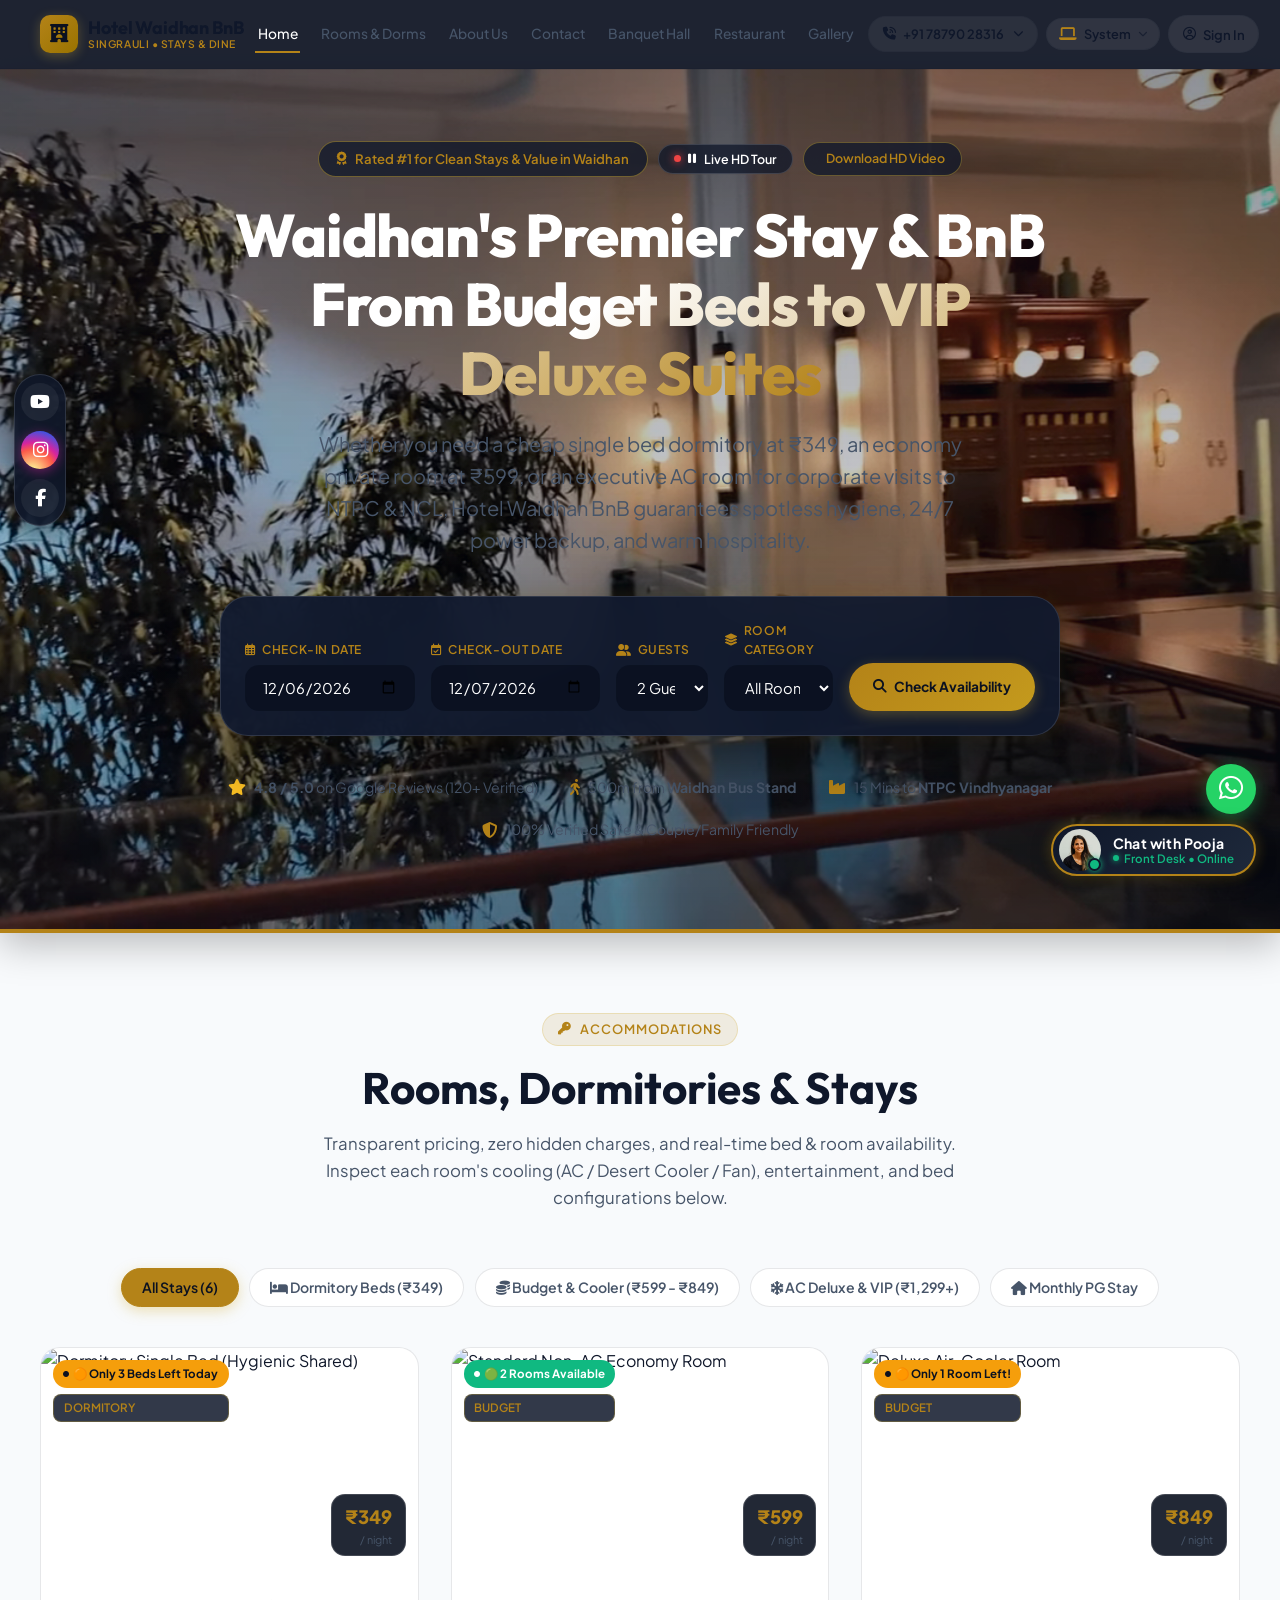
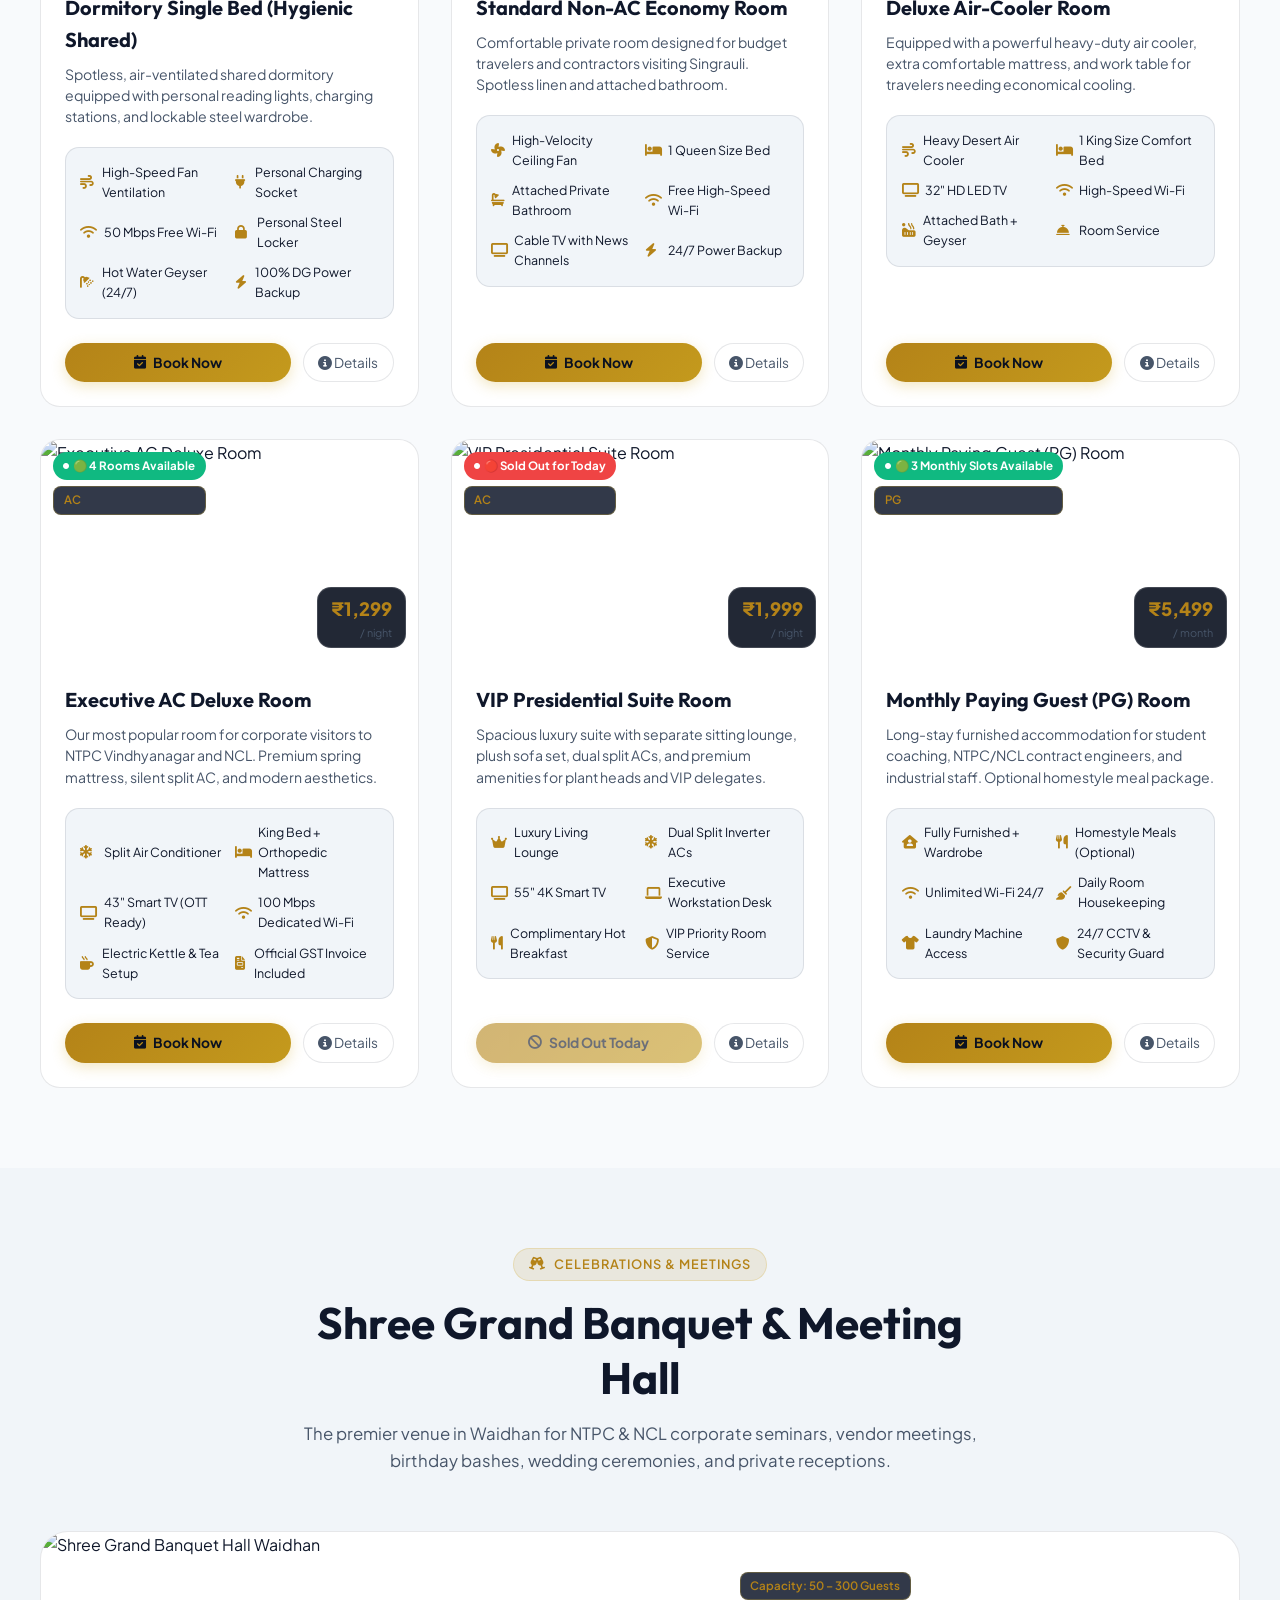
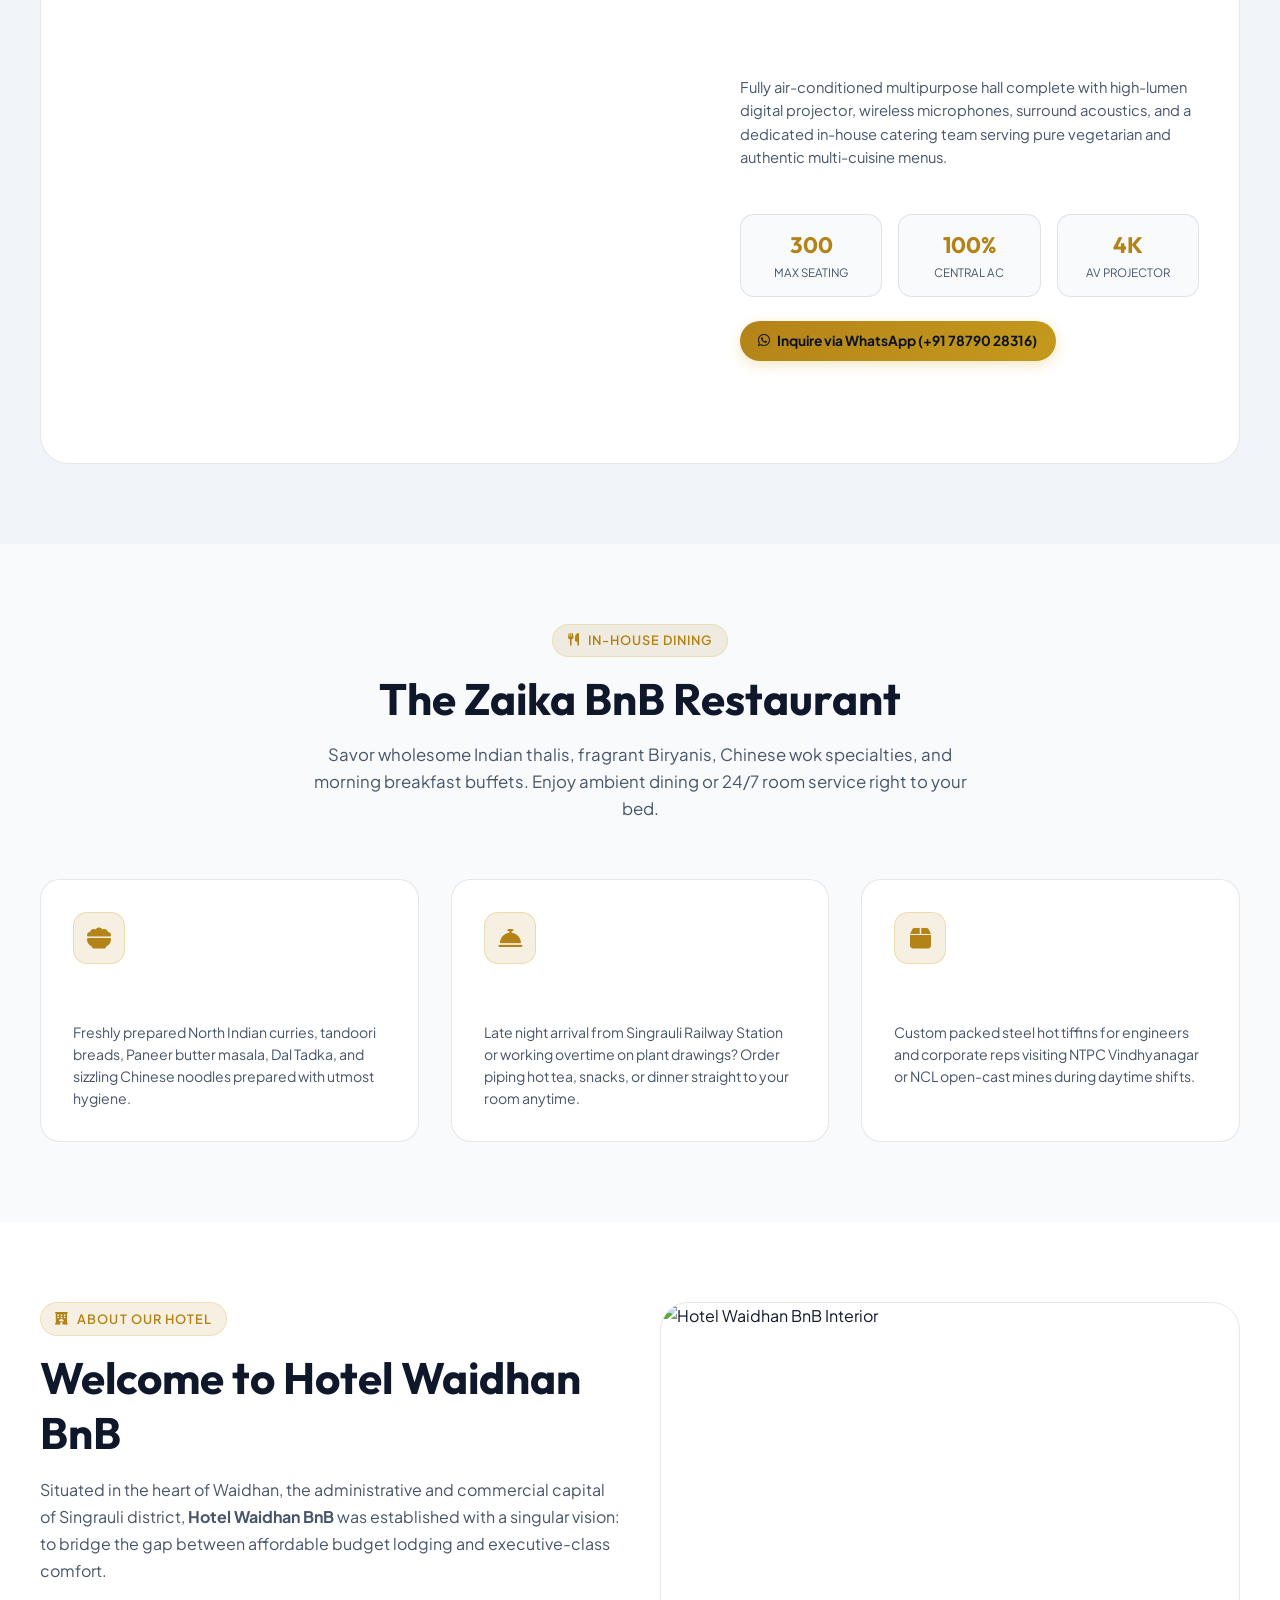
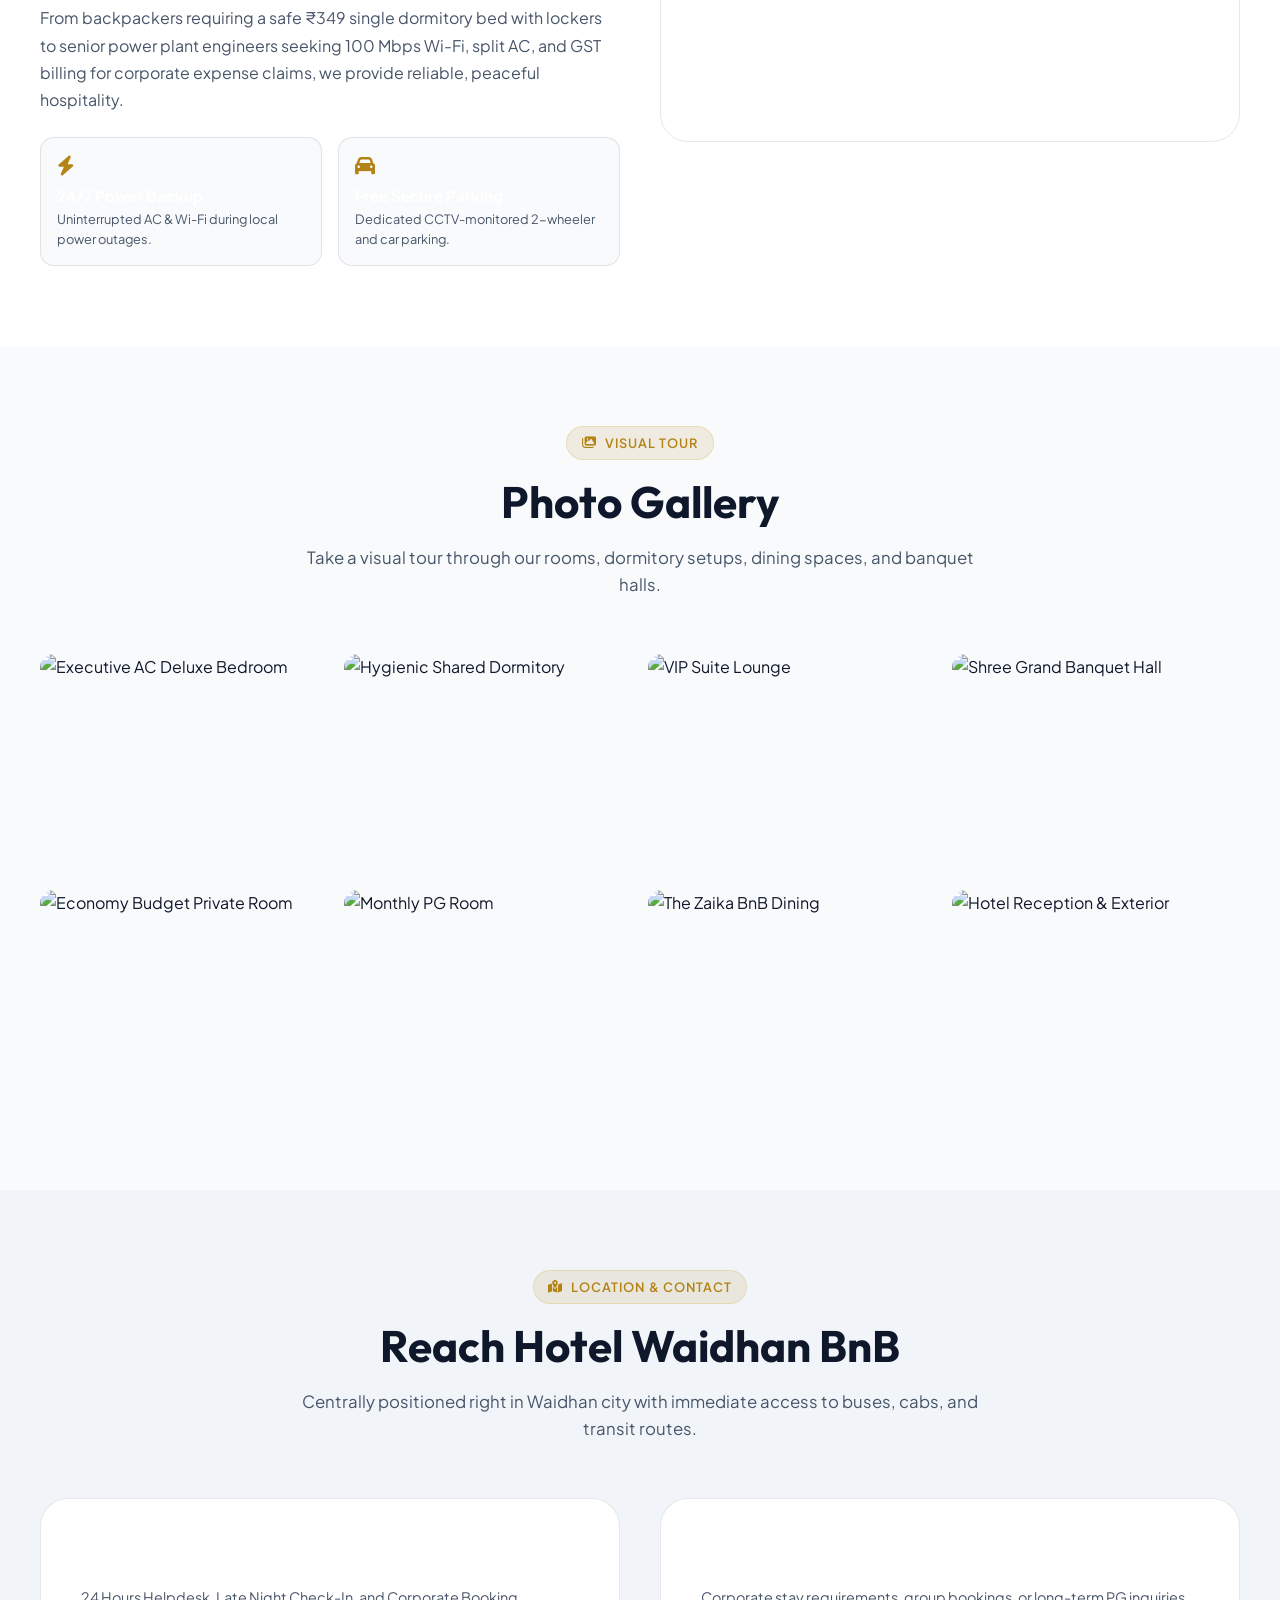
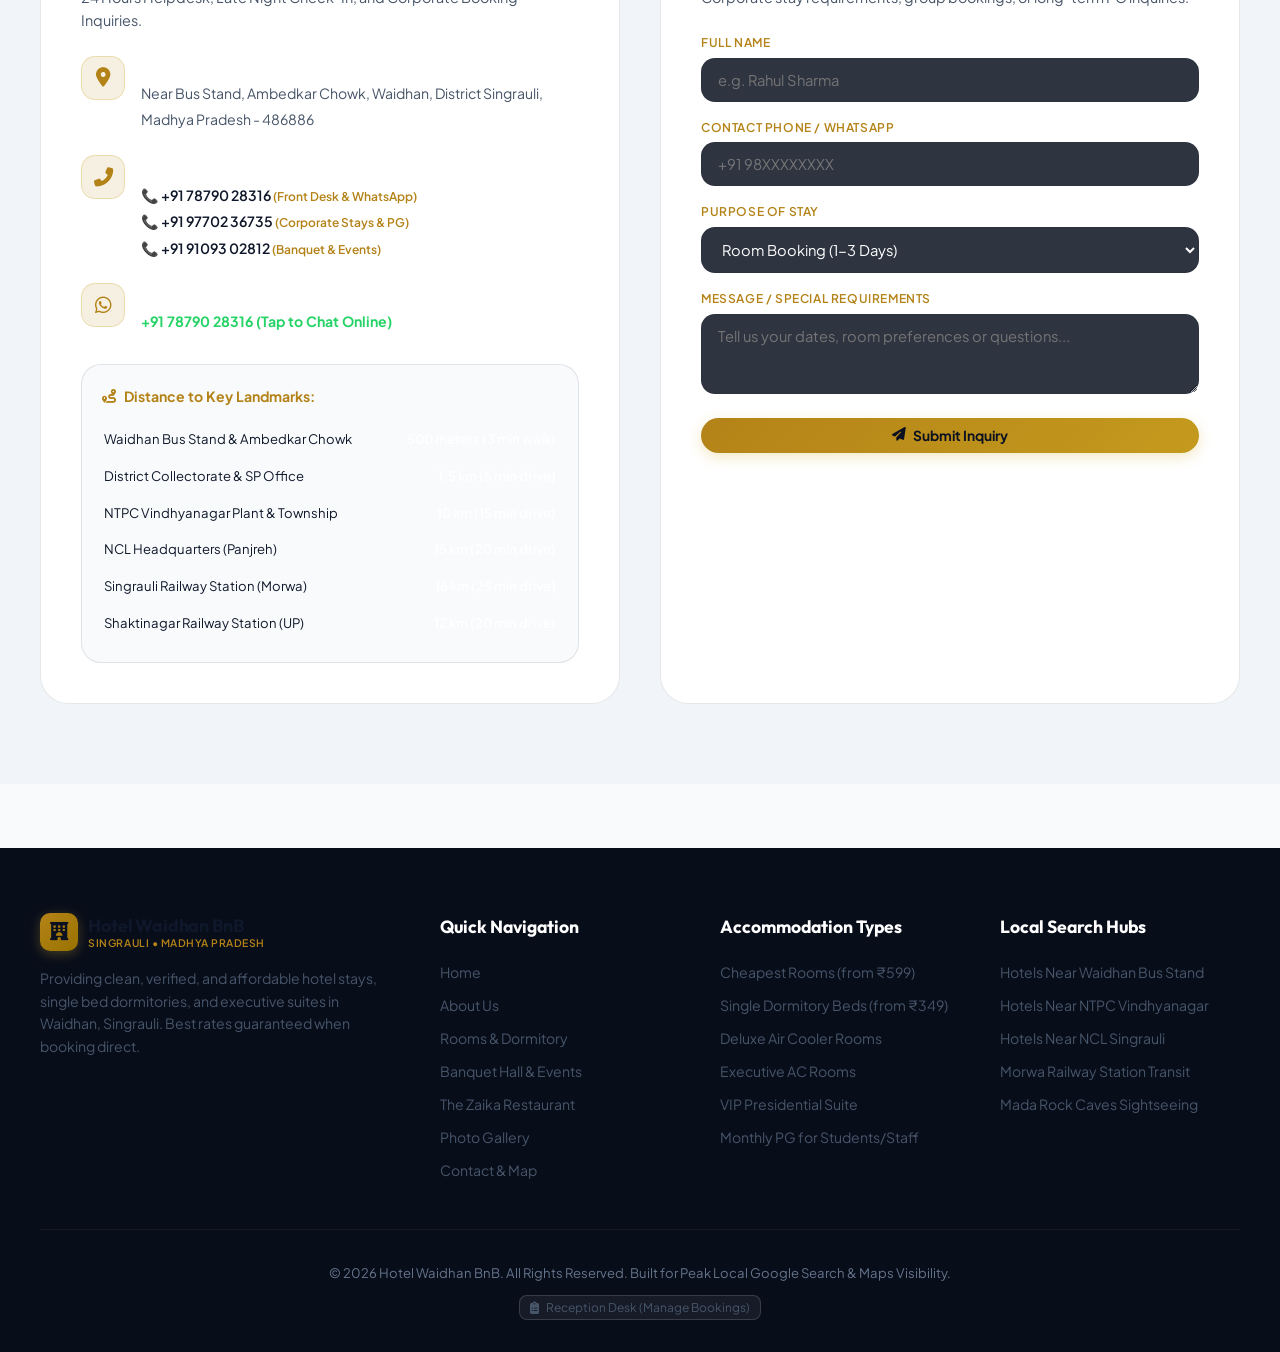
==== index.html @ b5456abd "feat: add initial pages, assets, authentication, and SEO structure for Hotel Waidhan BnB website" ====
<!DOCTYPE html>
<html lang="en">
<head>
  <meta charset="UTF-8">
  <meta name="viewport" content="width=device-width, initial-scale=1.0, maximum-scale=5.0">
  <meta name="color-scheme" content="light dark">
  <script>
    (function() {
      try {
        const theme = localStorage.getItem('theme_preference') || 'system';
        document.documentElement.setAttribute('data-theme', theme);
        const resolved = theme === 'system'
          ? (window.matchMedia('(prefers-color-scheme: light)').matches ? 'light' : 'dark')
          : theme;
        const meta = document.querySelector('meta[name="color-scheme"]');
        if (meta) meta.content = theme === 'system' ? 'light dark' : theme;
      } catch (e) {}
    })();
  </script>
  <title>Hotel Waidhan BnB | Best Hotel, Cheapest Rooms, PG & Dormitory in Waidhan Singrauli</title>
  
  <!-- SEO & Social Meta Tags -->
  <meta name="description" content="Book direct at Hotel Waidhan BnB in Waidhan, Singrauli. Cheapest rooms from ₹499, clean single dormitory beds from ₹349, VIP deluxe AC rooms, and monthly PG stays. Minutes from Waidhan Bus Stand & NTPC Vindhyanagar.">
  <meta name="keywords" content="hotel in waidhan, cheapest hotel in waidhan, budget room singrauli, pg in waidhan, dormitory waidhan, lodge in waidhan, hotel near waidhan bus stand, hotel near ntpc vindhyanagar, best hotel in singrauli">
  <meta name="author" content="Hotel Waidhan BnB">
  <meta name="robots" content="index, follow">
  
  <!-- Open Graph / Facebook / WhatsApp Preview -->
  <meta property="og:type" content="hotel">
  <meta property="og:title" content="Hotel Waidhan BnB - Best Hotel, Budget Rooms & Dormitory in Waidhan">
  <meta property="og:description" content="Looking for the best hotel, cheapest room, or dormitory in Waidhan, Singrauli? High-speed Wi-Fi, 24/7 power backup, AC rooms, and homestyle food. Book direct!">
  <meta property="og:url" content="https://hotelwaidhanbnb.com/">
  <meta property="og:image" content="https://images.unsplash.com/photo-1542314831-068cd1dbfeeb?auto=format&fit=crop&w=1200&q=80">
  
  <!-- Favicon & Fonts -->
  <link rel="icon" type="image/svg+xml" href="data:image/svg+xml,<svg xmlns='http://www.w3.org/2000/svg' viewBox='0 0 100 100'><text y='.9em' font-size='90'>🏨</text></svg>">
  <link rel="preconnect" href="https://fonts.googleapis.com">
  <link rel="preconnect" href="https://fonts.gstatic.com" crossorigin>
  <link href="https://fonts.googleapis.com/css2?family=Outfit:wght@400;500;600;700;800&family=Plus+Jakarta+Sans:wght@400;500;600;700&display=swap" rel="stylesheet">
  
  <!-- Font Awesome Icons CDN -->
  <link rel="stylesheet" href="https://cdnjs.cloudflare.com/ajax/libs/font-awesome/6.5.1/css/all.min.css">
  
  <!-- Custom Stylesheets -->
  <link rel="stylesheet" href="css/styles.css">
  <link rel="stylesheet" href="css/auth.css">

  <!-- Production Schema.org JSON-LD Structured Data for Local SEO & Rich Snippets -->
  <script type="application/ld+json">
  {
    "@context": "https://schema.org",
    "@graph": [
      {
        "@type": ["Hotel", "BedAndBreakfast", "Hostel"],
        "@id": "https://hotelwaidhanbnb.com/#hotel",
        "name": "Hotel Waidhan BnB",
        "alternateName": ["Waidhan BnB", "Hotel Waidhan", "Hotel Waidhan Bed and Breakfast"],
        "description": "Premier hotel and accommodation in Waidhan Singrauli offering cheapest budget rooms, clean dormitory beds, AC deluxe executive rooms, banquet hall, and monthly PG stays.",
        "url": "https://hotelwaidhanbnb.com",
        "telephone": ["+91-7879028316", "+91-9770236735", "+91-9109302812"],
        "priceRange": "₹349 - ₹1999",
        "currenciesAccepted": "INR",
        "paymentAccepted": "Cash, UPI, Credit Card, Net Banking",
        "checkinTime": "12:00",
        "checkoutTime": "11:00",
        "address": {
          "@type": "PostalAddress",
          "streetAddress": "Near Bus Stand, Ambedkar Chowk",
          "addressLocality": "Waidhan",
          "addressRegion": "Madhya Pradesh",
          "postalCode": "486886",
          "addressCountry": "IN"
        },
        "geo": {
          "@type": "GeoCoordinates",
          "latitude": 24.0625,
          "longitude": 82.6288
        },
        "amenityFeature": [
          { "@type": "LocationFeatureSpecification", "name": "Free High-Speed Wi-Fi", "value": true },
          { "@type": "LocationFeatureSpecification", "name": "Air Conditioning & Air Cooler", "value": true },
          { "@type": "LocationFeatureSpecification", "name": "24/7 Power Backup", "value": true },
          { "@type": "LocationFeatureSpecification", "name": "Shared & Private Dormitory Beds", "value": true },
          { "@type": "LocationFeatureSpecification", "name": "Banquet Hall & Event Facility", "value": true },
          { "@type": "LocationFeatureSpecification", "name": "In-House Multi-Cuisine Restaurant", "value": true },
          { "@type": "LocationFeatureSpecification", "name": "Free On-Site Parking", "value": true }
        ]
      },
      {
        "@type": "FAQPage",
        "@id": "https://hotelwaidhanbnb.com/#faq",
        "mainEntity": [
          {
            "@type": "Question",
            "name": "What is the cheapest room rate at Hotel Waidhan BnB?",
            "acceptedAnswer": {
              "@type": "Answer",
              "text": "Clean single dormitory beds start from ₹349 per day with personal locker, charging point, and hot water. Private economy budget rooms start from ₹599 per night."
            }
          },
          {
            "@type": "Question",
            "name": "How far is Hotel Waidhan BnB from Waidhan Bus Stand and NTPC Vindhyanagar?",
            "acceptedAnswer": {
              "@type": "Answer",
              "text": "Hotel Waidhan BnB is centrally located within 500 meters (3-minute walk) of Waidhan Bus Stand and Ambedkar Chowk, and approximately 10 km (15-minute drive) from NTPC Vindhyanagar."
            }
          },
          {
            "@type": "Question",
            "name": "Do you offer banquet hall booking for corporate meetings and weddings?",
            "acceptedAnswer": {
              "@type": "Answer",
              "text": "Yes, our Shree Grand Banquet Hall accommodates 50 to 300 guests with central air conditioning, AV projector, sound system, and dedicated catering buffet for corporate meetings, birthday parties, and wedding receptions."
            }
          }
        ]
      }
    ]
  }
  </script>
</head>
<body>

  <!-- ========================================================================
       TOP HEADER & DESKTOP NAVIGATION BAR
       ======================================================================== -->
  <header class="header">
    <div class="container header-container">
      <!-- Brand Logo -->
      <a href="#home" class="brand-logo" aria-label="Hotel Waidhan BnB Homepage">
        <div class="logo-icon">
          <i class="fas fa-hotel"></i>
        </div>
        <div class="brand-text">
          <span class="brand-name">Hotel Waidhan BnB</span>
          <span class="brand-tagline">Singrauli • Stays & Dine</span>
        </div>
      </a>

      <!-- Desktop Top Navigation Menu Links -->
      <nav class="nav-desktop" aria-label="Primary Navigation">
        <a href="index.html" class="nav-link active">Home</a>
        <a href="rooms.html" class="nav-link">Rooms & Dorms</a>
        <a href="about.html" class="nav-link">About Us</a>
        <a href="contact.html" class="nav-link">Contact</a>
        <a href="#banquet" class="nav-link">Banquet Hall</a>
        <a href="#restaurant" class="nav-link">Restaurant</a>
        <a href="#gallery" class="nav-link">Gallery</a>
      </nav>

      <!-- Header Action Elements -->
      <div class="header-actions">
        <!-- Call Button with Dropdown for All 3 Numbers -->
        <div class="call-dropdown-wrap">
          <a href="tel:+917879028316" class="btn-header-call" title="Call Front Desk Directly">
            <i class="fas fa-phone-volume"></i>
            <span>+91 78790 28316</span>
            <i class="fas fa-chevron-down" style="font-size: 0.65rem; margin-left: 2px;"></i>
          </a>
          <div class="call-dropdown-menu">
            <a href="tel:+917879028316" class="call-dropdown-item">
              <i class="fas fa-phone-alt" style="color: var(--accent);"></i>
              <div>
                <strong>+91 78790 28316</strong>
                <span class="role-tag">Line 1: Front Desk & WhatsApp</span>
              </div>
            </a>
            <a href="tel:+919770236735" class="call-dropdown-item">
              <i class="fas fa-phone-alt" style="color: var(--accent);"></i>
              <div>
                <strong>+91 97702 36735</strong>
                <span class="role-tag">Line 2: Corporate Stays & PG</span>
              </div>
            </a>
            <a href="tel:+919109302812" class="call-dropdown-item">
              <i class="fas fa-phone-alt" style="color: var(--accent);"></i>
              <div>
                <strong>+91 91093 02812</strong>
                <span class="role-tag">Line 3: Banquet & Events</span>
              </div>
            </a>
          </div>
        </div>

        <!-- Theme Switcher Dropdown (Light / Dark / System) -->
        <div class="theme-dropdown-wrap" id="theme-dropdown-wrap">
          <button type="button" class="btn-theme-dropdown" id="btn-theme-dropdown" aria-label="Toggle Display Theme" aria-expanded="false" title="Display Theme (Light, Dark, System)">
            <i class="fas fa-moon" id="header-theme-icon"></i>
            <span class="theme-text" id="header-theme-text">Theme</span>
            <i class="fas fa-chevron-down" style="font-size: 0.58rem; opacity: 0.7;"></i>
          </button>
          <div class="theme-menu" id="theme-menu" role="menu">
            <button type="button" class="theme-menu-item" data-theme="light" role="menuitem">
              <i class="fas fa-sun" style="color: #f59e0b;"></i>
              <span>Light</span>
              <i class="fas fa-check check-icon"></i>
            </button>
            <button type="button" class="theme-menu-item active" data-theme="dark" role="menuitem">
              <i class="fas fa-moon" style="color: #38bdf8;"></i>
              <span>Dark</span>
              <i class="fas fa-check check-icon"></i>
            </button>
            <button type="button" class="theme-menu-item" data-theme="system" role="menuitem">
              <i class="fas fa-laptop" style="color: var(--accent);"></i>
              <span>System</span>
              <i class="fas fa-check check-icon"></i>
            </button>
          </div>
        </div>

        <!-- Dynamic User Auth Nav Slot -->
        <div class="auth-nav-slot">
          <a href="login.html" class="btn-auth-nav">
            <i class="far fa-user-circle"></i>
            <span>Sign In</span>
          </a>
        </div>

        <a href="rooms.html" class="btn-primary" style="display: none; @media(min-width: 768px){display: inline-flex;}">
          <i class="fas fa-calendar-check"></i> Book Now
        </a>
        
        <!-- Mobile Top Right Menu Hamburger Button -->
        <button class="btn-hamburger" id="btn-hamburger" aria-label="Toggle Mobile Navigation Menu">
          <span></span>
          <span></span>
          <span></span>
        </button>
      </div>
    </div>
  </header>

  <!-- ========================================================================
       MOBILE NAVIGATION DRAWER (Slide-Out Side Menu)
       ======================================================================== -->
  <div class="mobile-drawer-backdrop" id="mobile-drawer-backdrop">
    <aside class="mobile-drawer" aria-label="Mobile Navigation Drawer">
      <div class="drawer-header">
        <div class="brand-logo">
          <div class="logo-icon" style="width: 34px; height: 34px; font-size: 1rem;">
            <i class="fas fa-hotel"></i>
          </div>
          <div class="brand-text">
            <span class="brand-name" style="font-size: 1rem;">Waidhan BnB</span>
            <span class="brand-tagline" style="font-size: 0.58rem;">Waidhan, Singrauli (MP)</span>
          </div>
        </div>
        <button class="drawer-close" id="drawer-close-btn" aria-label="Close Navigation Menu">
          <i class="fas fa-times"></i>
        </button>
      </div>

      <!-- User Auth Slot for Drawer -->
      <div id="drawer-auth-slot"></div>

      <nav class="drawer-nav-list">
        <a href="index.html" class="drawer-nav-link active"><i class="fas fa-home"></i> Home</a>
        <a href="rooms.html" class="drawer-nav-link"><i class="fas fa-bed"></i> Rooms & Dormitory</a>
        <a href="about.html" class="drawer-nav-link"><i class="fas fa-info-circle"></i> About Us</a>
        <a href="contact.html" class="drawer-nav-link"><i class="fas fa-map-marker-alt"></i> Contact & Location</a>
        <a href="login.html" class="drawer-nav-link"><i class="fas fa-user-shield"></i> Guest Portal / Sign In</a>
        <a href="#banquet" class="drawer-nav-link"><i class="fas fa-glass-cheers"></i> Banquet Hall & Events</a>
        <a href="#restaurant" class="drawer-nav-link"><i class="fas fa-utensils"></i> Restaurant & Dining</a>
        <a href="#gallery" class="drawer-nav-link"><i class="fas fa-images"></i> Photo Gallery</a>
      </nav>

      <!-- Theme Switcher for Mobile Navigation Drawer -->
      <div class="drawer-theme-section">
        <span class="drawer-theme-title"><i class="fas fa-circle-half-stroke"></i> Theme Appearance:</span>
        <div class="drawer-theme-switcher">
          <button type="button" class="drawer-theme-pill" data-theme="light">
            <i class="fas fa-sun"></i> Light
          </button>
          <button type="button" class="drawer-theme-pill active" data-theme="dark">
            <i class="fas fa-moon"></i> Dark
          </button>
          <button type="button" class="drawer-theme-pill" data-theme="system">
            <i class="fas fa-laptop"></i> System
          </button>
        </div>
      </div>

      <div class="drawer-footer">
        <div class="drawer-quick-contact">
          <div class="drawer-contact-item">
            <i class="fas fa-phone-alt" style="color: var(--accent);"></i>
            <a href="tel:+917879028316" style="color: var(--text-main); font-weight: 600;">+91 78790 28316 (Primary)</a>
          </div>
          <div class="drawer-contact-item">
            <i class="fas fa-phone-alt" style="color: var(--accent);"></i>
            <a href="tel:+919770236735" style="color: var(--text-main); font-weight: 600;">+91 97702 36735 (Desk 2)</a>
          </div>
          <div class="drawer-contact-item">
            <i class="fas fa-phone-alt" style="color: var(--accent);"></i>
            <a href="tel:+919109302812" style="color: var(--text-main); font-weight: 600;">+91 91093 02812 (Desk 3)</a>
          </div>
          <div class="drawer-contact-item">
            <i class="fas fa-map-pin" style="color: var(--accent);"></i>
            <span>Near Bus Stand, Ambedkar Chowk, Waidhan</span>
          </div>
        </div>
        <a href="#rooms" class="btn-primary" style="width: 100%; text-align: center;">
          <i class="fas fa-bolt"></i> Check Today's Rooms
        </a>
      </div>
    </aside>
  </div>

  <!-- ========================================================================
       HERO SECTION WITH LIVE SEARCH & AVAILABILITY ENGINE
       ======================================================================== -->
  <section class="hero-section" id="home">
    <!-- Fullscreen Autoplaying HD Hotel Video Background -->
    <div class="hero-video-container" aria-hidden="true">
      <video id="hero-bg-video" class="hero-bg-video" autoplay muted loop playsinline preload="auto" poster="assets/videos/hero-video-poster.jpg">
        <source src="assets/videos/hotel-waidhan-hero-web.mp4" type="video/mp4">
        <source src="assets/videos/hotel-waidhan-hero.webm" type="video/webm">
        <source src="assets/videos/hotel-waidhan-hero.mp4" type="video/mp4">
        Your browser does not support the video tag.
      </video>
    </div>

    <!-- Gradient Ambient Overlay for Perfect Typography Contrast -->
    <div class="hero-overlay"></div>

    <div class="container hero-content">
      <!-- Live Video Tour Indicator & Direct Download Link -->
      <div class="hero-video-badge-wrap">
        <div class="hero-badge">
          <i class="fas fa-award"></i> Rated #1 for Clean Stays & Value in Waidhan
        </div>
        <button type="button" id="btn-toggle-hero-video" class="btn-video-pill" aria-label="Pause or play hotel video background" title="Pause / Play Hotel Video">
          <span class="live-recording-dot"></span>
          <i class="fas fa-pause" id="hero-video-icon"></i>
          <span id="hero-video-text">Live HD Tour</span>
        </button>
        <a href="assets/videos/hotel-waidhan-hero.mp4" download="Hotel-Waidhan-BnB-HD-Tour.mp4" class="btn-video-pill btn-video-download" title="Download High Definition Hotel Video (1080p MP4)">
          <i class="fas fa-arrow-down-to-bracket"></i>
          <span>Download HD Video</span>
        </a>
      </div>
      
      <h1 class="hero-title">
        Waidhan's Premier Stay & BnB<br>
        <span>From Budget Beds to VIP Deluxe Suites</span>
      </h1>
      
      <p class="hero-subtitle">
        Whether you need a cheap single bed dormitory at ₹349, an economy private room at ₹599, or an executive AC room for corporate visits to NTPC & NCL, Hotel Waidhan BnB guarantees spotless hygiene, 24/7 power backup, and warm hospitality.
      </p>

      <!-- Live Search / Availability Card -->
      <div class="booking-engine-bar" id="booking">
        <form id="hero-search-form" class="booking-form-grid" onsubmit="event.preventDefault();">
          <div class="form-group">
            <label class="form-label" for="search-checkin">
              <i class="far fa-calendar-alt"></i> Check-In Date
            </label>
            <input type="date" id="search-checkin" class="form-input" required>
          </div>

          <div class="form-group">
            <label class="form-label" for="search-checkout">
              <i class="far fa-calendar-check"></i> Check-Out Date
            </label>
            <input type="date" id="search-checkout" class="form-input" required>
          </div>

          <div class="form-group">
            <label class="form-label" for="search-guests">
              <i class="fas fa-user-friends"></i> Guests
            </label>
            <select id="search-guests" class="form-select">
              <option value="1">1 Person (Solo / Bed)</option>
              <option value="2" selected>2 Guests (Double)</option>
              <option value="3">3 Guests (Triple)</option>
              <option value="4">4+ Guests / Group</option>
            </select>
          </div>

          <div class="form-group">
            <label class="form-label" for="search-category">
              <i class="fas fa-layer-group"></i> Room Category
            </label>
            <select id="search-category" class="form-select">
              <option value="all">All Room Types</option>
              <option value="dormitory">Dormitory Bed (from ₹349)</option>
              <option value="budget">Budget & Cooler (from ₹599)</option>
              <option value="ac">Executive AC & VIP (from ₹1,299)</option>
              <option value="pg">Monthly PG Accommodation</option>
            </select>
          </div>

          <button type="button" id="btn-search-availability" class="btn-primary btn-check-availability">
            <i class="fas fa-search"></i> Check Availability
          </button>
        </form>
      </div>

      <!-- Trust Badges Ticker -->
      <div class="hero-trust-badges">
        <div class="trust-item">
          <i class="fas fa-star" style="color: #fbbf24;"></i>
          <span><strong>4.8 / 5.0</strong> on Google Reviews (120+ Verified)</span>
        </div>
        <div class="trust-item">
          <i class="fas fa-walking"></i>
          <span>500m from <strong>Waidhan Bus Stand</strong></span>
        </div>
        <div class="trust-item">
          <i class="fas fa-industry"></i>
          <span>15 Mins to <strong>NTPC Vindhyanagar</strong></span>
        </div>
        <div class="trust-item">
          <i class="fas fa-shield-alt"></i>
          <span>100% Verified Safe & Couple/Family Friendly</span>
        </div>
      </div>
    </div>
  </section>

  <!-- ========================================================================
       ROOMS & DORMITORY INVENTORY SECTION (LIVE AVAILABILITY & FEATURE MATRIX)
       ======================================================================== -->
  <section class="section" id="rooms">
    <div class="container">
      <div class="section-title-wrap">
        <span class="section-tag"><i class="fas fa-key"></i> Accommodations</span>
        <h2 class="section-title">Rooms, Dormitories & Stays</h2>
        <p class="section-subtitle">
          Transparent pricing, zero hidden charges, and real-time bed & room availability. Inspect each room's cooling (AC / Desert Cooler / Fan), entertainment, and bed configurations below.
        </p>
      </div>

      <!-- Category Filter Tabs -->
      <div class="rooms-filter-bar">
        <button class="filter-btn active" data-filter="all">All Stays (6)</button>
        <button class="filter-btn" data-filter="dormitory"><i class="fas fa-bed"></i> Dormitory Beds (₹349)</button>
        <button class="filter-btn" data-filter="budget"><i class="fas fa-coins"></i> Budget & Cooler (₹599 - ₹849)</button>
        <button class="filter-btn" data-filter="ac"><i class="fas fa-snowflake"></i> AC Deluxe & VIP (₹1,299+)</button>
        <button class="filter-btn" data-filter="pg"><i class="fas fa-home"></i> Monthly PG Stay</button>
      </div>

      <!-- Dynamic Room Cards Container (Injected by app.js) -->
      <div class="rooms-grid" id="rooms-grid-container">
        <!-- Rendered via JavaScript -->
      </div>
    </div>
  </section>

  <!-- ========================================================================
       BANQUET HALL & EVENT CONFERENCES SECTION
       ======================================================================== -->
  <section class="section" id="banquet" style="background: var(--bg-surface-elevated);">
    <div class="container">
      <div class="section-title-wrap">
        <span class="section-tag"><i class="fas fa-glass-cheers"></i> Celebrations & Meetings</span>
        <h2 class="section-title">Shree Grand Banquet & Meeting Hall</h2>
        <p class="section-subtitle">
          The premier venue in Waidhan for NTPC & NCL corporate seminars, vendor meetings, birthday bashes, wedding ceremonies, and private receptions.
        </p>
      </div>

      <div class="banquet-card">
        <div class="banquet-visual">
          <img src="https://images.unsplash.com/photo-1519167758481-83f550bb49b3?auto=format&fit=crop&w=1200&q=80" alt="Shree Grand Banquet Hall Waidhan" class="banquet-img" loading="lazy">
        </div>
        <div class="banquet-details">
          <span class="category-badge" style="width: max-content; margin-bottom: 0.75rem;">Capacity: 50 – 300 Guests</span>
          <h3 style="font-family: var(--font-heading); font-size: 1.85rem; color: #fff; margin-bottom: 1rem;">
            State-of-the-Art Event Facilities
          </h3>
          <p style="color: var(--text-muted); font-size: 0.92rem; line-height: 1.6; margin-bottom: 1.25rem;">
            Fully air-conditioned multipurpose hall complete with high-lumen digital projector, wireless microphones, surround acoustics, and a dedicated in-house catering team serving pure vegetarian and authentic multi-cuisine menus.
          </p>

          <div class="banquet-stats">
            <div class="stat-box">
              <div class="stat-number">300</div>
              <div class="stat-label">Max Seating</div>
            </div>
            <div class="stat-box">
              <div class="stat-number">100%</div>
              <div class="stat-label">Central AC</div>
            </div>
            <div class="stat-box">
              <div class="stat-number">4K</div>
              <div class="stat-label">AV Projector</div>
            </div>
          </div>

          <div style="display: flex; gap: 1rem; flex-wrap: wrap;">
            <a href="https://wa.me/917879028316?text=Hello%2C%20I%20want%20to%20inquire%20about%20booking%20the%20Banquet%20Hall%20at%20Hotel%20Waidhan%20BnB." target="_blank" class="btn-primary">
              <i class="fab fa-whatsapp"></i> Inquire via WhatsApp (+91 78790 28316)
            </a>
            <a href="#contact" class="btn-secondary">
              <i class="fas fa-envelope"></i> Send Event Form
            </a>
          </div>
        </div>
      </div>
    </div>
  </section>

  <!-- ========================================================================
       RESTAURANT & IN-ROOM DINING SECTION
       ======================================================================== -->
  <section class="section" id="restaurant">
    <div class="container">
      <div class="section-title-wrap">
        <span class="section-tag"><i class="fas fa-utensils"></i> In-House Dining</span>
        <h2 class="section-title">The Zaika BnB Restaurant</h2>
        <p class="section-subtitle">
          Savor wholesome Indian thalis, fragrant Biryanis, Chinese wok specialties, and morning breakfast buffets. Enjoy ambient dining or 24/7 room service right to your bed.
        </p>
      </div>

      <div class="restaurant-showcase">
        <div class="dining-feature-box">
          <div class="dining-icon">
            <i class="fas fa-bowl-food"></i>
          </div>
          <h3 class="dining-title">Multi-Cuisine Delights</h3>
          <p class="dining-desc">
            Freshly prepared North Indian curries, tandoori breads, Paneer butter masala, Dal Tadka, and sizzling Chinese noodles prepared with utmost hygiene.
          </p>
        </div>

        <div class="dining-feature-box">
          <div class="dining-icon">
            <i class="fas fa-bell-concierge"></i>
          </div>
          <h3 class="dining-title">24/7 In-Room Service</h3>
          <p class="dining-desc">
            Late night arrival from Singrauli Railway Station or working overtime on plant drawings? Order piping hot tea, snacks, or dinner straight to your room anytime.
          </p>
        </div>

        <div class="dining-feature-box">
          <div class="dining-icon">
            <i class="fas fa-box"></i>
          </div>
          <h3 class="dining-title">Packed Executive Lunch</h3>
          <p class="dining-desc">
            Custom packed steel hot tiffins for engineers and corporate reps visiting NTPC Vindhyanagar or NCL open-cast mines during daytime shifts.
          </p>
        </div>
      </div>
    </div>
  </section>

  <!-- ========================================================================
       ABOUT US & WHY CHOOSE US
       ======================================================================== -->
  <section class="section" id="about" style="background: var(--bg-surface);">
    <div class="container">
      <div class="contact-grid">
        <div>
          <span class="section-tag"><i class="fas fa-hotel"></i> About Our Hotel</span>
          <h2 class="section-title" style="text-align: left;">Welcome to Hotel Waidhan BnB</h2>
          <p style="color: var(--text-muted); line-height: 1.7; margin-bottom: 1.25rem;">
            Situated in the heart of Waidhan, the administrative and commercial capital of Singrauli district, <strong>Hotel Waidhan BnB</strong> was established with a singular vision: to bridge the gap between affordable budget lodging and executive-class comfort.
          </p>
          <p style="color: var(--text-muted); line-height: 1.7; margin-bottom: 1.5rem;">
            From backpackers requiring a safe ₹349 single dormitory bed with lockers to senior power plant engineers seeking 100 Mbps Wi-Fi, split AC, and GST billing for corporate expense claims, we provide reliable, peaceful hospitality.
          </p>

          <div style="display: grid; grid-template-columns: 1fr 1fr; gap: 1rem;">
            <div style="background: var(--bg-main); padding: 1rem; border-radius: var(--radius-md); border: 1px solid var(--border-light);">
              <i class="fas fa-bolt" style="color: var(--accent); font-size: 1.25rem; margin-bottom: 0.5rem;"></i>
              <h4 style="color: #fff; font-size: 0.95rem;">24/7 Power Backup</h4>
              <p style="color: var(--text-muted); font-size: 0.8rem;">Uninterrupted AC & Wi-Fi during local power outages.</p>
            </div>
            <div style="background: var(--bg-main); padding: 1rem; border-radius: var(--radius-md); border: 1px solid var(--border-light);">
              <i class="fas fa-car" style="color: var(--accent); font-size: 1.25rem; margin-bottom: 0.5rem;"></i>
              <h4 style="color: #fff; font-size: 0.95rem;">Free Secure Parking</h4>
              <p style="color: var(--text-muted); font-size: 0.8rem;">Dedicated CCTV-monitored 2-wheeler and car parking.</p>
            </div>
          </div>
        </div>

        <div>
          <img src="https://images.unsplash.com/photo-1566073771259-6a8506099945?auto=format&fit=crop&w=1000&q=80" alt="Hotel Waidhan BnB Interior" style="width: 100%; height: 100%; object-fit: cover; border-radius: var(--radius-xl); border: 1px solid var(--border-light); max-height: 440px;" loading="lazy">
        </div>
      </div>
    </div>
  </section>

  <!-- ========================================================================
       PHOTO GALLERY WITH LIGHTBOX PREVIEW
       ======================================================================== -->
  <section class="section" id="gallery">
    <div class="container">
      <div class="section-title-wrap">
        <span class="section-tag"><i class="fas fa-images"></i> Visual Tour</span>
        <h2 class="section-title">Photo Gallery</h2>
        <p class="section-subtitle">Take a visual tour through our rooms, dormitory setups, dining spaces, and banquet halls.</p>
      </div>

      <div class="gallery-grid">
        <div class="gallery-item">
          <img src="https://images.unsplash.com/photo-1618773928121-c32242e63f39?auto=format&fit=crop&w=600&q=80" alt="Executive AC Deluxe Bedroom" loading="lazy">
          <div class="gallery-overlay"><span class="gallery-caption">Executive AC Deluxe Room</span></div>
        </div>
        <div class="gallery-item">
          <img src="https://images.unsplash.com/photo-1555854877-bab0e564b8d5?auto=format&fit=crop&w=600&q=80" alt="Hygienic Shared Dormitory" loading="lazy">
          <div class="gallery-overlay"><span class="gallery-caption">Hygienic Shared Dormitory (₹349)</span></div>
        </div>
        <div class="gallery-item">
          <img src="https://images.unsplash.com/photo-1582719478250-c89cae4dc85b?auto=format&fit=crop&w=600&q=80" alt="VIP Suite Lounge" loading="lazy">
          <div class="gallery-overlay"><span class="gallery-caption">VIP Suite & Sitting Lounge</span></div>
        </div>
        <div class="gallery-item">
          <img src="https://images.unsplash.com/photo-1519167758481-83f550bb49b3?auto=format&fit=crop&w=600&q=80" alt="Shree Grand Banquet Hall" loading="lazy">
          <div class="gallery-overlay"><span class="gallery-caption">Grand Banquet & Conference Hall</span></div>
        </div>
        <div class="gallery-item">
          <img src="https://images.unsplash.com/photo-1590490360182-c33d57733427?auto=format&fit=crop&w=600&q=80" alt="Economy Budget Private Room" loading="lazy">
          <div class="gallery-overlay"><span class="gallery-caption">Economy Budget Private Room</span></div>
        </div>
        <div class="gallery-item">
          <img src="https://images.unsplash.com/photo-1522771739844-6a9f6d5f14af?auto=format&fit=crop&w=600&q=80" alt="Monthly PG Room" loading="lazy">
          <div class="gallery-overlay"><span class="gallery-caption">Furnished Monthly PG Room</span></div>
        </div>
        <div class="gallery-item">
          <img src="https://images.unsplash.com/photo-1517248135467-4c7edcad34c4?auto=format&fit=crop&w=600&q=80" alt="The Zaika BnB Dining" loading="lazy">
          <div class="gallery-overlay"><span class="gallery-caption">The Zaika BnB Dining Hall</span></div>
        </div>
        <div class="gallery-item">
          <img src="https://images.unsplash.com/photo-1542314831-068cd1dbfeeb?auto=format&fit=crop&w=600&q=80" alt="Hotel Reception & Exterior" loading="lazy">
          <div class="gallery-overlay"><span class="gallery-caption">Hotel Reception & Entry Gate</span></div>
        </div>
      </div>
    </div>
  </section>

  <!-- ========================================================================
       CONTACT US & TRANSIT PROXIMITY GUIDE
       ======================================================================== -->
  <section class="section" id="contact" style="background: var(--bg-surface-elevated);">
    <div class="container">
      <div class="section-title-wrap">
        <span class="section-tag"><i class="fas fa-map-marked-alt"></i> Location & Contact</span>
        <h2 class="section-title">Reach Hotel Waidhan BnB</h2>
        <p class="section-subtitle">Centrally positioned right in Waidhan city with immediate access to buses, cabs, and transit routes.</p>
      </div>

      <div class="contact-grid">
        <!-- Contact Meta Info & Proximity Chart -->
        <div class="contact-info-card">
          <h3 style="font-family: var(--font-heading); font-size: 1.5rem; color: #fff; margin-bottom: 0.5rem;">
            Front Desk & Reservations
          </h3>
          <p style="color: var(--text-muted); font-size: 0.9rem;">24 Hours Helpdesk, Late Night Check-In, and Corporate Booking Inquiries.</p>

          <div class="contact-info-list">
            <div class="contact-meta-item">
              <div class="contact-meta-icon"><i class="fas fa-map-marker-alt"></i></div>
              <div>
                <strong style="color: #fff; display: block; font-size: 0.95rem;">Address:</strong>
                <span style="color: var(--text-muted); font-size: 0.88rem;">Near Bus Stand, Ambedkar Chowk, Waidhan, District Singrauli, Madhya Pradesh - 486886</span>
              </div>
            </div>

            <div class="contact-meta-item">
              <div class="contact-meta-icon"><i class="fas fa-phone-alt"></i></div>
              <div>
                <strong style="color: #fff; display: block; font-size: 0.95rem;">Direct Calling Lines:</strong>
                <div style="display: flex; flex-direction: column; gap: 4px; margin-top: 4px;">
                  <a href="tel:+917879028316" style="color: var(--text-main); font-size: 0.88rem; font-weight: 600;">
                    📞 +91 78790 28316 <span style="color: var(--accent); font-size: 0.75rem;">(Front Desk & WhatsApp)</span>
                  </a>
                  <a href="tel:+919770236735" style="color: var(--text-main); font-size: 0.88rem; font-weight: 600;">
                    📞 +91 97702 36735 <span style="color: var(--accent); font-size: 0.75rem;">(Corporate Stays & PG)</span>
                  </a>
                  <a href="tel:+919109302812" style="color: var(--text-main); font-size: 0.88rem; font-weight: 600;">
                    📞 +91 91093 02812 <span style="color: var(--accent); font-size: 0.75rem;">(Banquet & Events)</span>
                  </a>
                </div>
              </div>
            </div>

            <div class="contact-meta-item">
              <div class="contact-meta-icon"><i class="fab fa-whatsapp"></i></div>
              <div>
                <strong style="color: #fff; display: block; font-size: 0.95rem;">Instant WhatsApp Support:</strong>
                <a href="https://wa.me/917879028316" target="_blank" style="color: var(--whatsapp); font-size: 0.88rem; font-weight: 700; display: block; margin-top: 2px;">
                  +91 78790 28316 (Tap to Chat Online)
                </a>
              </div>
            </div>
          </div>

          <!-- Transit Proximity Table -->
          <div class="transit-proximity-box">
            <div class="transit-title">
              <i class="fas fa-route"></i> Distance to Key Landmarks:
            </div>
            <table class="transit-table">
              <tr>
                <td>Waidhan Bus Stand & Ambedkar Chowk</td>
                <td>500 meters (3 min walk)</td>
              </tr>
              <tr>
                <td>District Collectorate & SP Office</td>
                <td>1.5 km (5 min drive)</td>
              </tr>
              <tr>
                <td>NTPC Vindhyanagar Plant & Township</td>
                <td>10 km (15 min drive)</td>
              </tr>
              <tr>
                <td>NCL Headquarters (Panjreh)</td>
                <td>15 km (20 min drive)</td>
              </tr>
              <tr>
                <td>Singrauli Railway Station (Morwa)</td>
                <td>16 km (25 min drive)</td>
              </tr>
              <tr>
                <td>Shaktinagar Railway Station (UP)</td>
                <td>12 km (20 min drive)</td>
              </tr>
            </table>
          </div>
        </div>

        <!-- Direct Inquiry Form -->
        <div class="contact-info-card">
          <h3 style="font-family: var(--font-heading); font-size: 1.5rem; color: #fff; margin-bottom: 0.5rem;">
            Send Us a Message
          </h3>
          <p style="color: var(--text-muted); font-size: 0.9rem; margin-bottom: 1.5rem;">
            Corporate stay requirements, group bookings, or long-term PG inquiries.
          </p>

          <form onsubmit="event.preventDefault(); alert('Thank you for reaching out! A representative from Hotel Waidhan BnB will call you shortly.');">
            <div class="form-group" style="margin-bottom: 1rem;">
              <label class="form-label">Full Name</label>
              <input type="text" class="form-input" placeholder="e.g. Rahul Sharma" required>
            </div>
            <div class="form-group" style="margin-bottom: 1rem;">
              <label class="form-label">Contact Phone / WhatsApp</label>
              <input type="tel" class="form-input" placeholder="+91 98XXXXXXXX" required>
            </div>
            <div class="form-group" style="margin-bottom: 1rem;">
              <label class="form-label">Purpose of Stay</label>
              <select class="form-select">
                <option>Room Booking (1-3 Days)</option>
                <option>NTPC / NCL Corporate Long Stay</option>
                <option>Monthly PG Accommodation</option>
                <option>Banquet Hall / Event Inquiry</option>
                <option>Dormitory Bed Inquiry</option>
              </select>
            </div>
            <div class="form-group" style="margin-bottom: 1.5rem;">
              <label class="form-label">Message / Special Requirements</label>
              <textarea class="form-input" rows="3" placeholder="Tell us your dates, room preferences or questions..."></textarea>
            </div>
            <button type="submit" class="btn-primary" style="width: 100%;">
              <i class="fas fa-paper-plane"></i> Submit Inquiry
            </button>
          </form>
        </div>
      </div>
    </div>
  </section>

  <!-- ========================================================================
       FOOTER
       ======================================================================== -->
  <footer class="footer">
    <div class="container">
      <div class="footer-grid">
        <div>
          <div class="brand-logo" style="margin-bottom: 1rem;">
            <div class="logo-icon"><i class="fas fa-hotel"></i></div>
            <div class="brand-text">
              <span class="brand-name">Hotel Waidhan BnB</span>
              <span class="brand-tagline">Singrauli • Madhya Pradesh</span>
            </div>
          </div>
          <p style="color: var(--text-muted); font-size: 0.88rem; line-height: 1.6;">
            Providing clean, verified, and affordable hotel stays, single bed dormitories, and executive suites in Waidhan, Singrauli. Best rates guaranteed when booking direct.
          </p>
        </div>

        <div>
          <h4 class="footer-heading">Quick Navigation</h4>
          <div class="footer-links">
            <a href="#home">Home</a>
            <a href="#about">About Us</a>
            <a href="#rooms">Rooms & Dormitory</a>
            <a href="#banquet">Banquet Hall & Events</a>
            <a href="#restaurant">The Zaika Restaurant</a>
            <a href="#gallery">Photo Gallery</a>
            <a href="#contact">Contact & Map</a>
          </div>
        </div>

        <div>
          <h4 class="footer-heading">Accommodation Types</h4>
          <div class="footer-links">
            <a href="#rooms">Cheapest Rooms (from ₹599)</a>
            <a href="#rooms">Single Dormitory Beds (from ₹349)</a>
            <a href="#rooms">Deluxe Air Cooler Rooms</a>
            <a href="#rooms">Executive AC Rooms</a>
            <a href="#rooms">VIP Presidential Suite</a>
            <a href="#rooms">Monthly PG for Students/Staff</a>
          </div>
        </div>

        <div>
          <h4 class="footer-heading">Local Search Hubs</h4>
          <div class="footer-links">
            <a href="#contact">Hotels Near Waidhan Bus Stand</a>
            <a href="#contact">Hotels Near NTPC Vindhyanagar</a>
            <a href="#contact">Hotels Near NCL Singrauli</a>
            <a href="#contact">Morwa Railway Station Transit</a>
            <a href="#contact">Mada Rock Caves Sightseeing</a>
          </div>
        </div>
      </div>

      <div class="footer-bottom">
        <p>© 2026 Hotel Waidhan BnB. All Rights Reserved. Built for Peak Local Google Search & Maps Visibility.</p>
        <div style="margin-top: 0.75rem;">
          <button id="btn-open-reception-modal" class="admin-badge-btn">
            <i class="fas fa-clipboard-list"></i> Reception Desk (Manage Bookings)
          </button>
        </div>
      </div>
    </div>
  </footer>

  <!-- ========================================================================
       FLOATING SOCIAL MEDIA DOCK (YouTube, Instagram, Facebook)
       ======================================================================== -->
  <aside class="floating-social-dock" aria-label="Official Social Channels">
    <a href="https://www.youtube.com/@HotelWaidhanBnB" target="_blank" rel="noopener noreferrer" class="social-dock-btn youtube" title="Watch on YouTube" aria-label="YouTube">
      <i class="fab fa-youtube"></i>
      <span class="social-tooltip">YouTube</span>
    </a>
    <a href="https://www.instagram.com/hotelwaidhanbnb" target="_blank" rel="noopener noreferrer" class="social-dock-btn instagram" title="Follow on Instagram" aria-label="Instagram">
      <i class="fab fa-instagram"></i>
      <span class="social-tooltip">Instagram</span>
    </a>
    <a href="https://www.facebook.com/hotelwaidhanbnb" target="_blank" rel="noopener noreferrer" class="social-dock-btn facebook" title="Connect on Facebook" aria-label="Facebook">
      <i class="fab fa-facebook-f"></i>
      <span class="social-tooltip">Facebook</span>
    </a>
  </aside>

  <!-- ========================================================================
       MOBILE BOTTOM NAVIGATION BAR (Fixed App-Style Navigation)
       ======================================================================== -->
  <nav class="bottom-nav" aria-label="Mobile Bottom Navigation">
    <a href="index.html" class="bottom-nav-item active">
      <i class="fas fa-home"></i>
      <span>Home</span>
    </a>
    <a href="rooms.html" class="bottom-nav-item">
      <i class="fas fa-bed"></i>
      <span>Rooms</span>
    </a>
    <a href="rooms.html" class="bottom-nav-item center-action">
      <div class="action-circle">
        <i class="fas fa-calendar-check"></i>
      </div>
      <span>Book</span>
    </a>
    <a href="contact.html" class="bottom-nav-item">
      <i class="fas fa-map-marker-alt"></i>
      <span>Contact</span>
    </a>
    <a href="login.html" class="bottom-nav-item" id="bottom-nav-auth-item">
      <i class="far fa-user"></i>
      <span>Sign In</span>
    </a>
  </nav>

  <!-- ========================================================================
       DUAL SUPPORT CHAT SYSTEM:
       1. Floating WhatsApp Chatbot Button
       2. Floating Staff Concierge (Pooja Sharma - Front Desk Executive)
       ======================================================================== -->
  <!-- 1. Floating WhatsApp Button (Right Side) -->
  <a href="https://wa.me/917879028316?text=Hello%20Hotel%20Waidhan%20BnB%2C%20I%20want%20to%20check%20room%20availability%20and%20rates." target="_blank" class="floating-whatsapp-btn" title="Chat on WhatsApp" aria-label="WhatsApp Support">
    <i class="fab fa-whatsapp"></i>
    <span class="whatsapp-tooltip">Chat on WhatsApp</span>
  </a>

  <!-- 2. Floating Staff Concierge Trigger (Pooja Sharma - Front Desk Staff) -->
  <button class="floating-staff-btn" id="btn-desktop-ai-chat" aria-label="Chat with Hotel Staff Pooja Sharma">
    <div class="staff-btn-avatar-wrap">
      <img src="assets/staff-pooja.jpg" alt="Pooja Sharma - Hotel Front Desk" class="staff-btn-avatar-img">
      <span class="staff-btn-online-badge"></span>
    </div>
    <div class="staff-btn-content">
      <span class="staff-btn-title">Chat with Pooja</span>
      <span class="staff-btn-status"><span class="dot-live"></span> Front Desk • Online</span>
    </div>
  </button>

  <!-- Staff Chatbot Interactive Window (Pooja Sharma - Front Desk & Real-Time AI / Offline Support) -->
  <div class="ai-chat-dialog staff-chat-dialog" id="ai-chat-dialog">
    <div class="ai-chat-header staff-chat-header">
      <div class="ai-chat-profile staff-chat-profile">
        <div class="staff-dialog-avatar-wrap">
          <img src="assets/staff-pooja.jpg" alt="Pooja Sharma - Front Desk Executive" class="staff-dialog-avatar-img">
          <span class="staff-online-status-dot"></span>
        </div>
        <div>
          <div class="staff-dialog-name">Pooja Sharma <span class="staff-badge"><i class="fas fa-check-circle"></i> Hotel Staff</span></div>
          <div class="staff-dialog-status">Front Desk Support • <span id="chat-mode-indicator" class="chat-mode-indicator"><i class="fas fa-bolt"></i> Instant Reply</span></div>
        </div>
      </div>
      <div class="staff-header-actions">
        <button id="btn-chat-api-settings" class="btn-staff-header-icon" title="Chatbot AI Settings (Gemini / OpenRouter)" aria-label="Configure AI API">
          <i class="fas fa-cog"></i>
        </button>
        <button id="btn-close-ai-chat" class="btn-staff-header-icon" title="Close Chat" aria-label="Close Chat">
          <i class="fas fa-times"></i>
        </button>
      </div>
    </div>

    <!-- Active mode banner -->
    <div class="chat-system-banner" id="chat-system-banner">
      <span id="chat-banner-text"><i class="fas fa-user-check" style="color: var(--accent);"></i> Speaking with <strong>Pooja</strong> (Hotel Staff)</span>
      <span class="chat-banner-mode-pill" id="chat-banner-mode-pill">Smart Offline + AI</span>
    </div>

    <div class="ai-chat-body" id="ai-chat-body">
      <div class="chat-bubble bot">
        Namaste! 🙏 Welcome to <strong>Hotel Waidhan BnB</strong>. My name is <strong>Pooja Sharma</strong> from guest reception & front desk.<br><br>
        I am here to assist you with room pricing, dormitory beds, hotel amenities, location near NTPC/NCL, or banquet bookings! How can I help you today?
      </div>
      
      <!-- Quick Prompt Chips -->
      <div class="quick-prompt-chips">
        <span class="prompt-chip">💰 Room & Bed Rates</span>
        <span class="prompt-chip">🛏️ Dormitory ₹349 Info</span>
        <span class="prompt-chip">🏭 Distance to NTPC / NCL</span>
        <span class="prompt-chip">🎉 Banquet Hall Pricing</span>
        <span class="prompt-chip">⏰ Check-In Policies</span>
        <span class="prompt-chip">📞 Call Front Desk</span>
      </div>
    </div>

    <div class="ai-chat-footer">
      <input type="text" id="ai-chat-input" class="chat-input" placeholder="Ask Pooja about rooms, rates, location..." aria-label="Message Pooja">
      <button id="btn-send-chat" class="btn-send-chat" aria-label="Send Message">
        <i class="fas fa-paper-plane"></i>
      </button>
    </div>
  </div>

  <!-- Chatbot AI Intelligence Settings Modal (Gemini / OpenRouter API Key) -->
  <div class="chat-settings-modal-backdrop" id="chat-settings-modal-backdrop">
    <div class="chat-settings-modal">
      <div class="chat-settings-header">
        <div>
          <h3 style="color: #fff; font-size: 1.12rem; font-family: var(--font-heading);">
            <i class="fas fa-sliders" style="color: var(--accent); margin-right: 6px;"></i> Chatbot AI Intelligence Settings
          </h3>
          <span style="font-size: 0.74rem; color: var(--text-muted);">Real-Time API (Gemini / OpenRouter) or Smart Offline Database</span>
        </div>
        <button id="btn-close-chat-settings" class="btn-staff-header-icon" aria-label="Close Settings">
          <i class="fas fa-times"></i>
        </button>
      </div>

      <div class="chat-settings-body">
        <div class="settings-info-card">
          <div style="font-size: 0.8rem; color: #fff; font-weight: 600; margin-bottom: 0.35rem;">
            <i class="fas fa-circle-info" style="color: var(--accent);"></i> Dual-Mode Chat Architecture:
          </div>
          <p style="font-size: 0.78rem; color: var(--text-muted); line-height: 1.45; margin-bottom: 0.4rem;">
            1. <strong>Smart Pre-Loaded Offline Support (Active)</strong>: Pooja already knows all Hotel Waidhan BnB room rates (₹349 dormitory, ₹599 budget, ₹849 cooler, ₹1,299 AC, ₹1,999 VIP, ₹5,499 PG), locations, and contact lines with <strong>zero API keys</strong>.
          </p>
          <p style="font-size: 0.78rem; color: var(--text-muted); line-height: 1.45;">
            2. <strong>Real-Time AI API</strong>: Enter your <strong>Google Gemini</strong> or <strong>OpenRouter</strong> API key below to empower Pooja with dynamic real-time conversational responses.
          </p>
        </div>

        <div class="settings-field">
          <label for="ai-provider-select">AI Mode / Provider:</label>
          <select id="ai-provider-select" class="settings-select">
            <option value="offline">Smart Offline Support (Pre-loaded Hotel DB — No API Key)</option>
            <option value="gemini">Google Gemini AI API (Recommended)</option>
            <option value="openrouter">OpenRouter API (Multi-model: Gemini, Claude, Llama)</option>
          </select>
        </div>

        <div class="settings-field" id="api-key-field-group">
          <label for="ai-api-key-input">API Key:</label>
          <div class="input-with-toggle">
            <input type="password" id="ai-api-key-input" class="settings-input" placeholder="Paste your API Key here (e.g. AIzaSy... or sk-or-v1-...)">
            <button type="button" id="btn-toggle-key-visibility" class="btn-toggle-visibility" title="Show/Hide Key">
              <i class="fas fa-eye"></i>
            </button>
          </div>
          <small class="field-help" id="api-key-help">Saved locally in your browser storage. Never exposed or shared.</small>
        </div>

        <div class="settings-field" id="model-name-field-group">
          <label for="ai-model-input">AI Model Name (Optional):</label>
          <input type="text" id="ai-model-input" class="settings-input" placeholder="e.g. gemini-1.5-flash or mistralai/mistral-7b-instruct:free">
        </div>

        <div id="settings-status-message" class="settings-status-msg"></div>
      </div>

      <div class="chat-settings-footer">
        <button type="button" id="btn-test-api-key" class="btn btn-outline" style="padding: 0.45rem 1rem; font-size: 0.8rem;">
          <i class="fas fa-flask"></i> Test Connection
        </button>
        <button type="button" id="btn-save-chat-settings" class="btn btn-primary" style="padding: 0.45rem 1.2rem; font-size: 0.8rem;">
          <i class="fas fa-save"></i> Save Settings
        </button>
      </div>
    </div>
  </div>

  <!-- ========================================================================
       BOOKING MODAL DIALOG (Interactive Checkout & Price Summary)
       ======================================================================== -->
  <div class="booking-modal-backdrop" id="booking-modal-backdrop">
    <div class="booking-modal">
      <div class="booking-modal-header">
        <div>
          <h3 style="color: #fff; font-size: 1.25rem; font-family: var(--font-heading);">
            Reserve Your Stay
          </h3>
          <span style="font-size: 0.78rem; color: var(--accent);">Direct Booking • Best Price Guaranteed</span>
        </div>
        <button id="booking-modal-close" style="color: var(--text-muted); font-size: 1.25rem;">
          <i class="fas fa-times"></i>
        </button>
      </div>

      <div class="booking-modal-body">
        <div class="form-group">
          <label class="form-label">Selected Room / Bed Type</label>
          <select id="modal-room-select" class="form-select"></select>
        </div>

        <div style="display: grid; grid-template-columns: 1fr 1fr; gap: 0.75rem;">
          <div class="form-group">
            <label class="form-label">Check-In</label>
            <input type="date" id="modal-checkin" class="form-input">
          </div>
          <div class="form-group">
            <label class="form-label">Check-Out</label>
            <input type="date" id="modal-checkout" class="form-input">
          </div>
        </div>

        <div style="display: grid; grid-template-columns: 1fr 1fr; gap: 0.75rem;">
          <div class="form-group">
            <label class="form-label">Your Name</label>
            <input type="text" id="modal-guest-name" class="form-input" placeholder="e.g. Amit Kumar" required>
          </div>
          <div class="form-group">
            <label class="form-label">Mobile Number</label>
            <input type="tel" id="modal-guest-phone" class="form-input" placeholder="+91 98XXXXXXXX" required>
          </div>
        </div>

        <div class="form-group">
          <label class="form-label">Number of Guests</label>
          <select id="modal-guests-count" class="form-select">
            <option value="1">1 Person</option>
            <option value="2" selected>2 Persons</option>
            <option value="3">3 Persons</option>
            <option value="4+">4+ Persons</option>
          </select>
        </div>

        <!-- Tariff & Calculation Breakdown -->
        <div class="booking-summary-box">
          <div class="summary-row">
            <span>Duration:</span>
            <strong id="summary-nights" style="color: #fff;">1 Night(s)</strong>
          </div>
          <div class="summary-row">
            <span>Room Tariff:</span>
            <span id="summary-base-price">₹0</span>
          </div>
          <div class="summary-row">
            <span>Taxes & GST:</span>
            <span id="summary-gst">₹0</span>
          </div>
          <div class="summary-row total">
            <span>Total Payable at Hotel:</span>
            <span id="summary-total" style="color: var(--accent);">₹0</span>
          </div>
        </div>

        <!-- Action Confirmation Buttons -->
        <div class="booking-actions-row">
          <button type="button" id="btn-confirm-whatsapp" class="btn-whatsapp-confirm">
            <i class="fab fa-whatsapp" style="font-size: 1.1rem;"></i> Book via WhatsApp
          </button>
          <button type="button" id="btn-confirm-direct" class="btn-primary">
            <i class="fas fa-check-circle"></i> Confirm Voucher
          </button>
        </div>
      </div>
    </div>
  </div>

  <!-- ========================================================================
       RECEPTION DESK / BOOKING MANAGEMENT MODAL
       ======================================================================== -->
  <div class="booking-modal-backdrop" id="reception-modal-backdrop">
    <div class="booking-modal" style="max-width: 820px;">
      <div class="booking-modal-header">
        <div>
          <h3 style="color: #fff; font-size: 1.25rem; font-family: var(--font-heading);">
            <i class="fas fa-hotel" style="color: var(--accent);"></i> Reception Desk — Booking Manager
          </h3>
          <span style="font-size: 0.78rem; color: var(--accent);">Hotel Waidhan BnB • Internal Booking Logs</span>
        </div>
        <button id="reception-modal-close" style="color: var(--text-muted); font-size: 1.25rem;">
          <i class="fas fa-times"></i>
        </button>
      </div>

      <div class="booking-modal-body">
        <div style="display: flex; justify-content: space-between; align-items: center; flex-wrap: wrap; gap: 0.75rem;">
          <div>
            <span style="color: var(--text-muted); font-size: 0.85rem;">Total Bookings Logged:</span>
            <strong id="admin-booking-count" style="color: var(--accent); font-size: 1.1rem; margin-left: 4px;">0</strong>
          </div>
          <div style="display: flex; gap: 0.5rem;">
            <button id="btn-export-bookings" class="admin-badge-btn"><i class="fas fa-download"></i> Export Data</button>
            <button id="btn-clear-bookings" class="admin-badge-btn" style="color: var(--danger);"><i class="fas fa-trash-alt"></i> Clear All</button>
          </div>
        </div>

        <div class="bookings-table-wrap">
          <table class="bookings-table">
            <thead>
              <tr>
                <th>Booking ID</th>
                <th>Guest Details</th>
                <th>Room / Bed</th>
                <th>Dates & Nights</th>
                <th>Tariff</th>
                <th>Status</th>
                <th>Quick Actions</th>
              </tr>
            </thead>
            <tbody id="admin-bookings-tbody">
              <!-- Rendered dynamically by app.js -->
            </tbody>
          </table>
        </div>
      </div>
    </div>
  </div>

  <!-- Main JavaScript Files -->
  <script src="js/app.js"></script>
  <script src="js/auth.js"></script>
</body>
</html>
---- css/styles.css ----
/* ==========================================================================
   Hotel Waidhan BnB - Master Styling & Modern Responsive Design System
   Mobile-First Architecture | Glassmorphism | Custom Typography
   ========================================================================== */

:root {
  color-scheme: light dark;

  /* Sizing & Elevations */
  --radius-sm: 8px;
  --radius-md: 14px;
  --radius-lg: 20px;
  --radius-xl: 28px;
  --radius-full: 9999px;

  /* Typography */
  --font-heading: 'Outfit', -apple-system, BlinkMacSystemFont, 'Segoe UI', Roboto, sans-serif;
  --font-body: 'Plus Jakarta Sans', -apple-system, BlinkMacSystemFont, 'Segoe UI', Roboto, sans-serif;

  /* Transitions */
  --transition-fast: 0.18s ease;
  --transition-normal: 0.28s ease;
  --transition-slow: 0.45s cubic-bezier(0.16, 1, 0.3, 1);

  /* Functional Accents */
  --success: #10b981;
  --success-bg: rgba(16, 185, 129, 0.12);
  --warning: #f59e0b;
  --warning-bg: rgba(245, 158, 11, 0.12);
  --danger: #ef4444;
  --danger-bg: rgba(239, 68, 68, 0.12);
  --whatsapp: #25d366;
  --whatsapp-hover: #20bd5a;
}

/* Dark Theme Variables (Default) */
:root,
:root[data-theme="dark"] {
  --primary: #0f172a;        /* Deep Slate Navy */
  --primary-light: #1e293b;  /* Slate Surface */
  --primary-card: #182234;   /* Card Surface */
  --accent: #d4af37;         /* Royal Warm Gold */
  --accent-hover: #b8972a;   /* Deep Amber Gold */
  --accent-subtle: rgba(212, 175, 55, 0.12);
  --accent-glow: rgba(212, 175, 55, 0.35);

  --bg-main: #0b1120;
  --bg-surface: #111a2e;
  --bg-surface-elevated: #1a253c;
  --text-main: #f8fafc;
  --text-muted: #94a3b8;
  --text-dim: #64748b;
  --border-light: rgba(255, 255, 255, 0.08);
  --border-focus: rgba(212, 175, 55, 0.6);

  --shadow-sm: 0 2px 8px rgba(0, 0, 0, 0.25);
  --shadow-md: 0 8px 24px rgba(0, 0, 0, 0.35);
  --shadow-lg: 0 16px 40px rgba(0, 0, 0, 0.45);
  --shadow-glow: 0 0 25px rgba(212, 175, 55, 0.25);
}

/* Light Theme Variables */
:root[data-theme="light"] {
  --primary: #0f172a;
  --primary-light: #f1f5f9;
  --primary-card: #ffffff;
  --accent: #b48318;         /* Rich Antique Gold with strong contrast */
  --accent-hover: #966b0f;
  --accent-subtle: rgba(180, 131, 24, 0.12);
  --accent-glow: rgba(180, 131, 24, 0.22);

  --bg-main: #f8fafc;
  --bg-surface: #ffffff;
  --bg-surface-elevated: #f1f5f9;
  --text-main: #0f172a;
  --text-muted: #475569;
  --text-dim: #64748b;
  --border-light: rgba(15, 23, 42, 0.1);
  --border-focus: rgba(180, 131, 24, 0.6);

  --shadow-sm: 0 2px 8px rgba(15, 23, 42, 0.06);
  --shadow-md: 0 8px 24px rgba(15, 23, 42, 0.08);
  --shadow-lg: 0 16px 40px rgba(15, 23, 42, 0.12);
  --shadow-glow: 0 0 25px rgba(180, 131, 24, 0.18);
}

/* System Theme: Auto-detect OS preference */
@media (prefers-color-scheme: light) {
  :root[data-theme="system"],
  :root:not([data-theme]) {
    --primary: #0f172a;
    --primary-light: #f1f5f9;
    --primary-card: #ffffff;
    --accent: #b48318;
    --accent-hover: #966b0f;
    --accent-subtle: rgba(180, 131, 24, 0.12);
    --accent-glow: rgba(180, 131, 24, 0.22);

    --bg-main: #f8fafc;
    --bg-surface: #ffffff;
    --bg-surface-elevated: #f1f5f9;
    --text-main: #0f172a;
    --text-muted: #475569;
    --text-dim: #64748b;
    --border-light: rgba(15, 23, 42, 0.1);
    --border-focus: rgba(180, 131, 24, 0.6);

    --shadow-sm: 0 2px 8px rgba(15, 23, 42, 0.06);
    --shadow-md: 0 8px 24px rgba(15, 23, 42, 0.08);
    --shadow-lg: 0 16px 40px rgba(15, 23, 42, 0.12);
    --shadow-glow: 0 0 25px rgba(180, 131, 24, 0.18);
  }
}

/* Base Reset & Typography */
*, *::before, *::after {
  box-sizing: border-box;
  margin: 0;
  padding: 0;
}

html {
  scroll-behavior: smooth;
  font-size: 16px;
  -webkit-text-size-adjust: 100%;
}

body {
  font-family: var(--font-body);
  background-color: var(--bg-main);
  color: var(--text-main);
  line-height: 1.6;
  overflow-x: hidden;
  padding-bottom: 74px; /* Ensure mobile bottom nav doesn't overlap footer on mobile */
}

@media (min-width: 992px) {
  body {
    padding-bottom: 0;
  }
}

img {
  max-width: 100%;
  height: auto;
  display: block;
}

a {
  color: inherit;
  text-decoration: none;
  transition: color var(--transition-fast);
}

button, input, select, textarea {
  font-family: inherit;
  font-size: inherit;
  border: none;
  outline: none;
}

button {
  cursor: pointer;
  background: none;
}

ul {
  list-style: none;
}

.container {
  width: 100%;
  max-width: 1240px;
  margin: 0 auto;
  padding: 0 1.25rem;
}

.section {
  padding: 5rem 0;
  position: relative;
}

.section-title-wrap {
  text-align: center;
  max-width: 680px;
  margin: 0 auto 3.5rem;
}

.section-tag {
  display: inline-flex;
  align-items: center;
  gap: 0.5rem;
  padding: 0.35rem 0.9rem;
  background: var(--accent-subtle);
  border: 1px solid rgba(212, 175, 55, 0.25);
  color: var(--accent);
  font-size: 0.8rem;
  font-weight: 600;
  letter-spacing: 0.08em;
  text-transform: uppercase;
  border-radius: var(--radius-full);
  margin-bottom: 0.85rem;
}

.section-title {
  font-family: var(--font-heading);
  font-size: 2.25rem;
  font-weight: 700;
  color: var(--text-main);
  line-height: 1.25;
  margin-bottom: 1rem;
}

@media (min-width: 768px) {
  .section-title {
    font-size: 2.75rem;
  }
}

.section-subtitle {
  color: var(--text-muted);
  font-size: 1.05rem;
  line-height: 1.6;
}

/* ==========================================================================
   Header & Desktop Navigation
   ========================================================================== */
.header {
  position: sticky;
  top: 0;
  left: 0;
  right: 0;
  z-index: 900;
  background: rgba(11, 17, 32, 0.92);
  backdrop-filter: blur(16px);
  -webkit-backdrop-filter: blur(16px);
  border-bottom: 1px solid var(--border-light);
  transition: all var(--transition-normal);
}

.header-container {
  display: flex;
  align-items: center;
  justify-content: space-between;
  height: 68px;
  gap: 0.75rem;
}

/* Brand Logo - Perfectly Scaled & Non-Overflowing */
.brand-logo {
  display: flex;
  align-items: center;
  gap: 0.65rem;
  flex-shrink: 0;
  min-width: 0;
  text-decoration: none;
}

.logo-icon {
  width: 38px;
  height: 38px;
  border-radius: 10px;
  background: linear-gradient(135deg, var(--accent) 0%, #997300 100%);
  display: flex;
  align-items: center;
  justify-content: center;
  color: #0b1120;
  font-size: 1.15rem;
  font-weight: 800;
  box-shadow: 0 3px 12px rgba(212, 175, 55, 0.3);
  flex-shrink: 0;
}

.brand-text {
  display: flex;
  flex-direction: column;
  white-space: nowrap;
  line-height: 1.15;
}

.brand-name {
  font-family: var(--font-heading);
  font-size: 1.12rem;
  font-weight: 700;
  color: var(--text-main);
  letter-spacing: -0.01em;
}

.brand-tagline {
  font-size: 0.65rem;
  color: var(--accent);
  font-weight: 600;
  letter-spacing: 0.05em;
  text-transform: uppercase;
}

@media (max-width: 480px) {
  .logo-icon {
    width: 34px;
    height: 34px;
    font-size: 1rem;
  }
  .brand-name {
    font-size: 0.96rem;
  }
  .brand-tagline {
    font-size: 0.58rem;
  }
}

/* Desktop Menu Links - Balanced Spacing */
.nav-desktop {
  display: none;
}

@media (min-width: 1024px) {
  .nav-desktop {
    display: flex;
    align-items: center;
    gap: 1.15rem;
  }

  .nav-link {
    color: var(--text-muted);
    font-size: 0.86rem;
    font-weight: 500;
    padding: 0.35rem 0.15rem;
    position: relative;
    white-space: nowrap;
    transition: color var(--transition-fast);
  }

  .nav-link:hover, .nav-link.active {
    color: #fff;
  }

  .nav-link::after {
    content: '';
    position: absolute;
    bottom: -2px;
    left: 0;
    width: 0;
    height: 2px;
    background: var(--accent);
    transition: width var(--transition-fast);
  }

  .nav-link:hover::after, .nav-link.active::after {
    width: 100%;
  }
}

.header-actions {
  display: flex;
  align-items: center;
  gap: 0.5rem;
  flex-shrink: 0;
}

/* Call Button with Quick Numbers Dropdown */
.call-dropdown-wrap {
  position: relative;
}

.btn-header-call {
  display: inline-flex;
  align-items: center;
  gap: 0.45rem;
  padding: 0.42rem 0.85rem;
  background: rgba(255, 255, 255, 0.06);
  border: 1px solid var(--border-light);
  border-radius: var(--radius-full);
  color: var(--text-main);
  font-size: 0.8rem;
  font-weight: 600;
  white-space: nowrap;
  transition: all var(--transition-fast);
  cursor: pointer;
}

.btn-header-call:hover {
  background: rgba(255, 255, 255, 0.12);
  color: var(--accent);
  border-color: var(--accent);
}

.call-dropdown-menu {
  position: absolute;
  top: calc(100% + 8px);
  right: 0;
  width: 250px;
  background: var(--bg-surface);
  border: 1px solid var(--border-light);
  border-radius: var(--radius-md);
  padding: 0.6rem;
  box-shadow: 0 10px 30px rgba(0, 0, 0, 0.5);
  display: none;
  flex-direction: column;
  gap: 0.4rem;
  z-index: 1000;
}

.call-dropdown-wrap:hover .call-dropdown-menu,
.call-dropdown-wrap:focus-within .call-dropdown-menu {
  display: flex;
}

.call-dropdown-item {
  display: flex;
  align-items: center;
  gap: 0.6rem;
  padding: 0.5rem 0.75rem;
  border-radius: var(--radius-sm);
  color: var(--text-main);
  font-size: 0.82rem;
  transition: background var(--transition-fast);
}

.call-dropdown-item:hover {
  background: rgba(212, 175, 55, 0.12);
  color: var(--accent);
}

.call-dropdown-item .role-tag {
  font-size: 0.68rem;
  color: var(--text-muted);
  display: block;
}

.btn-primary {
  display: inline-flex;
  align-items: center;
  justify-content: center;
  gap: 0.45rem;
  padding: 0.55rem 1.15rem;
  background: linear-gradient(135deg, var(--accent) 0%, #c49a1d 100%);
  color: #0b1120;
  font-weight: 700;
  font-size: 0.86rem;
  border-radius: var(--radius-full);
  box-shadow: 0 4px 14px rgba(212, 175, 55, 0.3);
  white-space: nowrap;
  transition: all var(--transition-fast);
}

.btn-primary:hover {
  transform: translateY(-1px);
  box-shadow: 0 6px 18px rgba(212, 175, 55, 0.45);
  background: linear-gradient(135deg, #e0be4d 0%, var(--accent) 100%);
}

.btn-secondary {
  display: inline-flex;
  align-items: center;
  justify-content: center;
  gap: 0.5rem;
  padding: 0.65rem 1.35rem;
  background: rgba(255, 255, 255, 0.08);
  border: 1px solid rgba(255, 255, 255, 0.15);
  color: #fff;
  font-weight: 600;
  font-size: 0.9rem;
  border-radius: var(--radius-full);
  transition: all var(--transition-fast);
}

.btn-secondary:hover {
  background: rgba(255, 255, 255, 0.14);
  border-color: var(--accent);
  color: var(--accent);
}

/* Mobile Top Right Hamburger Button */
.btn-hamburger {
  display: flex;
  flex-direction: column;
  justify-content: center;
  align-items: center;
  width: 42px;
  height: 42px;
  border-radius: var(--radius-md);
  background: rgba(255, 255, 255, 0.06);
  border: 1px solid var(--border-light);
  gap: 5px;
  color: #fff;
  transition: all var(--transition-fast);
}

.btn-hamburger span {
  display: block;
  width: 20px;
  height: 2px;
  background: #fff;
  border-radius: 2px;
  transition: all var(--transition-normal);
}

.btn-hamburger.active span:nth-child(1) {
  transform: translateY(7px) rotate(45deg);
}

.btn-hamburger.active span:nth-child(2) {
  opacity: 0;
}

.btn-hamburger.active span:nth-child(3) {
  transform: translateY(-7px) rotate(-45deg);
}

@media (min-width: 1024px) {
  .btn-hamburger {
    display: none;
  }
}

/* ==========================================================================
   Mobile Navigation Drawer (Top Right Menu Dropdown / Slide-in)
   ========================================================================== */
.mobile-drawer-backdrop {
  position: fixed;
  inset: 0;
  background: rgba(0, 0, 0, 0.7);
  backdrop-filter: blur(8px);
  -webkit-backdrop-filter: blur(8px);
  z-index: 1050;
  opacity: 0;
  pointer-events: none;
  transition: opacity var(--transition-normal);
}

.mobile-drawer-backdrop.open {
  opacity: 1;
  pointer-events: auto;
}

.mobile-drawer {
  position: fixed;
  top: 0;
  right: -320px;
  width: 300px;
  max-width: 85vw;
  height: 100%;
  background: var(--bg-surface);
  border-left: 1px solid var(--border-light);
  z-index: 1100;
  display: flex;
  flex-direction: column;
  padding: 1.5rem;
  transition: transform var(--transition-slow);
  box-shadow: -10px 0 35px rgba(0, 0, 0, 0.6);
  overflow-y: auto;
}

.mobile-drawer-backdrop.open .mobile-drawer {
  transform: translateX(-320px);
}

.drawer-header {
  display: flex;
  align-items: center;
  justify-content: space-between;
  padding-bottom: 1.25rem;
  border-bottom: 1px solid var(--border-light);
  margin-bottom: 1.5rem;
}

.drawer-close {
  width: 36px;
  height: 36px;
  border-radius: 50%;
  background: rgba(255, 255, 255, 0.08);
  display: flex;
  align-items: center;
  justify-content: center;
  color: var(--text-muted);
  font-size: 1.25rem;
}

.drawer-nav-list {
  display: flex;
  flex-direction: column;
  gap: 0.65rem;
  margin-bottom: 2rem;
}

.drawer-nav-link {
  display: flex;
  align-items: center;
  gap: 0.85rem;
  padding: 0.75rem 1rem;
  border-radius: var(--radius-md);
  color: var(--text-main);
  font-weight: 500;
  font-size: 1rem;
  transition: all var(--transition-fast);
}

.drawer-nav-link i {
  color: var(--accent);
  width: 22px;
  font-size: 1.1rem;
}

.drawer-nav-link:hover, .drawer-nav-link.active {
  background: rgba(212, 175, 55, 0.12);
  color: var(--accent);
}

.drawer-footer {
  margin-top: auto;
  padding-top: 1.5rem;
  border-top: 1px solid var(--border-light);
}

.drawer-quick-contact {
  display: flex;
  flex-direction: column;
  gap: 0.65rem;
  margin-bottom: 1rem;
}

.drawer-contact-item {
  display: flex;
  align-items: center;
  gap: 0.65rem;
  font-size: 0.85rem;
  color: var(--text-muted);
}

/* ==========================================================================
   Mobile Bottom Navigation Bar (App-Style Experience)
   ========================================================================== */
.bottom-nav {
  position: fixed;
  bottom: 0;
  left: 0;
  right: 0;
  height: 64px;
  background: rgba(15, 23, 42, 0.95);
  backdrop-filter: blur(20px);
  -webkit-backdrop-filter: blur(20px);
  border-top: 1px solid rgba(255, 255, 255, 0.1);
  display: flex;
  align-items: center;
  justify-content: space-around;
  z-index: 1000;
  padding: 0 0.5rem;
  box-shadow: 0 -4px 20px rgba(0, 0, 0, 0.4);
}

@media (min-width: 992px) {
  .bottom-nav {
    display: none;
  }
}

.bottom-nav-item {
  display: flex;
  flex-direction: column;
  align-items: center;
  justify-content: center;
  color: var(--text-muted);
  font-size: 0.68rem;
  font-weight: 500;
  gap: 3px;
  flex: 1;
  height: 100%;
  transition: all var(--transition-fast);
  position: relative;
}

.bottom-nav-item i {
  font-size: 1.15rem;
  transition: transform var(--transition-fast);
}

.bottom-nav-item:hover, .bottom-nav-item.active {
  color: var(--accent);
}

.bottom-nav-item.active i {
  transform: translateY(-2px);
}

/* Elevated Center Action Item (Book Now) */
.bottom-nav-item.center-action {
  color: #fff;
}

.bottom-nav-item.center-action .action-circle {
  width: 46px;
  height: 46px;
  border-radius: 50%;
  background: linear-gradient(135deg, var(--accent) 0%, #b38716 100%);
  display: flex;
  align-items: center;
  justify-content: center;
  color: #0b1120;
  font-size: 1.25rem;
  margin-top: -20px;
  box-shadow: 0 4px 16px rgba(212, 175, 55, 0.45);
  border: 3px solid var(--bg-main);
  transition: transform var(--transition-fast);
}

.bottom-nav-item.center-action:active .action-circle {
  transform: scale(0.92);
}

.bottom-nav-item .pulse-dot {
  position: absolute;
  top: 8px;
  right: calc(50% - 14px);
  width: 7px;
  height: 7px;
  background: var(--accent);
  border-radius: 50%;
  box-shadow: 0 0 8px var(--accent);
  animation: pulse 1.8s infinite;
}

/* Mobile Bottom Nav Staff Avatar Item */
.bottom-nav-item.nav-staff-item {
  position: relative;
}

.nav-staff-avatar-wrap {
  position: relative;
  width: 26px;
  height: 26px;
  border-radius: 50%;
  border: 1.5px solid var(--accent);
  display: flex;
  align-items: center;
  justify-content: center;
  overflow: visible;
  transition: transform var(--transition-fast);
}

.bottom-nav-item.active .nav-staff-avatar-wrap,
.bottom-nav-item:hover .nav-staff-avatar-wrap {
  transform: translateY(-2px) scale(1.08);
  border-color: #fff;
}

.nav-staff-avatar-img {
  width: 100%;
  height: 100%;
  border-radius: 50%;
  object-fit: cover;
  display: block;
}

.nav-staff-online-dot {
  position: absolute;
  top: -1px;
  right: -1px;
  width: 8px;
  height: 8px;
  border-radius: 50%;
  background: #10b981;
  border: 1.5px solid #0f172a;
  box-shadow: 0 0 6px #10b981;
}

@keyframes pulse {
  0% { transform: scale(0.95); opacity: 0.8; }
  50% { transform: scale(1.3); opacity: 1; }
  100% { transform: scale(0.95); opacity: 0.8; }
}

/* ==========================================================================
   Hero Section & Live Search / Booking Engine
   ========================================================================== */
.hero-section {
  position: relative;
  min-height: 90vh;
  display: flex;
  align-items: center;
  justify-content: center;
  background-color: #0b1120;
  padding: 4.5rem 0 5.5rem;
  overflow: hidden;
  isolation: isolate;
  border-bottom: 4px solid var(--accent);
  box-shadow: 0 12px 36px rgba(0, 0, 0, 0.25);
}

/* Fullscreen Background Video Layer */
.hero-video-container {
  position: absolute;
  inset: 0;
  width: 100%;
  height: 100%;
  overflow: hidden;
  z-index: 1;
  pointer-events: none;
}

.hero-bg-video {
  position: absolute;
  top: 50%;
  left: 50%;
  min-width: 100%;
  min-height: 100%;
  width: auto;
  height: auto;
  transform: translate(-50%, -50%);
  object-fit: cover;
  display: block;
  filter: brightness(0.95) contrast(1.06);
}

.hero-overlay {
  position: absolute;
  inset: 0;
  z-index: 2;
  background: linear-gradient(180deg, rgba(11, 17, 32, 0.45) 0%, rgba(11, 17, 32, 0.22) 50%, rgba(11, 17, 32, 0.48) 100%);
  pointer-events: none;
}

.hero-content {
  position: relative;
  z-index: 10;
  text-align: center;
  max-width: 880px;
  margin: 0 auto;
}

/* Hero Badge & Video Control Badges */
.hero-video-badge-wrap {
  display: flex;
  align-items: center;
  justify-content: center;
  flex-wrap: wrap;
  gap: 0.65rem;
  margin-bottom: 1.5rem;
}

.hero-badge {
  display: inline-flex;
  align-items: center;
  gap: 0.5rem;
  background: rgba(15, 23, 42, 0.75);
  border: 1px solid rgba(212, 175, 55, 0.45);
  backdrop-filter: blur(12px);
  -webkit-backdrop-filter: blur(12px);
  padding: 0.4rem 1.1rem;
  border-radius: var(--radius-full);
  font-size: 0.82rem;
  color: var(--accent);
  font-weight: 600;
  margin-bottom: 0;
}

.btn-video-pill {
  display: inline-flex;
  align-items: center;
  gap: 0.45rem;
  background: rgba(15, 23, 42, 0.75);
  backdrop-filter: blur(12px);
  -webkit-backdrop-filter: blur(12px);
  border: 1px solid rgba(255, 255, 255, 0.15);
  color: #fff;
  padding: 0.4rem 0.95rem;
  border-radius: var(--radius-full);
  font-size: 0.78rem;
  font-weight: 600;
  cursor: pointer;
  transition: all var(--transition-fast);
  text-decoration: none;
}

.btn-video-pill:hover {
  background: rgba(212, 175, 55, 0.2);
  border-color: var(--accent);
  color: var(--accent);
  transform: translateY(-1px);
}

.btn-video-pill.btn-video-download {
  border-color: rgba(212, 175, 55, 0.4);
  color: var(--accent);
}

.btn-video-pill.btn-video-download:hover {
  background: var(--accent);
  color: #0b1120;
  box-shadow: 0 4px 15px rgba(212, 175, 55, 0.4);
}

.live-recording-dot {
  width: 7px;
  height: 7px;
  border-radius: 50%;
  background: #ef4444;
  box-shadow: 0 0 8px #ef4444;
  animation: pulse 1.5s infinite;
}

.hero-title {
  font-family: var(--font-heading);
  font-size: 2.5rem;
  font-weight: 800;
  color: #fff;
  line-height: 1.15;
  margin-bottom: 1.25rem;
  letter-spacing: -0.02em;
}

.hero-title span {
  background: linear-gradient(135deg, #fff 30%, var(--accent) 100%);
  -webkit-background-clip: text;
  -webkit-text-fill-color: transparent;
}

@media (min-width: 768px) {
  .hero-title {
    font-size: 3.75rem;
  }
}

.hero-subtitle {
  font-size: 1.1rem;
  color: var(--text-muted);
  max-width: 680px;
  margin: 0 auto 2.5rem;
}

@media (min-width: 768px) {
  .hero-subtitle {
    font-size: 1.25rem;
  }
}

/* Floating Booking Engine Card */
.booking-engine-bar {
  background: rgba(17, 26, 46, 0.95);
  border: 1px solid rgba(255, 255, 255, 0.12);
  border-radius: var(--radius-xl);
  padding: 1.5rem;
  box-shadow: 0 20px 50px rgba(0, 0, 0, 0.5), 0 0 20px rgba(212, 175, 55, 0.15);
  backdrop-filter: blur(20px);
  -webkit-backdrop-filter: blur(20px);
}

.booking-form-grid {
  display: grid;
  grid-template-columns: 1fr;
  gap: 1rem;
}

@media (min-width: 768px) {
  .booking-form-grid {
    grid-template-columns: repeat(2, 1fr);
  }
}

@media (min-width: 1024px) {
  .booking-form-grid {
    grid-template-columns: 1.2fr 1.2fr 1fr 1.2fr auto;
    align-items: flex-end;
  }
}

.form-group {
  display: flex;
  flex-direction: column;
  text-align: left;
}

.form-label {
  font-size: 0.75rem;
  font-weight: 600;
  color: var(--accent);
  text-transform: uppercase;
  letter-spacing: 0.05em;
  margin-bottom: 0.35rem;
  display: flex;
  align-items: center;
  gap: 0.35rem;
}

.form-input, .form-select {
  background: rgba(11, 17, 32, 0.85);
  border: 1px solid var(--border-light);
  color: #fff;
  padding: 0.75rem 1rem;
  border-radius: var(--radius-md);
  font-size: 0.92rem;
  transition: all var(--transition-fast);
  width: 100%;
}

.form-input:focus, .form-select:focus {
  border-color: var(--accent);
  box-shadow: 0 0 0 3px rgba(212, 175, 55, 0.2);
}

.btn-check-availability {
  height: 48px;
  width: 100%;
  padding: 0 1.5rem;
}

/* Trust Ticker Badges */
.hero-trust-badges {
  display: flex;
  flex-wrap: wrap;
  align-items: center;
  justify-content: center;
  gap: 1.25rem 2rem;
  margin-top: 2.5rem;
}

.trust-item {
  display: flex;
  align-items: center;
  gap: 0.5rem;
  font-size: 0.88rem;
  color: var(--text-muted);
}

.trust-item i {
  color: var(--accent);
  font-size: 1rem;
}

/* ==========================================================================
   Room Catalog & Live Availability Filter System
   ========================================================================== */
.rooms-filter-bar {
  display: flex;
  align-items: center;
  justify-content: center;
  flex-wrap: wrap;
  gap: 0.65rem;
  margin-bottom: 2.5rem;
}

.filter-btn {
  padding: 0.6rem 1.25rem;
  background: var(--bg-surface);
  border: 1px solid var(--border-light);
  color: var(--text-muted);
  border-radius: var(--radius-full);
  font-weight: 600;
  font-size: 0.88rem;
  transition: all var(--transition-fast);
}

.filter-btn:hover {
  color: #fff;
  border-color: rgba(255, 255, 255, 0.25);
}

.filter-btn.active {
  background: var(--accent);
  color: #0b1120;
  border-color: var(--accent);
  box-shadow: 0 4px 14px rgba(212, 175, 55, 0.35);
}

.rooms-grid {
  display: grid;
  grid-template-columns: 1fr;
  gap: 2rem;
}

@media (min-width: 768px) {
  .rooms-grid {
    grid-template-columns: repeat(2, 1fr);
  }
}

@media (min-width: 1024px) {
  .rooms-grid {
    grid-template-columns: repeat(3, 1fr);
  }
}

.room-card {
  background: var(--bg-surface);
  border: 1px solid var(--border-light);
  border-radius: var(--radius-lg);
  overflow: hidden;
  transition: all var(--transition-normal);
  display: flex;
  flex-direction: column;
}

.room-card:hover {
  transform: translateY(-5px);
  border-color: rgba(212, 175, 55, 0.35);
  box-shadow: 0 15px 35px rgba(0, 0, 0, 0.4);
}

.room-thumb-wrap {
  position: relative;
  height: 220px;
  overflow: hidden;
}

.room-img {
  width: 100%;
  height: 100%;
  object-fit: cover;
  transition: transform var(--transition-slow);
}

.room-card:hover .room-img {
  transform: scale(1.06);
}

.room-badge-stack {
  position: absolute;
  top: 12px;
  left: 12px;
  display: flex;
  flex-direction: column;
  gap: 6px;
  z-index: 2;
}

.stock-badge {
  padding: 0.3rem 0.65rem;
  border-radius: var(--radius-full);
  font-size: 0.72rem;
  font-weight: 700;
  display: inline-flex;
  align-items: center;
  gap: 4px;
}

.stock-badge.available {
  background: var(--success);
  color: #fff;
}

.stock-badge.low {
  background: var(--warning);
  color: #0b1120;
}

.stock-badge.soldout {
  background: var(--danger);
  color: #fff;
}

.category-badge {
  background: rgba(15, 23, 42, 0.85);
  backdrop-filter: blur(8px);
  color: var(--accent);
  padding: 0.25rem 0.6rem;
  border-radius: var(--radius-sm);
  font-size: 0.72rem;
  font-weight: 600;
  border: 1px solid rgba(212, 175, 55, 0.3);
}

.room-price-tag {
  position: absolute;
  bottom: 12px;
  right: 12px;
  background: rgba(11, 17, 32, 0.9);
  backdrop-filter: blur(8px);
  border: 1px solid rgba(255, 255, 255, 0.15);
  padding: 0.4rem 0.8rem;
  border-radius: var(--radius-md);
  text-align: right;
}

.room-price {
  font-size: 1.15rem;
  font-weight: 800;
  color: var(--accent);
}

.room-price-sub {
  font-size: 0.68rem;
  color: var(--text-muted);
}

.room-content {
  padding: 1.5rem;
  display: flex;
  flex-direction: column;
  flex-grow: 1;
}

.room-title {
  font-family: var(--font-heading);
  font-size: 1.25rem;
  font-weight: 700;
  color: var(--text-main);
  margin-bottom: 0.5rem;
}

.room-description {
  font-size: 0.88rem;
  color: var(--text-muted);
  line-height: 1.5;
  margin-bottom: 1.25rem;
}

/* Feature Grid with Icon Badges */
.room-features {
  display: grid;
  grid-template-columns: repeat(2, 1fr);
  gap: 0.65rem;
  margin-bottom: 1.5rem;
  background: var(--bg-surface-elevated);
  padding: 0.9rem;
  border-radius: var(--radius-md);
  border: 1px solid var(--border-light);
}

.feature-item {
  display: flex;
  align-items: center;
  gap: 0.45rem;
  font-size: 0.78rem;
  color: var(--text-main);
}

.feature-item i {
  color: var(--accent);
  font-size: 0.85rem;
  width: 16px;
}

.room-card-actions {
  display: flex;
  gap: 0.75rem;
  margin-top: auto;
}

.btn-book-room {
  flex: 1;
  padding: 0.65rem 1rem;
}

.btn-room-details {
  padding: 0.65rem 0.9rem;
  background: rgba(255, 255, 255, 0.05);
  border: 1px solid var(--border-light);
  color: var(--text-muted);
  border-radius: var(--radius-full);
  font-size: 0.85rem;
  transition: all var(--transition-fast);
}

.btn-room-details:hover {
  color: #fff;
  border-color: rgba(255, 255, 255, 0.2);
}

/* ==========================================================================
   Banquet Hall & Events Section
   ========================================================================== */
.banquet-card {
  background: var(--bg-surface);
  border: 1px solid var(--border-light);
  border-radius: var(--radius-xl);
  overflow: hidden;
  display: grid;
  grid-template-columns: 1fr;
}

@media (min-width: 992px) {
  .banquet-card {
    grid-template-columns: 1.1fr 0.9fr;
  }
}

.banquet-visual {
  position: relative;
  min-height: 350px;
}

.banquet-img {
  width: 100%;
  height: 100%;
  object-fit: cover;
}

.banquet-details {
  padding: 2.5rem;
  display: flex;
  flex-direction: column;
  justify-content: center;
}

.banquet-stats {
  display: grid;
  grid-template-columns: repeat(3, 1fr);
  gap: 1rem;
  margin: 1.5rem 0;
  text-align: center;
}

.stat-box {
  background: var(--bg-main);
  border: 1px solid var(--border-light);
  padding: 0.85rem 0.5rem;
  border-radius: var(--radius-md);
}

.stat-number {
  font-family: var(--font-heading);
  font-size: 1.4rem;
  font-weight: 700;
  color: var(--accent);
}

.stat-label {
  font-size: 0.72rem;
  color: var(--text-muted);
  text-transform: uppercase;
}

/* ==========================================================================
   Restaurant & In-Room Dining Showcase
   ========================================================================== */
.restaurant-showcase {
  display: grid;
  grid-template-columns: 1fr;
  gap: 2rem;
}

@media (min-width: 992px) {
  .restaurant-showcase {
    grid-template-columns: repeat(3, 1fr);
  }
}

.dining-feature-box {
  background: var(--bg-surface);
  border: 1px solid var(--border-light);
  border-radius: var(--radius-lg);
  padding: 2rem;
  transition: transform var(--transition-normal);
}

.dining-feature-box:hover {
  transform: translateY(-4px);
  border-color: rgba(212, 175, 55, 0.35);
}

.dining-icon {
  width: 52px;
  height: 52px;
  border-radius: var(--radius-md);
  background: var(--accent-subtle);
  border: 1px solid rgba(212, 175, 55, 0.3);
  display: flex;
  align-items: center;
  justify-content: center;
  color: var(--accent);
  font-size: 1.5rem;
  margin-bottom: 1.25rem;
}

.dining-title {
  font-family: var(--font-heading);
  font-size: 1.2rem;
  font-weight: 700;
  color: #fff;
  margin-bottom: 0.5rem;
}

.dining-desc {
  font-size: 0.88rem;
  color: var(--text-muted);
  line-height: 1.55;
}

/* ==========================================================================
   Photo Gallery
   ========================================================================== */
.gallery-grid {
  display: grid;
  grid-template-columns: repeat(2, 1fr);
  gap: 1rem;
}

@media (min-width: 768px) {
  .gallery-grid {
    grid-template-columns: repeat(3, 1fr);
  }
}

@media (min-width: 1024px) {
  .gallery-grid {
    grid-template-columns: repeat(4, 1fr);
  }
}

.gallery-item {
  position: relative;
  height: 220px;
  border-radius: var(--radius-md);
  overflow: hidden;
  cursor: pointer;
}

.gallery-item img {
  width: 100%;
  height: 100%;
  object-fit: cover;
  transition: transform var(--transition-slow);
}

.gallery-item:hover img {
  transform: scale(1.08);
}

.gallery-overlay {
  position: absolute;
  inset: 0;
  background: linear-gradient(180deg, transparent 40%, rgba(11, 17, 32, 0.85) 100%);
  display: flex;
  align-items: flex-end;
  padding: 1rem;
  opacity: 0;
  transition: opacity var(--transition-normal);
}

.gallery-item:hover .gallery-overlay {
  opacity: 1;
}

.gallery-caption {
  font-size: 0.82rem;
  font-weight: 600;
  color: #fff;
}

/* ==========================================================================
   Contact & Location Guide
   ========================================================================== */
.contact-grid {
  display: grid;
  grid-template-columns: 1fr;
  gap: 2.5rem;
}

@media (min-width: 992px) {
  .contact-grid {
    grid-template-columns: 1fr 1fr;
  }
}

.contact-info-card {
  background: var(--bg-surface);
  border: 1px solid var(--border-light);
  border-radius: var(--radius-xl);
  padding: 2.5rem;
}

.contact-info-list {
  display: flex;
  flex-direction: column;
  gap: 1.5rem;
  margin-top: 1.5rem;
}

.contact-meta-item {
  display: flex;
  align-items: flex-start;
  gap: 1rem;
}

.contact-meta-icon {
  width: 44px;
  height: 44px;
  border-radius: var(--radius-md);
  background: var(--accent-subtle);
  border: 1px solid rgba(212, 175, 55, 0.3);
  display: flex;
  align-items: center;
  justify-content: center;
  color: var(--accent);
  font-size: 1.2rem;
  flex-shrink: 0;
}

.transit-proximity-box {
  background: var(--bg-main);
  border: 1px solid var(--border-light);
  border-radius: var(--radius-lg);
  padding: 1.25rem;
  margin-top: 2rem;
}

.transit-title {
  font-size: 0.88rem;
  font-weight: 700;
  color: var(--accent);
  margin-bottom: 0.75rem;
  display: flex;
  align-items: center;
  gap: 0.5rem;
}

.transit-table {
  width: 100%;
  font-size: 0.82rem;
}

.transit-table td {
  padding: 0.4rem 0;
  border-bottom: 1px dashed rgba(255, 255, 255, 0.08);
}

.transit-table td:last-child {
  text-align: right;
  font-weight: 600;
  color: #fff;
}

/* ==========================================================================
   Floating Social Media Dock (YouTube, Instagram, Facebook)
   ========================================================================== */
.floating-social-dock {
  position: fixed;
  left: 14px;
  top: 50%;
  transform: translateY(-50%);
  z-index: 920;
  display: flex;
  flex-direction: column;
  gap: 10px;
  background: rgba(15, 23, 42, 0.88);
  backdrop-filter: blur(14px);
  -webkit-backdrop-filter: blur(14px);
  padding: 8px 6px;
  border-radius: var(--radius-full);
  border: 1px solid rgba(255, 255, 255, 0.12);
  box-shadow: 0 8px 25px rgba(0, 0, 0, 0.45);
}

.social-dock-btn {
  width: 38px;
  height: 38px;
  border-radius: 50%;
  display: flex;
  align-items: center;
  justify-content: center;
  color: #fff;
  font-size: 1.1rem;
  transition: all var(--transition-fast);
  position: relative;
  background: rgba(255, 255, 255, 0.06);
}

.social-dock-btn.youtube:hover {
  background: #ff0000;
  color: #fff;
  box-shadow: 0 0 16px rgba(255, 0, 0, 0.6);
  transform: scale(1.1);
}

.social-dock-btn.instagram {
  background: radial-gradient(circle at 30% 107%, #fdf497 0%, #fdf497 5%, #fd5949 45%, #d6249f 60%, #285AEB 90%);
  color: #ffffff;
  box-shadow: 0 3px 12px rgba(214, 36, 159, 0.45);
}

.social-dock-btn.instagram:hover {
  background: radial-gradient(circle at 30% 107%, #fdf497 0%, #fdf497 5%, #fd5949 45%, #d6249f 60%, #285AEB 90%);
  color: #ffffff;
  box-shadow: 0 0 20px rgba(225, 48, 108, 0.8);
  transform: scale(1.15);
}

.social-dock-btn.facebook:hover {
  background: #1877f2;
  color: #fff;
  box-shadow: 0 0 16px rgba(24, 119, 242, 0.6);
  transform: scale(1.1);
}

.social-dock-btn .social-tooltip {
  position: absolute;
  left: 48px;
  background: #0f172a;
  color: #fff;
  padding: 4px 9px;
  border-radius: 6px;
  font-size: 0.72rem;
  font-weight: 600;
  white-space: nowrap;
  opacity: 0;
  pointer-events: none;
  transform: translateX(-6px);
  transition: all var(--transition-fast);
  border: 1px solid rgba(255, 255, 255, 0.15);
  box-shadow: 0 4px 12px rgba(0, 0, 0, 0.4);
}

.social-dock-btn:hover .social-tooltip {
  opacity: 1;
  transform: translateX(0);
}

@media (max-width: 768px) {
  .floating-social-dock {
    left: 8px;
    padding: 6px 4px;
    gap: 6px;
  }
  .social-dock-btn {
    width: 32px;
    height: 32px;
    font-size: 0.92rem;
  }
  .social-dock-btn .social-tooltip {
    display: none;
  }
}

/* ==========================================================================
   Dual Support: Floating WhatsApp + Floating Staff Concierge (Right Side)
   ========================================================================== */
/* Floating WhatsApp Button (Positioned on the Right Side) */
.floating-whatsapp-btn {
  position: fixed;
  bottom: 74px; /* Perfectly aligned above mobile bottom bar on right side */
  right: 14px;
  width: 48px;
  height: 48px;
  border-radius: 50%;
  background: var(--whatsapp);
  color: #fff;
  display: flex;
  align-items: center;
  justify-content: center;
  font-size: 1.55rem;
  box-shadow: 0 4px 18px rgba(37, 211, 102, 0.45);
  z-index: 950;
  transition: all var(--transition-fast);
}

.floating-whatsapp-btn .whatsapp-tooltip {
  display: none;
}

@media (min-width: 992px) {
  .floating-whatsapp-btn {
    bottom: 86px;
    right: 24px;
    width: 50px;
    height: 50px;
    font-size: 1.7rem;
  }

  .floating-whatsapp-btn .whatsapp-tooltip {
    display: block;
    position: absolute;
    right: 60px;
    background: #0f172a;
    color: #fff;
    padding: 5px 11px;
    border-radius: 6px;
    font-size: 0.74rem;
    font-weight: 600;
    white-space: nowrap;
    opacity: 0;
    pointer-events: none;
    transform: translateX(6px);
    transition: all var(--transition-fast);
    border: 1px solid rgba(255, 255, 255, 0.15);
    box-shadow: 0 4px 14px rgba(0, 0, 0, 0.5);
  }

  .floating-whatsapp-btn:hover .whatsapp-tooltip {
    opacity: 1;
    transform: translateX(0);
  }
}

.floating-whatsapp-btn:hover {
  transform: scale(1.08);
  background: var(--whatsapp-hover);
  box-shadow: 0 6px 24px rgba(37, 211, 102, 0.6);
}

/* Compact, Professional Floating Staff Concierge Button (Pooja Sharma) */
.floating-staff-btn,
.floating-ai-btn {
  position: fixed;
  bottom: 130px; /* Above WhatsApp button on mobile right side */
  right: 14px;
  width: 48px;
  height: 48px;
  border-radius: 50%;
  background: linear-gradient(135deg, #0f172a 0%, #1e293b 100%);
  border: 2px solid var(--accent);
  color: #fff;
  display: flex;
  align-items: center;
  justify-content: center;
  box-shadow: 0 4px 18px rgba(0, 0, 0, 0.5), 0 0 14px rgba(212, 175, 55, 0.4);
  z-index: 950;
  cursor: pointer;
  padding: 0;
  transition: all var(--transition-fast);
}

.staff-btn-avatar-wrap {
  position: relative;
  width: 100%;
  height: 100%;
  border-radius: 50%;
  display: flex;
  align-items: center;
  justify-content: center;
}

.staff-btn-avatar-img {
  width: 100%;
  height: 100%;
  border-radius: 50%;
  object-fit: cover;
  display: block;
}

.staff-btn-online-badge {
  position: absolute;
  bottom: 0px;
  right: 0px;
  width: 13px;
  height: 13px;
  border-radius: 50%;
  background: #10b981;
  border: 2px solid #0f172a;
  box-shadow: 0 0 6px #10b981;
}

.staff-btn-content {
  display: none;
}

@media (min-width: 992px) {
  .floating-staff-btn,
  .floating-ai-btn {
    bottom: 24px;
    right: 24px;
    width: auto;
    height: 52px;
    padding: 4px 1.25rem 4px 6px;
    border-radius: var(--radius-full);
    gap: 0.75rem;
    background: linear-gradient(135deg, #0f172a 0%, #1e293b 100%);
  }

  .staff-btn-avatar-wrap {
    width: 42px;
    height: 42px;
    flex-shrink: 0;
  }

  .staff-btn-content {
    display: flex;
    flex-direction: column;
    align-items: flex-start;
    text-align: left;
    line-height: 1.2;
  }

  .staff-btn-title {
    font-size: 0.88rem;
    font-weight: 700;
    color: #fff;
    letter-spacing: 0.2px;
  }

  .staff-btn-status {
    font-size: 0.72rem;
    color: #10b981;
    font-weight: 600;
    display: flex;
    align-items: center;
    gap: 5px;
  }

  .dot-live {
    width: 6px;
    height: 6px;
    border-radius: 50%;
    background: #10b981;
    box-shadow: 0 0 6px #10b981;
    animation: pulse 1.8s infinite;
  }
}

.floating-staff-btn:hover,
.floating-ai-btn:hover {
  transform: translateY(-2px);
  border-color: #fff;
  box-shadow: 0 8px 25px rgba(0, 0, 0, 0.6), 0 0 20px rgba(212, 175, 55, 0.6);
}

/* Staff & AI Chatbot Dialog Window */
.ai-chat-dialog {
  position: fixed;
  bottom: 84px;
  right: 16px;
  width: 380px;
  max-width: calc(100vw - 32px);
  height: 540px;
  max-height: calc(100vh - 120px);
  background: var(--bg-surface);
  border: 1px solid var(--border-light);
  border-radius: var(--radius-xl);
  box-shadow: 0 20px 50px rgba(0, 0, 0, 0.6), 0 0 30px rgba(212, 175, 55, 0.2);
  display: flex;
  flex-direction: column;
  z-index: 1060;
  overflow: hidden;
  opacity: 0;
  pointer-events: none;
  transform: translateY(20px) scale(0.96);
  transition: all var(--transition-normal);
}

.ai-chat-dialog.open {
  opacity: 1;
  pointer-events: auto;
  transform: translateY(0) scale(1);
}

.ai-chat-header {
  padding: 0.85rem 1.15rem;
  background: linear-gradient(135deg, #111a2e 0%, #1a253c 100%);
  border-bottom: 1px solid var(--border-light);
  display: flex;
  align-items: center;
  justify-content: space-between;
}

.ai-chat-profile {
  display: flex;
  align-items: center;
  gap: 0.65rem;
}

.staff-dialog-avatar-wrap {
  position: relative;
  width: 44px;
  height: 44px;
  border-radius: 50%;
  border: 2px solid var(--accent);
  flex-shrink: 0;
}

.staff-dialog-avatar-img {
  width: 100%;
  height: 100%;
  border-radius: 50%;
  object-fit: cover;
  display: block;
}

.staff-online-status-dot {
  position: absolute;
  bottom: 0px;
  right: 0px;
  width: 12px;
  height: 12px;
  border-radius: 50%;
  background: #10b981;
  border: 2px solid #0f172a;
  box-shadow: 0 0 6px #10b981;
}

.staff-dialog-name {
  font-size: 0.94rem;
  font-weight: 700;
  color: #fff;
  display: flex;
  align-items: center;
  gap: 6px;
  line-height: 1.2;
}

.staff-badge {
  font-size: 0.64rem;
  font-weight: 700;
  padding: 2px 6px;
  border-radius: 4px;
  background: rgba(16, 185, 129, 0.15);
  border: 1px solid rgba(16, 185, 129, 0.4);
  color: #10b981;
  text-transform: uppercase;
  letter-spacing: 0.3px;
  display: inline-flex;
  align-items: center;
  gap: 3px;
}

.staff-dialog-status {
  font-size: 0.72rem;
  color: var(--text-muted);
  margin-top: 2px;
  display: flex;
  align-items: center;
  gap: 4px;
}

.chat-mode-indicator {
  color: var(--accent);
  font-weight: 600;
}

.staff-header-actions {
  display: flex;
  align-items: center;
  gap: 6px;
}

.btn-staff-header-icon {
  width: 32px;
  height: 32px;
  border-radius: 50%;
  background: rgba(255, 255, 255, 0.08);
  border: 1px solid rgba(255, 255, 255, 0.1);
  color: var(--text-muted);
  display: flex;
  align-items: center;
  justify-content: center;
  font-size: 0.88rem;
  cursor: pointer;
  transition: all var(--transition-fast);
}

.btn-staff-header-icon:hover {
  background: rgba(212, 175, 55, 0.2);
  color: var(--accent);
  border-color: var(--accent);
}

/* Chat System Status Banner */
.chat-system-banner {
  background: rgba(15, 23, 42, 0.85);
  border-bottom: 1px solid var(--border-light);
  padding: 0.4rem 1rem;
  font-size: 0.7rem;
  color: var(--text-muted);
  display: flex;
  align-items: center;
  justify-content: space-between;
}

.chat-system-banner strong {
  color: var(--accent);
}

.chat-banner-mode-pill {
  font-size: 0.65rem;
  padding: 1px 6px;
  border-radius: 10px;
  background: rgba(212, 175, 55, 0.15);
  border: 1px solid rgba(212, 175, 55, 0.3);
  color: var(--accent);
}

.ai-chat-body {
  flex: 1;
  padding: 1rem 1.15rem;
  overflow-y: auto;
  display: flex;
  flex-direction: column;
  gap: 0.9rem;
}

.chat-bubble {
  max-width: 86%;
  padding: 0.75rem 1rem;
  border-radius: var(--radius-md);
  font-size: 0.85rem;
  line-height: 1.5;
}

.chat-bubble.bot {
  background: var(--bg-surface-elevated);
  border: 1px solid var(--border-light);
  color: var(--text-main);
  align-self: flex-start;
  border-bottom-left-radius: 4px;
}

.chat-bubble.user {
  background: linear-gradient(135deg, var(--accent) 0%, #c49a1d 100%);
  color: #0b1120;
  font-weight: 600;
  align-self: flex-end;
  border-bottom-right-radius: 4px;
}

/* Bot Interactive Quick Action Links inside Bubbles */
.bot-action-buttons {
  display: flex;
  flex-wrap: wrap;
  gap: 0.4rem;
  margin-top: 0.65rem;
}

.bot-action-btn {
  display: inline-flex;
  align-items: center;
  gap: 5px;
  padding: 0.35rem 0.65rem;
  background: rgba(212, 175, 55, 0.15);
  border: 1px solid var(--accent);
  border-radius: var(--radius-full);
  color: #fff;
  font-size: 0.73rem;
  font-weight: 600;
  text-decoration: none;
  cursor: pointer;
  transition: all var(--transition-fast);
}

.bot-action-btn:hover {
  background: var(--accent);
  color: #0b1120;
}

.quick-prompt-chips {
  display: flex;
  flex-wrap: wrap;
  gap: 0.45rem;
  margin-top: 0.5rem;
}

.prompt-chip {
  padding: 0.35rem 0.7rem;
  background: rgba(212, 175, 55, 0.12);
  border: 1px solid rgba(212, 175, 55, 0.3);
  color: var(--accent);
  border-radius: var(--radius-full);
  font-size: 0.72rem;
  font-weight: 600;
  cursor: pointer;
  transition: all var(--transition-fast);
}

.prompt-chip:hover {
  background: var(--accent);
  color: #0b1120;
}

.ai-chat-footer {
  padding: 0.85rem 1.15rem;
  border-top: 1px solid var(--border-light);
  background: var(--bg-main);
  display: flex;
  align-items: center;
  gap: 0.65rem;
}

.chat-input {
  flex: 1;
  background: var(--bg-surface);
  border: 1px solid var(--border-light);
  color: #fff;
  padding: 0.6rem 0.9rem;
  border-radius: var(--radius-full);
  font-size: 0.85rem;
}

.chat-input:focus {
  border-color: var(--accent);
  outline: none;
}

.btn-send-chat {
  width: 36px;
  height: 36px;
  border-radius: 50%;
  background: var(--accent);
  color: #0b1120;
  display: flex;
  align-items: center;
  justify-content: center;
  font-size: 0.95rem;
  cursor: pointer;
  border: none;
  transition: transform var(--transition-fast);
}

.btn-send-chat:hover {
  transform: scale(1.08);
}

/* ==========================================================================
   Chatbot AI Intelligence Settings Modal (Gemini / OpenRouter API)
   ========================================================================== */
.chat-settings-modal-backdrop {
  position: fixed;
  inset: 0;
  background: rgba(0, 0, 0, 0.75);
  backdrop-filter: blur(8px);
  -webkit-backdrop-filter: blur(8px);
  z-index: 1300;
  display: flex;
  align-items: center;
  justify-content: center;
  padding: 1rem;
  opacity: 0;
  pointer-events: none;
  transition: opacity var(--transition-normal);
}

.chat-settings-modal-backdrop.open {
  opacity: 1;
  pointer-events: auto;
}

.chat-settings-modal {
  width: 100%;
  max-width: 480px;
  background: var(--bg-surface);
  border: 1px solid var(--border-light);
  border-radius: var(--radius-xl);
  box-shadow: 0 25px 60px rgba(0, 0, 0, 0.8), 0 0 30px rgba(212, 175, 55, 0.2);
  display: flex;
  flex-direction: column;
  overflow: hidden;
  transform: scale(0.95);
  transition: transform var(--transition-normal);
}

.chat-settings-modal-backdrop.open .chat-settings-modal {
  transform: scale(1);
}

.chat-settings-header {
  padding: 1.15rem 1.4rem;
  border-bottom: 1px solid var(--border-light);
  display: flex;
  align-items: center;
  justify-content: space-between;
  background: linear-gradient(135deg, #111a2e 0%, #1a253c 100%);
}

.chat-settings-body {
  padding: 1.4rem;
  display: flex;
  flex-direction: column;
  gap: 1.15rem;
  max-height: calc(85vh - 120px);
  overflow-y: auto;
}

.settings-info-card {
  background: rgba(212, 175, 55, 0.08);
  border: 1px solid rgba(212, 175, 55, 0.25);
  border-radius: var(--radius-md);
  padding: 0.85rem 1rem;
}

.settings-field {
  display: flex;
  flex-direction: column;
  gap: 0.35rem;
}

.settings-field label {
  font-size: 0.82rem;
  font-weight: 600;
  color: var(--text-main);
}

.settings-select,
.settings-input {
  width: 100%;
  padding: 0.65rem 0.85rem;
  background: var(--bg-main);
  border: 1px solid var(--border-light);
  border-radius: var(--radius-md);
  color: #fff;
  font-size: 0.85rem;
}

.settings-select:focus,
.settings-input:focus {
  border-color: var(--accent);
  outline: none;
}

.input-with-toggle {
  position: relative;
  display: flex;
  align-items: center;
}

.input-with-toggle .settings-input {
  padding-right: 2.75rem;
}

.btn-toggle-visibility {
  position: absolute;
  right: 8px;
  background: transparent;
  border: none;
  color: var(--text-muted);
  cursor: pointer;
  padding: 4px 8px;
  font-size: 0.9rem;
}

.btn-toggle-visibility:hover {
  color: var(--accent);
}

.field-help {
  font-size: 0.72rem;
  color: var(--text-muted);
  line-height: 1.4;
}

.settings-status-msg {
  font-size: 0.8rem;
  padding: 0.6rem 0.85rem;
  border-radius: var(--radius-sm);
  display: none;
}

.settings-status-msg.success {
  display: block;
  background: rgba(16, 185, 129, 0.15);
  border: 1px solid #10b981;
  color: #10b981;
}

.settings-status-msg.error {
  display: block;
  background: rgba(239, 68, 68, 0.15);
  border: 1px solid #ef4444;
  color: #ef4444;
}

.chat-settings-footer {
  padding: 1rem 1.4rem;
  border-top: 1px solid var(--border-light);
  background: var(--bg-main);
  display: flex;
  align-items: center;
  justify-content: flex-end;
  gap: 0.75rem;
}

/* ==========================================================================
   Booking Engine Modal Dialog
   ========================================================================== */
.booking-modal-backdrop {
  position: fixed;
  inset: 0;
  background: rgba(0, 0, 0, 0.75);
  backdrop-filter: blur(10px);
  -webkit-backdrop-filter: blur(10px);
  z-index: 1200;
  display: flex;
  align-items: center;
  justify-content: center;
  padding: 1rem;
  opacity: 0;
  pointer-events: none;
  transition: opacity var(--transition-normal);
}

.booking-modal-backdrop.open {
  opacity: 1;
  pointer-events: auto;
}

.booking-modal {
  width: 100%;
  max-width: 620px;
  max-height: 90vh;
  background: var(--bg-surface);
  border: 1px solid rgba(212, 175, 55, 0.3);
  border-radius: var(--radius-xl);
  box-shadow: 0 25px 60px rgba(0, 0, 0, 0.7);
  display: flex;
  flex-direction: column;
  overflow: hidden;
  transform: scale(0.95);
  transition: transform var(--transition-normal);
}

.booking-modal-backdrop.open .booking-modal {
  transform: scale(1);
}

.booking-modal-header {
  padding: 1.25rem 1.5rem;
  border-bottom: 1px solid var(--border-light);
  display: flex;
  align-items: center;
  justify-content: space-between;
}

.booking-modal-body {
  padding: 1.5rem;
  overflow-y: auto;
  display: flex;
  flex-direction: column;
  gap: 1.25rem;
}

.booking-summary-box {
  background: var(--bg-main);
  border: 1px solid var(--border-light);
  border-radius: var(--radius-md);
  padding: 1.25rem;
}

.summary-row {
  display: flex;
  justify-content: space-between;
  font-size: 0.88rem;
  padding: 0.35rem 0;
  color: var(--text-muted);
}

.summary-row.total {
  font-size: 1.1rem;
  font-weight: 700;
  color: #fff;
  border-top: 1px solid var(--border-light);
  padding-top: 0.75rem;
  margin-top: 0.4rem;
}

.booking-actions-row {
  display: grid;
  grid-template-columns: 1fr;
  gap: 0.75rem;
}

@media (min-width: 500px) {
  .booking-actions-row {
    grid-template-columns: 1fr 1fr;
  }
}

.btn-whatsapp-confirm {
  background: var(--whatsapp);
  color: #fff;
  font-weight: 700;
  border-radius: var(--radius-full);
  padding: 0.8rem;
  display: flex;
  align-items: center;
  justify-content: center;
  gap: 0.5rem;
  font-size: 0.9rem;
  transition: all var(--transition-fast);
}

.btn-whatsapp-confirm:hover {
  background: var(--whatsapp-hover);
}

/* ==========================================================================
   Footer
   ========================================================================== */
.footer {
  background: #080d1a;
  border-top: 1px solid var(--border-light);
  padding: 4rem 0 2rem;
  margin-top: 4rem;
}

.footer-grid {
  display: grid;
  grid-template-columns: 1fr;
  gap: 2.5rem;
  margin-bottom: 3rem;
}

@media (min-width: 768px) {
  .footer-grid {
    grid-template-columns: repeat(2, 1fr);
  }
}

@media (min-width: 1024px) {
  .footer-grid {
    grid-template-columns: 1.5fr 1fr 1fr 1fr;
  }
}

.footer-heading {
  font-family: var(--font-heading);
  font-size: 1.1rem;
  font-weight: 700;
  color: #fff;
  margin-bottom: 1.25rem;
}

.footer-links {
  display: flex;
  flex-direction: column;
  gap: 0.65rem;
  font-size: 0.88rem;
  color: var(--text-muted);
}

.footer-links a:hover {
  color: var(--accent);
}

.footer-bottom {
  text-align: center;
  padding-top: 2rem;
  border-top: 1px solid rgba(255, 255, 255, 0.05);
  font-size: 0.82rem;
  color: var(--text-dim);
}

/* ==========================================================================
   Reception / Booking Management Modal
   ========================================================================== */
.admin-badge-btn {
  display: inline-flex;
  align-items: center;
  gap: 0.4rem;
  padding: 0.25rem 0.65rem;
  background: rgba(255, 255, 255, 0.06);
  border: 1px solid rgba(255, 255, 255, 0.15);
  border-radius: var(--radius-sm);
  color: var(--text-muted);
  font-size: 0.75rem;
  cursor: pointer;
  transition: all var(--transition-fast);
}

.admin-badge-btn:hover {
  background: rgba(212, 175, 55, 0.15);
  color: var(--accent);
  border-color: var(--accent);
}

.bookings-table-wrap {
  overflow-x: auto;
  border: 1px solid var(--border-light);
  border-radius: var(--radius-md);
  background: var(--bg-main);
  margin-top: 1rem;
}

.bookings-table {
  width: 100%;
  border-collapse: collapse;
  font-size: 0.82rem;
  text-align: left;
}

.bookings-table th {
  background: var(--bg-surface-elevated);
  padding: 0.75rem 0.9rem;
  color: var(--accent);
  font-weight: 700;
  border-bottom: 1px solid var(--border-light);
  white-space: nowrap;
}

.bookings-table td {
  padding: 0.75rem 0.9rem;
  border-bottom: 1px solid rgba(255, 255, 255, 0.05);
  color: var(--text-main);
  white-space: nowrap;
}

.bookings-table tr:hover {
  background: rgba(255, 255, 255, 0.03);
}

.booking-status-tag {
  display: inline-block;
  padding: 0.2rem 0.5rem;
  border-radius: var(--radius-full);
  font-size: 0.68rem;
  font-weight: 700;
}

.booking-status-tag.confirmed {
  background: var(--success-bg);
  color: var(--success);
  border: 1px solid rgba(16, 185, 129, 0.3);
}

.booking-status-tag.whatsapp {
  background: rgba(37, 211, 102, 0.15);
  color: var(--whatsapp);
  border: 1px solid rgba(37, 211, 102, 0.3);
}

/* ==========================================================================
   Theme Switcher Dropdown (Header Desktop) & Drawer Controls (Mobile)
   ========================================================================== */
.theme-dropdown-wrap {
  position: relative;
  display: inline-flex;
  align-items: center;
}

.btn-theme-dropdown {
  display: inline-flex;
  align-items: center;
  gap: 0.45rem;
  padding: 0.45rem 0.75rem;
  background: rgba(255, 255, 255, 0.08);
  border: 1px solid var(--border-light);
  border-radius: var(--radius-full);
  color: var(--text-main);
  font-size: 0.8rem;
  font-weight: 600;
  cursor: pointer;
  transition: all var(--transition-fast);
}

.btn-theme-dropdown:hover {
  background: rgba(255, 255, 255, 0.14);
  border-color: var(--accent);
  color: var(--accent);
}

.btn-theme-dropdown i#header-theme-icon {
  font-size: 0.88rem;
  color: var(--accent);
}

.theme-dropdown-wrap .theme-menu {
  position: absolute;
  top: calc(100% + 8px);
  right: 0;
  min-width: 155px;
  background: var(--bg-surface-elevated);
  border: 1px solid var(--border-light);
  border-radius: var(--radius-md);
  padding: 0.4rem;
  box-shadow: var(--shadow-lg);
  backdrop-filter: blur(16px);
  -webkit-backdrop-filter: blur(16px);
  display: flex;
  flex-direction: column;
  gap: 3px;
  z-index: 1000;
  opacity: 0;
  pointer-events: none;
  transform: translateY(-8px);
  transition: opacity 0.2s ease, transform 0.2s ease;
}

.theme-dropdown-wrap.open .theme-menu {
  opacity: 1;
  pointer-events: auto;
  transform: translateY(0);
}

.theme-menu-item {
  display: flex;
  align-items: center;
  gap: 0.65rem;
  width: 100%;
  padding: 0.55rem 0.85rem;
  border-radius: var(--radius-sm);
  background: transparent;
  border: none;
  color: var(--text-muted);
  font-size: 0.82rem;
  font-weight: 600;
  cursor: pointer;
  text-align: left;
  transition: all var(--transition-fast);
}

.theme-menu-item:hover {
  background: rgba(255, 255, 255, 0.08);
  color: var(--text-main);
}

.theme-menu-item.active {
  background: var(--accent-subtle);
  color: var(--accent);
  font-weight: 700;
}

.theme-menu-item .check-icon {
  margin-left: auto;
  font-size: 0.75rem;
  opacity: 0;
  color: var(--accent);
}

.theme-menu-item.active .check-icon {
  opacity: 1;
}

/* Mobile Navigation Drawer Theme Switcher */
.drawer-theme-section {
  margin: 1rem 0;
  padding: 0.85rem 1rem;
  background: rgba(255, 255, 255, 0.04);
  border: 1px solid var(--border-light);
  border-radius: var(--radius-md);
}

.drawer-theme-title {
  font-size: 0.76rem;
  font-weight: 700;
  color: var(--text-muted);
  text-transform: uppercase;
  letter-spacing: 0.05em;
  margin-bottom: 0.65rem;
  display: flex;
  align-items: center;
  gap: 0.45rem;
}

.drawer-theme-title i {
  color: var(--accent);
}

.drawer-theme-switcher {
  display: flex;
  gap: 0.35rem;
  background: var(--bg-main);
  padding: 0.25rem;
  border-radius: var(--radius-full);
  border: 1px solid var(--border-light);
}

.drawer-theme-pill {
  flex: 1;
  display: inline-flex;
  align-items: center;
  justify-content: center;
  gap: 0.4rem;
  padding: 0.45rem 0.5rem;
  font-size: 0.78rem;
  font-weight: 600;
  border-radius: var(--radius-full);
  border: none;
  background: transparent;
  color: var(--text-muted);
  cursor: pointer;
  transition: all var(--transition-fast);
}

.drawer-theme-pill:hover {
  color: var(--text-main);
}

.drawer-theme-pill.active {
  background: var(--accent);
  color: #0b1120;
  font-weight: 700;
  box-shadow: 0 2px 8px rgba(0, 0, 0, 0.2);
}

/* ==========================================================================
   Comprehensive Light Theme Overrides & Luxury Contrast Refinements
   (Fixed CSS grammar: Valid selectors, solid opaque backgrounds, sharp separation)
   ========================================================================== */

/* Header & Desktop Navigation in Light Mode */
:root[data-theme="light"] .header {
  background: rgba(255, 255, 255, 0.98) !important;
  box-shadow: 0 2px 16px rgba(15, 23, 42, 0.08) !important;
  border-bottom: 1px solid rgba(15, 23, 42, 0.09) !important;
}

:root[data-theme="light"] .brand-name {
  color: #0f172a !important;
}

:root[data-theme="light"] .brand-tagline {
  color: #b45309 !important;
  font-weight: 600 !important;
}

:root[data-theme="light"] .nav-link {
  color: #334155 !important;
}

:root[data-theme="light"] .nav-link:hover,
:root[data-theme="light"] .nav-link.active {
  color: #b45309 !important;
}

:root[data-theme="light"] .btn-header-call {
  background: #f1f5f9 !important;
  border: 1px solid rgba(15, 23, 42, 0.12) !important;
  color: #0f172a !important;
}

:root[data-theme="light"] .btn-header-call i.fa-phone-volume,
:root[data-theme="light"] .btn-header-call i.fa-chevron-down {
  color: #b45309 !important;
}

:root[data-theme="light"] .btn-theme-dropdown {
  background: #f1f5f9 !important;
  border: 1px solid rgba(15, 23, 42, 0.12) !important;
  color: #0f172a !important;
}

:root[data-theme="light"] .btn-auth-nav {
  background: var(--accent) !important;
  color: #ffffff !important;
  border: 1px solid var(--accent) !important;
  box-shadow: 0 2px 8px var(--accent-glow) !important;
}

:root[data-theme="light"] .btn-auth-nav:hover {
  background: var(--accent-hover) !important;
  color: #ffffff !important;
}

:root[data-theme="light"] .btn-user-profile {
  background: #f1f5f9 !important;
  border: 1px solid rgba(15, 23, 42, 0.14) !important;
  color: #0f172a !important;
}

:root[data-theme="light"] .user-dropdown-menu {
  background: #ffffff !important;
  border: 1px solid rgba(15, 23, 42, 0.12) !important;
  box-shadow: 0 12px 36px rgba(15, 23, 42, 0.15) !important;
}

:root[data-theme="light"] .user-dropdown-name {
  color: #0f172a !important;
}

:root[data-theme="light"] .user-dropdown-email {
  color: #64748b !important;
}

:root[data-theme="light"] .user-dropdown-item {
  color: #334155 !important;
}

:root[data-theme="light"] .user-dropdown-item:hover {
  background: #f1f5f9 !important;
  color: #0f172a !important;
}

:root[data-theme="light"] .btn-hamburger span {
  background: #0f172a !important;
}

:root[data-theme="light"] .call-dropdown-menu,
:root[data-theme="light"] .theme-menu {
  background: #ffffff !important;
  border: 1px solid rgba(15, 23, 42, 0.12) !important;
  box-shadow: 0 12px 36px rgba(15, 23, 42, 0.14) !important;
}

:root[data-theme="light"] .theme-menu-item,
:root[data-theme="light"] .call-dropdown-item {
  color: #0f172a !important;
}

:root[data-theme="light"] .theme-menu-item:hover,
:root[data-theme="light"] .call-dropdown-item:hover {
  background: #f1f5f9 !important;
}

/* Hero Section Isolation & High Contrast Typography */
:root[data-theme="light"] .hero-title {
  color: #ffffff !important;
  text-shadow: 0 2px 16px rgba(0, 0, 0, 0.85) !important;
}

:root[data-theme="light"] .hero-title span {
  background: linear-gradient(135deg, #ffffff 40%, #fbbf24 100%) !important;
  -webkit-background-clip: text !important;
  -webkit-text-fill-color: transparent !important;
}

:root[data-theme="light"] .hero-subtitle {
  color: #f1f5f9 !important;
  text-shadow: 0 1px 10px rgba(0, 0, 0, 0.85) !important;
  font-weight: 500 !important;
}

:root[data-theme="light"] .hero-badge,
:root[data-theme="light"] .btn-video-pill {
  background: rgba(15, 23, 42, 0.85) !important;
  border: 1px solid rgba(212, 175, 55, 0.5) !important;
  color: #fbbf24 !important;
  box-shadow: 0 4px 14px rgba(0, 0, 0, 0.4) !important;
}

:root[data-theme="light"] .btn-video-pill.btn-video-download {
  border-color: rgba(212, 175, 55, 0.6) !important;
  color: #ffffff !important;
}

/* Booking Engine Bar in Light Mode (Crisp Luxury White Card on Video Canvas) */
:root[data-theme="light"] .booking-engine-bar {
  background: #ffffff !important;
  border: 1px solid rgba(15, 23, 42, 0.14) !important;
  box-shadow: 0 20px 50px rgba(0, 0, 0, 0.28), 0 0 25px rgba(180, 131, 24, 0.18) !important;
}

:root[data-theme="light"] .booking-engine-bar .form-label {
  color: #0f172a !important;
  font-weight: 700 !important;
}

:root[data-theme="light"] .booking-engine-bar .form-label i {
  color: #b45309 !important;
}

:root[data-theme="light"] .booking-engine-bar .form-input,
:root[data-theme="light"] .booking-engine-bar .form-select {
  background: #f8fafc !important;
  border: 1px solid rgba(15, 23, 42, 0.2) !important;
  color: #0f172a !important;
  font-weight: 600 !important;
}

:root[data-theme="light"] .booking-engine-bar .form-input:focus,
:root[data-theme="light"] .booking-engine-bar .form-select:focus {
  border-color: #b45309 !important;
  background: #ffffff !important;
  box-shadow: 0 0 0 3px rgba(180, 131, 24, 0.18) !important;
}

:root[data-theme="light"] .trust-item {
  background: rgba(15, 23, 42, 0.82) !important;
  border: 1px solid rgba(255, 255, 255, 0.16) !important;
  color: #f8fafc !important;
  box-shadow: 0 4px 14px rgba(0, 0, 0, 0.35) !important;
}

:root[data-theme="light"] .trust-item strong {
  color: #fbbf24 !important;
}

/* Complete Physical Separation of Hero Video & Website Content Below */
:root[data-theme="light"] .section,
:root[data-theme="light"] section {
  background-color: #f8fafc !important;
  position: relative !important;
  z-index: 10 !important;
  isolation: isolate !important;
}

:root[data-theme="light"] .section#amenities,
:root[data-theme="light"] .section#restaurant,
:root[data-theme="light"] .section#faq {
  background-color: #ffffff !important;
}

/* Light Mode Typography Hierarchy & Alignment */
:root[data-theme="light"] .section-title,
:root[data-theme="light"] .section h2,
:root[data-theme="light"] .section-heading {
  color: #0f172a !important;
  text-align: center;
}

:root[data-theme="light"] .section-tag {
  background: rgba(180, 131, 24, 0.12) !important;
  color: #b45309 !important;
  border: 1px solid rgba(180, 131, 24, 0.3) !important;
}

:root[data-theme="light"] .section-subtitle {
  color: #475569 !important;
  font-weight: 500 !important;
  text-align: center;
}

:root[data-theme="light"] .section-desc,
:root[data-theme="light"] .section p {
  color: #334155 !important;
}

/* Filter Buttons in Light Mode */
:root[data-theme="light"] .filter-btn {
  background: #ffffff !important;
  border: 1px solid rgba(15, 23, 42, 0.15) !important;
  color: #334155 !important;
  box-shadow: 0 2px 8px rgba(15, 23, 42, 0.04) !important;
}

:root[data-theme="light"] .filter-btn:hover {
  background: #f1f5f9 !important;
  color: #0f172a !important;
}

:root[data-theme="light"] .filter-btn.active {
  background: var(--accent) !important;
  color: #ffffff !important;
  border-color: var(--accent) !important;
  box-shadow: 0 4px 14px var(--accent-glow) !important;
}

/* Room Cards in Light Mode */
:root[data-theme="light"] .room-card {
  background: #ffffff !important;
  border: 1px solid rgba(15, 23, 42, 0.11) !important;
  box-shadow: 0 4px 20px rgba(15, 23, 42, 0.06) !important;
}

:root[data-theme="light"] .room-card:hover {
  transform: translateY(-5px);
  box-shadow: 0 16px 38px rgba(15, 23, 42, 0.13) !important;
  border-color: var(--accent) !important;
}

:root[data-theme="light"] .room-title,
:root[data-theme="light"] .room-card-title {
  color: #0f172a !important;
}

:root[data-theme="light"] .room-desc,
:root[data-theme="light"] .room-description,
:root[data-theme="light"] .room-card-desc {
  color: #475569 !important;
}

:root[data-theme="light"] .room-spec-item {
  color: #334155 !important;
}

:root[data-theme="light"] .room-spec-item i {
  color: #b45309 !important;
}

:root[data-theme="light"] .room-amenities-tags span {
  background: #f1f5f9 !important;
  color: #1e293b !important;
  border: 1px solid rgba(15, 23, 42, 0.09) !important;
  font-weight: 500 !important;
}

:root[data-theme="light"] .btn-room-details {
  background: #f1f5f9 !important;
  border: 1px solid rgba(15, 23, 42, 0.14) !important;
  color: #0f172a !important;
}

:root[data-theme="light"] .btn-room-details:hover {
  background: #e2e8f0 !important;
}

/* Feature, Stat, Review, and FAQ Cards in Light Mode */
:root[data-theme="light"] .feature-card,
:root[data-theme="light"] .stat-card,
:root[data-theme="light"] .review-card,
:root[data-theme="light"] .contact-card,
:root[data-theme="light"] .banquet-feature-box,
:root[data-theme="light"] .dining-highlight-card,
:root[data-theme="light"] .faq-item {
  background: #ffffff !important;
  border: 1px solid rgba(15, 23, 42, 0.1) !important;
  box-shadow: 0 4px 18px rgba(15, 23, 42, 0.05) !important;
  color: #334155 !important;
}

:root[data-theme="light"] .feature-title,
:root[data-theme="light"] .stat-number,
:root[data-theme="light"] .reviewer-name,
:root[data-theme="light"] .faq-question {
  color: #0f172a !important;
}

:root[data-theme="light"] .feature-desc,
:root[data-theme="light"] .stat-label,
:root[data-theme="light"] .review-text,
:root[data-theme="light"] .faq-answer {
  color: #475569 !important;
}

/* Mobile Drawer in Light Mode */
:root[data-theme="light"] .mobile-drawer {
  background: #ffffff !important;
  border-left: 1px solid rgba(15, 23, 42, 0.1) !important;
}

:root[data-theme="light"] .drawer-nav-link {
  color: #1e293b !important;
  border-bottom: 1px solid rgba(15, 23, 42, 0.06) !important;
}

:root[data-theme="light"] .drawer-nav-link:hover,
:root[data-theme="light"] .drawer-nav-link.active {
  background: #f1f5f9 !important;
  color: #b45309 !important;
}

:root[data-theme="light"] .drawer-theme-section {
  background: #f8fafc !important;
  border: 1px solid rgba(15, 23, 42, 0.08) !important;
}

:root[data-theme="light"] .drawer-theme-title {
  color: #475569 !important;
}

:root[data-theme="light"] .drawer-theme-pill {
  background: #ffffff !important;
  border: 1px solid rgba(15, 23, 42, 0.14) !important;
  color: #334155 !important;
}

:root[data-theme="light"] .drawer-theme-pill.active {
  background: var(--accent) !important;
  color: #ffffff !important;
  border-color: var(--accent) !important;
}

/* Left-Side Floating Social Dock in Light Mode */
:root[data-theme="light"] .floating-social-dock {
  background: rgba(255, 255, 255, 0.96) !important;
  border: 1px solid rgba(15, 23, 42, 0.12) !important;
  box-shadow: 0 8px 25px rgba(15, 23, 42, 0.14) !important;
}

:root[data-theme="light"] .social-dock-btn {
  background: #f1f5f9 !important;
  color: #0f172a !important;
}

:root[data-theme="light"] .social-dock-btn.youtube:hover {
  background: #ff0000 !important;
  color: #ffffff !important;
}

:root[data-theme="light"] .social-dock-btn.instagram {
  background: radial-gradient(circle at 30% 107%, #fdf497 0%, #fdf497 5%, #fd5949 45%, #d6249f 60%, #285AEB 90%) !important;
  color: #ffffff !important;
}

:root[data-theme="light"] .social-dock-btn.facebook:hover {
  background: #1877f2 !important;
  color: #ffffff !important;
}

/* Right-Side Floating Staff Chat Button (Pooja Sharma) in Light Mode */
:root[data-theme="light"] .floating-staff-btn {
  background: #ffffff !important;
  border: 2px solid var(--accent) !important;
  color: #0f172a !important;
  box-shadow: 0 6px 20px rgba(15, 23, 42, 0.18), 0 0 14px rgba(180, 131, 24, 0.3) !important;
}

:root[data-theme="light"] .staff-btn-title {
  color: #0f172a !important;
}

:root[data-theme="light"] .staff-btn-status {
  color: #059669 !important;
}

:root[data-theme="light"] .ai-chat-dialog {
  background: #ffffff !important;
  border: 1px solid rgba(15, 23, 42, 0.14) !important;
  box-shadow: 0 20px 50px rgba(15, 23, 42, 0.2) !important;
}

:root[data-theme="light"] .staff-chat-header {
  background: linear-gradient(135deg, #0f172a 0%, #1e293b 100%) !important;
}

:root[data-theme="light"] .ai-chat-body {
  background: #f8fafc !important;
}

:root[data-theme="light"] .chat-bubble.bot {
  background: #ffffff !important;
  border: 1px solid rgba(15, 23, 42, 0.1) !important;
  color: #0f172a !important;
}

:root[data-theme="light"] .chat-bubble.user {
  background: var(--accent) !important;
  color: #ffffff !important;
}

:root[data-theme="light"] .chat-input {
  background: #ffffff !important;
  border: 1px solid rgba(15, 23, 42, 0.18) !important;
  color: #0f172a !important;
}

/* Booking Modal in Light Mode */
:root[data-theme="light"] .booking-modal {
  background: #ffffff !important;
  border: 1px solid rgba(180, 131, 24, 0.4) !important;
  box-shadow: 0 25px 60px rgba(15, 23, 42, 0.25) !important;
}

:root[data-theme="light"] .booking-modal-header {
  background: #f8fafc !important;
  border-bottom: 1px solid rgba(15, 23, 42, 0.1) !important;
}

:root[data-theme="light"] .booking-modal-header h3 {
  color: #0f172a !important;
}

:root[data-theme="light"] .booking-modal-body .form-label {
  color: #0f172a !important;
}

:root[data-theme="light"] .booking-modal-body .form-input,
:root[data-theme="light"] .booking-modal-body .form-select {
  background: #ffffff !important;
  border: 1px solid rgba(15, 23, 42, 0.18) !important;
  color: #0f172a !important;
}

:root[data-theme="light"] .booking-summary-box {
  background: #f8fafc !important;
  border: 1px solid rgba(15, 23, 42, 0.1) !important;
}

:root[data-theme="light"] .summary-row {
  color: #475569 !important;
}

:root[data-theme="light"] .summary-row strong,
:root[data-theme="light"] .summary-row.total {
  color: #0f172a !important;
}

/* Mobile Bottom Navigation Bar in Light Mode */
:root[data-theme="light"] .bottom-nav {
  background: rgba(255, 255, 255, 0.98) !important;
  border-top: 1px solid rgba(15, 23, 42, 0.1) !important;
  box-shadow: 0 -4px 20px rgba(15, 23, 42, 0.08) !important;
}

:root[data-theme="light"] .bottom-nav-item {
  color: #64748b !important;
}

:root[data-theme="light"] .bottom-nav-item:hover,
:root[data-theme="light"] .bottom-nav-item.active {
  color: #b45309 !important;
}

/* Bottom Navigation Profile Avatar & Dynamic Status */
.bottom-nav-avatar {
  width: 24px;
  height: 24px;
  border-radius: 50%;
  background: linear-gradient(135deg, var(--accent) 0%, #b8860b 100%);
  color: #ffffff;
  font-size: 0.72rem;
  font-weight: 800;
  display: flex;
  align-items: center;
  justify-content: center;
  overflow: hidden;
  box-shadow: 0 0 8px var(--accent-glow);
  margin-bottom: 2px;
}

.bottom-nav-avatar img {
  width: 100%;
  height: 100%;
  object-fit: cover;
}

.bottom-avatar-text {
  line-height: 1;
}
---- css/auth.css ----
/* ==========================================================================
   Hotel Waidhan BnB - Authentication System & Profile Styling
   Social Login (Google & Apple) | Multi-Page Navigation Components
   ========================================================================== */

/* Navbar Sign In / Account Buttons */
.auth-nav-slot {
  display: inline-flex;
  align-items: center;
}

.btn-auth-nav {
  display: inline-flex;
  align-items: center;
  gap: 0.45rem;
  padding: 0.45rem 0.85rem;
  background: rgba(255, 255, 255, 0.08);
  border: 1px solid var(--border-light);
  border-radius: var(--radius-full);
  color: var(--text-main);
  font-size: 0.82rem;
  font-weight: 600;
  text-decoration: none;
  transition: all var(--transition-fast);
}

.btn-auth-nav:hover {
  background: rgba(212, 175, 55, 0.15);
  border-color: var(--accent);
  color: var(--accent);
}

:root[data-theme="light"] .btn-auth-nav {
  background: rgba(15, 23, 42, 0.05);
  border: 1px solid rgba(15, 23, 42, 0.12);
  color: #0f172a;
}

/* User Profile Menu Dropdown in Navbar */
.user-profile-menu-wrap {
  position: relative;
  display: inline-flex;
  align-items: center;
}

.btn-user-profile {
  display: inline-flex;
  align-items: center;
  gap: 0.5rem;
  padding: 0.35rem 0.8rem 0.35rem 0.4rem;
  background: rgba(212, 175, 55, 0.12);
  border: 1px solid rgba(212, 175, 55, 0.35);
  border-radius: var(--radius-full);
  color: var(--text-main);
  font-size: 0.82rem;
  font-weight: 700;
  cursor: pointer;
  transition: all var(--transition-fast);
}

.btn-user-profile:hover {
  background: rgba(212, 175, 55, 0.22);
  border-color: var(--accent);
}

.user-avatar-badge {
  width: 28px;
  height: 28px;
  border-radius: 50%;
  background: linear-gradient(135deg, var(--accent) 0%, #997300 100%);
  color: #0b1120;
  font-size: 0.8rem;
  font-weight: 800;
  display: flex;
  align-items: center;
  justify-content: center;
  overflow: hidden;
  box-shadow: 0 2px 6px rgba(0, 0, 0, 0.25);
  flex-shrink: 0;
}

.user-avatar-badge img {
  width: 100%;
  height: 100%;
  object-fit: cover;
}

.user-nav-name {
  max-width: 95px;
  overflow: hidden;
  text-overflow: ellipsis;
  white-space: nowrap;
}

.user-dropdown-menu {
  position: absolute;
  top: calc(100% + 8px);
  right: 0;
  min-width: 220px;
  background: var(--bg-surface-elevated);
  border: 1px solid var(--border-light);
  border-radius: var(--radius-md);
  padding: 0.6rem;
  box-shadow: var(--shadow-lg);
  backdrop-filter: blur(16px);
  -webkit-backdrop-filter: blur(16px);
  display: flex;
  flex-direction: column;
  gap: 2px;
  z-index: 1000;
  opacity: 0;
  pointer-events: none;
  transform: translateY(-8px);
  transition: opacity 0.2s ease, transform 0.2s ease;
}

.user-profile-menu-wrap.open .user-dropdown-menu {
  opacity: 1;
  pointer-events: auto;
  transform: translateY(0);
}

.user-dropdown-header {
  padding: 0.5rem 0.65rem;
  display: flex;
  flex-direction: column;
  gap: 2px;
}

.user-dropdown-name {
  font-size: 0.9rem;
  font-weight: 700;
  color: var(--text-main);
}

.user-dropdown-email {
  font-size: 0.74rem;
  color: var(--text-muted);
  overflow: hidden;
  text-overflow: ellipsis;
  white-space: nowrap;
}

.user-provider-tag {
  display: inline-flex;
  align-items: center;
  gap: 4px;
  font-size: 0.65rem;
  font-weight: 700;
  padding: 1px 6px;
  border-radius: 4px;
  background: rgba(212, 175, 55, 0.15);
  color: var(--accent);
  width: fit-content;
  margin-top: 4px;
}

.user-dropdown-divider {
  height: 1px;
  background: var(--border-light);
  margin: 0.35rem 0;
}

.user-dropdown-item {
  display: flex;
  align-items: center;
  gap: 0.65rem;
  padding: 0.55rem 0.75rem;
  border-radius: var(--radius-sm);
  background: transparent;
  border: none;
  color: var(--text-muted);
  font-size: 0.82rem;
  font-weight: 600;
  cursor: pointer;
  text-align: left;
  text-decoration: none;
  transition: all var(--transition-fast);
  width: 100%;
}

.user-dropdown-item:hover {
  background: rgba(255, 255, 255, 0.08);
  color: var(--text-main);
}

.user-dropdown-item.text-danger {
  color: var(--danger);
}

.user-dropdown-item.text-danger:hover {
  background: rgba(239, 68, 68, 0.12);
  color: var(--danger);
}

/* Drawer User Card */
.drawer-user-card {
  display: flex;
  align-items: center;
  gap: 0.75rem;
  padding: 0.85rem 1rem;
  background: rgba(255, 255, 255, 0.04);
  border: 1px solid var(--border-light);
  border-radius: var(--radius-md);
  margin-bottom: 1.25rem;
}

.btn-drawer-logout {
  width: 34px;
  height: 34px;
  border-radius: 50%;
  border: 1px solid rgba(239, 68, 68, 0.3);
  background: rgba(239, 68, 68, 0.1);
  color: var(--danger);
  display: flex;
  align-items: center;
  justify-content: center;
  cursor: pointer;
  transition: all var(--transition-fast);
}

.btn-drawer-logout:hover {
  background: var(--danger);
  color: #fff;
}

/* ==========================================================================
   Auth Page Layout (login.html)
   ========================================================================== */
.auth-page-section {
  min-height: calc(100vh - 70px);
  display: flex;
  align-items: center;
  justify-content: center;
  padding: 3rem 1rem;
  background: radial-gradient(circle at 50% 20%, rgba(30, 41, 59, 0.4) 0%, var(--bg-main) 100%);
}

.auth-card-container {
  width: 100%;
  max-width: 480px;
  background: var(--bg-surface);
  border: 1px solid rgba(212, 175, 55, 0.3);
  border-radius: var(--radius-xl);
  padding: 2.25rem 2rem;
  box-shadow: 0 20px 50px rgba(0, 0, 0, 0.5), 0 0 25px rgba(212, 175, 55, 0.1);
  backdrop-filter: blur(20px);
  -webkit-backdrop-filter: blur(20px);
}

:root[data-theme="light"] .auth-card-container {
  background: #ffffff;
  border: 1px solid rgba(15, 23, 42, 0.12);
  box-shadow: 0 20px 50px rgba(15, 23, 42, 0.1), 0 0 25px rgba(180, 131, 24, 0.08);
}

.auth-card-header {
  text-align: center;
  margin-bottom: 1.75rem;
}

.auth-brand-badge {
  display: inline-flex;
  align-items: center;
  gap: 0.5rem;
  background: rgba(212, 175, 55, 0.12);
  border: 1px solid rgba(212, 175, 55, 0.35);
  color: var(--accent);
  padding: 0.3rem 0.85rem;
  border-radius: var(--radius-full);
  font-size: 0.75rem;
  font-weight: 700;
  text-transform: uppercase;
  letter-spacing: 0.5px;
  margin-bottom: 0.85rem;
}

.auth-card-title {
  font-family: var(--font-heading);
  font-size: 1.75rem;
  font-weight: 800;
  color: var(--text-main);
  margin-bottom: 0.35rem;
}

.auth-card-subtitle {
  font-size: 0.88rem;
  color: var(--text-muted);
  line-height: 1.4;
}

/* Tabs: Sign In vs Create Account */
.auth-tabs-header {
  display: flex;
  background: var(--bg-main);
  padding: 0.3rem;
  border-radius: var(--radius-full);
  border: 1px solid var(--border-light);
  margin-bottom: 1.5rem;
}

.auth-tab-btn {
  flex: 1;
  padding: 0.6rem 0.8rem;
  border-radius: var(--radius-full);
  border: none;
  background: transparent;
  color: var(--text-muted);
  font-size: 0.85rem;
  font-weight: 700;
  cursor: pointer;
  transition: all var(--transition-fast);
  text-align: center;
}

.auth-tab-btn.active {
  background: var(--accent);
  color: #0b1120;
  box-shadow: 0 2px 8px rgba(0, 0, 0, 0.2);
}

/* Social Login Buttons: Google & Apple */
.social-auth-stack {
  display: flex;
  flex-direction: column;
  gap: 0.75rem;
  margin-bottom: 1.5rem;
}

.btn-social-auth {
  display: flex;
  align-items: center;
  justify-content: center;
  gap: 0.75rem;
  width: 100%;
  padding: 0.72rem 1.25rem;
  border-radius: var(--radius-md);
  font-size: 0.88rem;
  font-weight: 600;
  cursor: pointer;
  transition: all var(--transition-fast);
  border: 1px solid var(--border-light);
}

.btn-social-auth.google {
  background: #ffffff;
  color: #1f2937;
  border-color: #e5e7eb;
}

.btn-social-auth.google:hover {
  background: #f9fafb;
  box-shadow: 0 4px 12px rgba(0, 0, 0, 0.12);
  transform: translateY(-1px);
}

.btn-social-auth.apple {
  background: #000000;
  color: #ffffff;
  border-color: #333333;
}

.btn-social-auth.apple:hover {
  background: #111111;
  box-shadow: 0 4px 12px rgba(0, 0, 0, 0.3);
  transform: translateY(-1px);
}

.btn-social-auth .social-icon {
  width: 18px;
  height: 18px;
  flex-shrink: 0;
  display: flex;
  align-items: center;
  justify-content: center;
}

/* Divider with Text */
.auth-divider {
  display: flex;
  align-items: center;
  text-align: center;
  color: var(--text-dim);
  font-size: 0.76rem;
  text-transform: uppercase;
  letter-spacing: 0.5px;
  margin: 1.5rem 0;
}

.auth-divider::before,
.auth-divider::after {
  content: '';
  flex: 1;
  border-bottom: 1px solid var(--border-light);
}

.auth-divider span {
  padding: 0 0.85rem;
}

/* Form Styles */
.auth-form {
  display: flex;
  flex-direction: column;
  gap: 1.15rem;
}

.input-with-icon-wrap {
  position: relative;
  display: flex;
  align-items: center;
}

.input-with-icon-wrap .input-lead-icon {
  position: absolute;
  left: 14px;
  color: var(--text-muted);
  font-size: 0.9rem;
  pointer-events: none;
}

.input-with-icon-wrap .form-input {
  padding-left: 2.6rem;
  padding-right: 2.6rem;
}

.btn-toggle-password {
  position: absolute;
  right: 12px;
  background: transparent;
  border: none;
  color: var(--text-muted);
  font-size: 0.95rem;
  cursor: pointer;
  padding: 4px;
}

.btn-toggle-password:hover {
  color: var(--text-main);
}

.auth-form-meta {
  display: flex;
  align-items: center;
  justify-content: space-between;
  font-size: 0.8rem;
  color: var(--text-muted);
}

.auth-checkbox-label {
  display: inline-flex;
  align-items: center;
  gap: 0.45rem;
  cursor: pointer;
}

.auth-forgot-link {
  color: var(--accent);
  text-decoration: none;
  font-weight: 600;
  transition: color var(--transition-fast);
}

.auth-forgot-link:hover {
  text-decoration: underline;
}

/* Password Strength Bar */
.password-strength-container {
  margin-top: 0.35rem;
}

.password-strength-bar {
  height: 4px;
  width: 100%;
  background: rgba(255, 255, 255, 0.1);
  border-radius: var(--radius-full);
  overflow: hidden;
  margin-bottom: 0.25rem;
}

.password-strength-fill {
  height: 100%;
  width: 0%;
  transition: width 0.3s ease, background-color 0.3s ease;
}

.password-strength-text {
  font-size: 0.7rem;
  font-weight: 600;
}

/* Logged-In Profile Card Overview */
.logged-in-profile-card {
  display: flex;
  flex-direction: column;
  gap: 1.5rem;
}

.profile-header-badge {
  display: flex;
  align-items: center;
  gap: 1rem;
  padding-bottom: 1.25rem;
  border-bottom: 1px solid var(--border-light);
}

.profile-info-grid {
  display: grid;
  grid-template-columns: repeat(2, 1fr);
  gap: 0.75rem;
}

.profile-stat-box {
  background: var(--bg-main);
  border: 1px solid var(--border-light);
  border-radius: var(--radius-md);
  padding: 0.85rem;
  display: flex;
  flex-direction: column;
  gap: 0.25rem;
}

.profile-stat-box .stat-label {
  font-size: 0.72rem;
  color: var(--text-muted);
  text-transform: uppercase;
  letter-spacing: 0.3px;
}

.profile-stat-box .stat-value {
  font-size: 0.88rem;
  font-weight: 700;
  color: var(--text-main);
}

.profile-actions-bar {
  display: flex;
  gap: 0.65rem;
  flex-wrap: wrap;
}

/* OAuth Modal Simulation */
.oauth-popup-backdrop {
  position: fixed;
  inset: 0;
  background: rgba(0, 0, 0, 0.75);
  backdrop-filter: blur(8px);
  -webkit-backdrop-filter: blur(8px);
  z-index: 1500;
  display: flex;
  align-items: center;
  justify-content: center;
  padding: 1rem;
  opacity: 0;
  pointer-events: none;
  transition: opacity var(--transition-normal);
}

.oauth-popup-backdrop.open {
  opacity: 1;
  pointer-events: auto;
}

.oauth-popup-card {
  width: 100%;
  max-width: 440px;
  background: var(--bg-surface);
  border: 1px solid var(--border-light);
  border-radius: var(--radius-xl);
  padding: 1.75rem;
  box-shadow: 0 20px 50px rgba(0, 0, 0, 0.6);
  display: flex;
  flex-direction: column;
  gap: 1.25rem;
}

.oauth-popup-header {
  text-align: center;
}

.oauth-popup-header h3 {
  font-family: var(--font-heading);
  font-size: 1.25rem;
  color: var(--text-main);
  margin: 0.5rem 0 0.35rem;
}

.oauth-popup-header p {
  font-size: 0.8rem;
  color: var(--text-muted);
  line-height: 1.4;
}

.oauth-account-choice {
  display: flex;
  flex-direction: column;
  gap: 0.6rem;
}

.oauth-user-item {
  display: flex;
  align-items: center;
  gap: 0.75rem;
  padding: 0.75rem 0.9rem;
  border-radius: var(--radius-md);
  border: 1px solid var(--border-light);
  background: var(--bg-main);
  cursor: pointer;
  transition: all var(--transition-fast);
}

.oauth-user-item:hover,
.oauth-user-item.selected {
  border-color: var(--accent);
  background: var(--accent-subtle);
}

.oauth-avatar {
  width: 34px;
  height: 34px;
  border-radius: 50%;
  background: var(--accent);
  color: #0b1120;
  font-weight: 800;
  display: flex;
  align-items: center;
  justify-content: center;
  font-size: 0.95rem;
}

.oauth-user-info {
  display: flex;
  flex-direction: column;
  text-align: left;
}

.oauth-user-info strong {
  font-size: 0.88rem;
  color: var(--text-main);
}

.oauth-user-info span {
  font-size: 0.74rem;
  color: var(--text-muted);
}

.oauth-popup-footer {
  display: flex;
  gap: 0.65rem;
  justify-content: flex-end;
  margin-top: 0.5rem;
}

/* Toast Notifications */
.toast-container {
  position: fixed;
  top: 20px;
  right: 20px;
  z-index: 2000;
  display: flex;
  flex-direction: column;
  gap: 0.65rem;
  pointer-events: none;
}

.custom-toast {
  display: flex;
  align-items: center;
  gap: 0.65rem;
  padding: 0.75rem 1.15rem;
  background: rgba(15, 23, 42, 0.95);
  border: 1px solid var(--border-light);
  border-radius: var(--radius-md);
  color: #fff;
  font-size: 0.85rem;
  font-weight: 600;
  box-shadow: 0 10px 30px rgba(0, 0, 0, 0.5);
  backdrop-filter: blur(12px);
  pointer-events: auto;
  opacity: 0;
  transform: translateY(-10px);
  transition: all 0.28s ease;
}

.custom-toast.show {
  opacity: 1;
  transform: translateY(0);
}

.custom-toast.success {
  border-color: rgba(16, 185, 129, 0.5);
}

.custom-toast.success i {
  color: #10b981;
}

.custom-toast.error {
  border-color: rgba(239, 68, 68, 0.5);
}

.custom-toast.error i {
  color: #ef4444;
}

.custom-toast.warning {
  border-color: rgba(245, 158, 11, 0.5);
}

.custom-toast.warning i {
  color: #f59e0b;
}

.custom-toast.info {
  border-color: rgba(56, 189, 248, 0.5);
}

.custom-toast.info i {
  color: #38bdf8;
}

/* Light Mode Overrides for Auth Components */
:root[data-theme="light"] .auth-page-section {
  background-color: #f8fafc !important;
}

:root[data-theme="light"] .auth-card-container {
  background: #ffffff !important;
  border: 1px solid rgba(15, 23, 42, 0.12) !important;
  box-shadow: 0 20px 50px rgba(15, 23, 42, 0.1), 0 0 25px rgba(180, 131, 24, 0.08) !important;
}

:root[data-theme="light"] .auth-card-title {
  color: #0f172a !important;
}

:root[data-theme="light"] .auth-card-subtitle {
  color: #475569 !important;
}

:root[data-theme="light"] .auth-tabs-header {
  background: #f1f5f9 !important;
  border: 1px solid rgba(15, 23, 42, 0.08) !important;
}

:root[data-theme="light"] .auth-tab-btn {
  color: #475569 !important;
}

:root[data-theme="light"] .auth-tab-btn.active {
  background: var(--accent) !important;
  color: #ffffff !important;
}

:root[data-theme="light"] .auth-form .form-label {
  color: #0f172a !important;
  font-weight: 700 !important;
}

:root[data-theme="light"] .auth-form .form-input {
  background: #f8fafc !important;
  border: 1px solid rgba(15, 23, 42, 0.2) !important;
  color: #0f172a !important;
}

:root[data-theme="light"] .auth-form .form-input:focus {
  background: #ffffff !important;
  border-color: #b45309 !important;
}

:root[data-theme="light"] .auth-checkbox-label {
  color: #475569 !important;
}

:root[data-theme="light"] .logged-in-profile-card {
  background: #ffffff !important;
  border: 1px solid rgba(15, 23, 42, 0.12) !important;
}

:root[data-theme="light"] .profile-stat-box {
  background: #f8fafc !important;
  border: 1px solid rgba(15, 23, 42, 0.08) !important;
}

:root[data-theme="light"] .stat-label {
  color: #64748b !important;
}

:root[data-theme="light"] .stat-value {
  color: #0f172a !important;
}
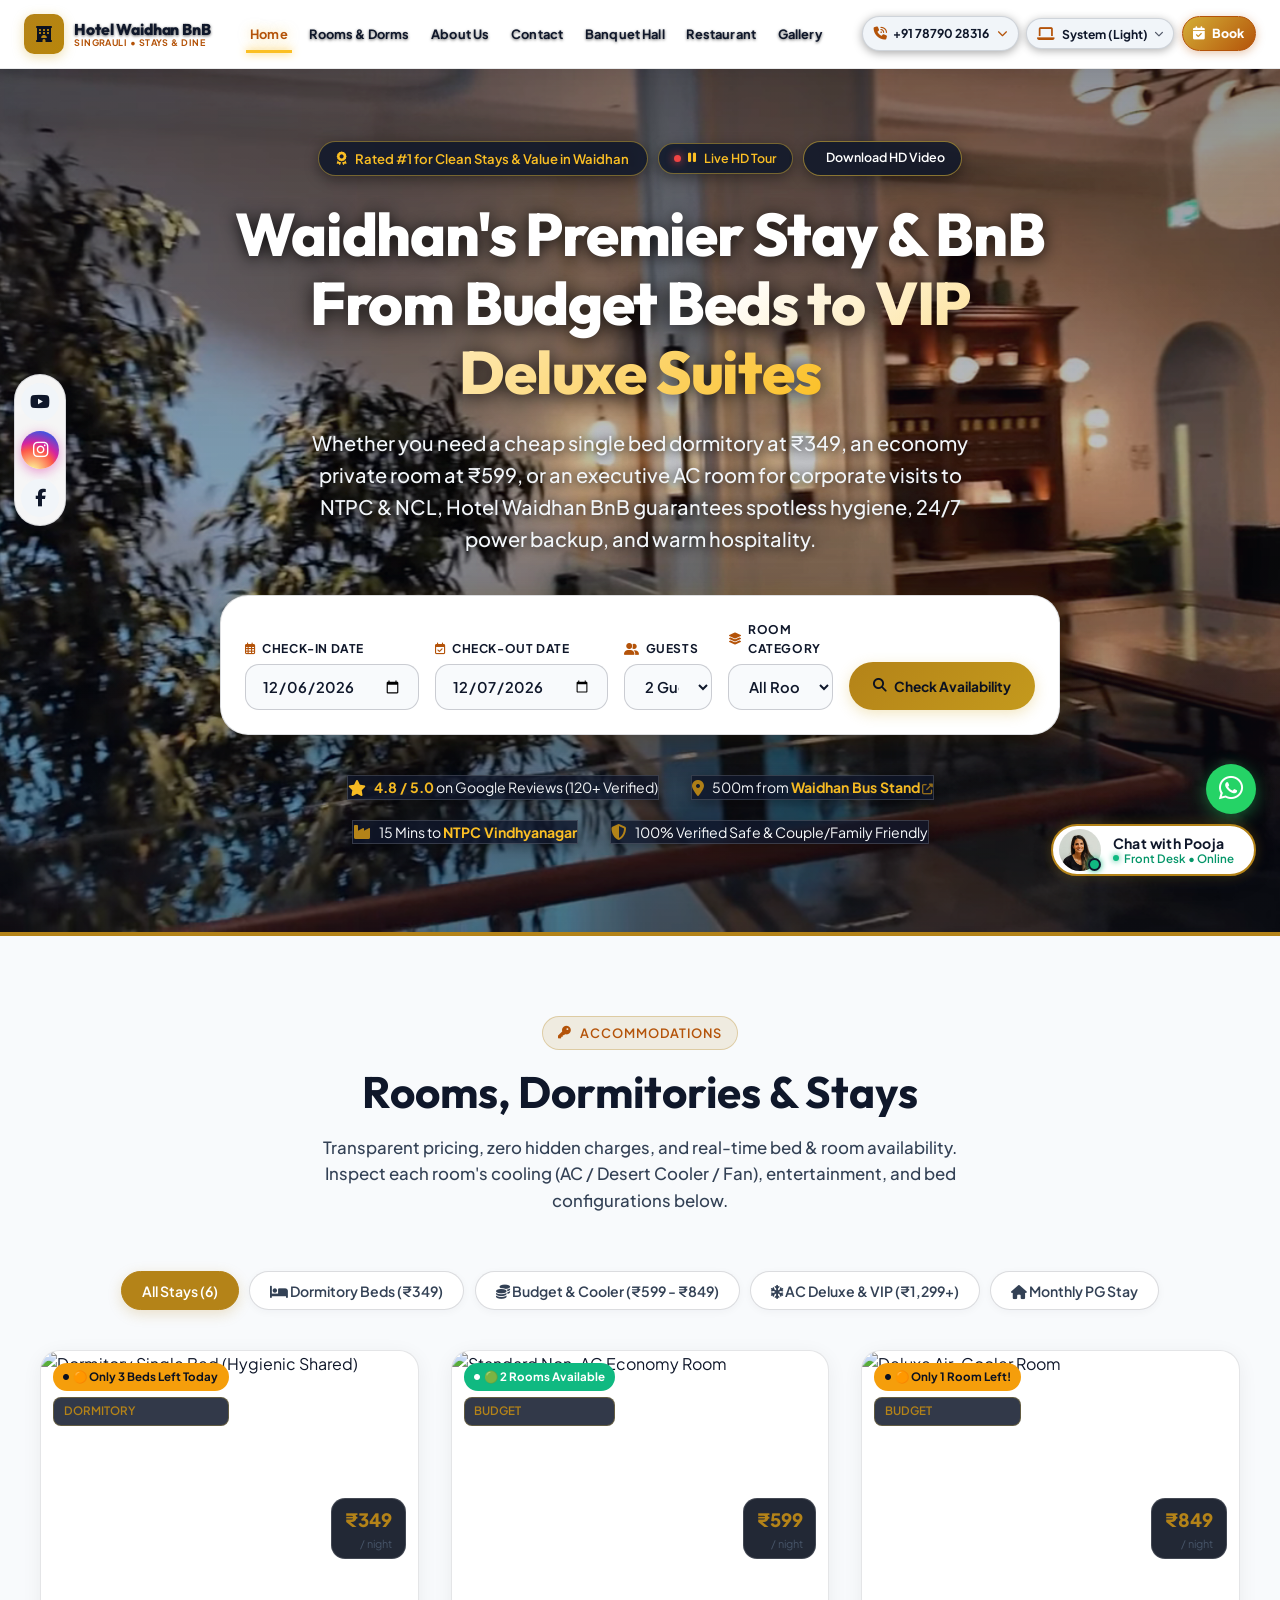
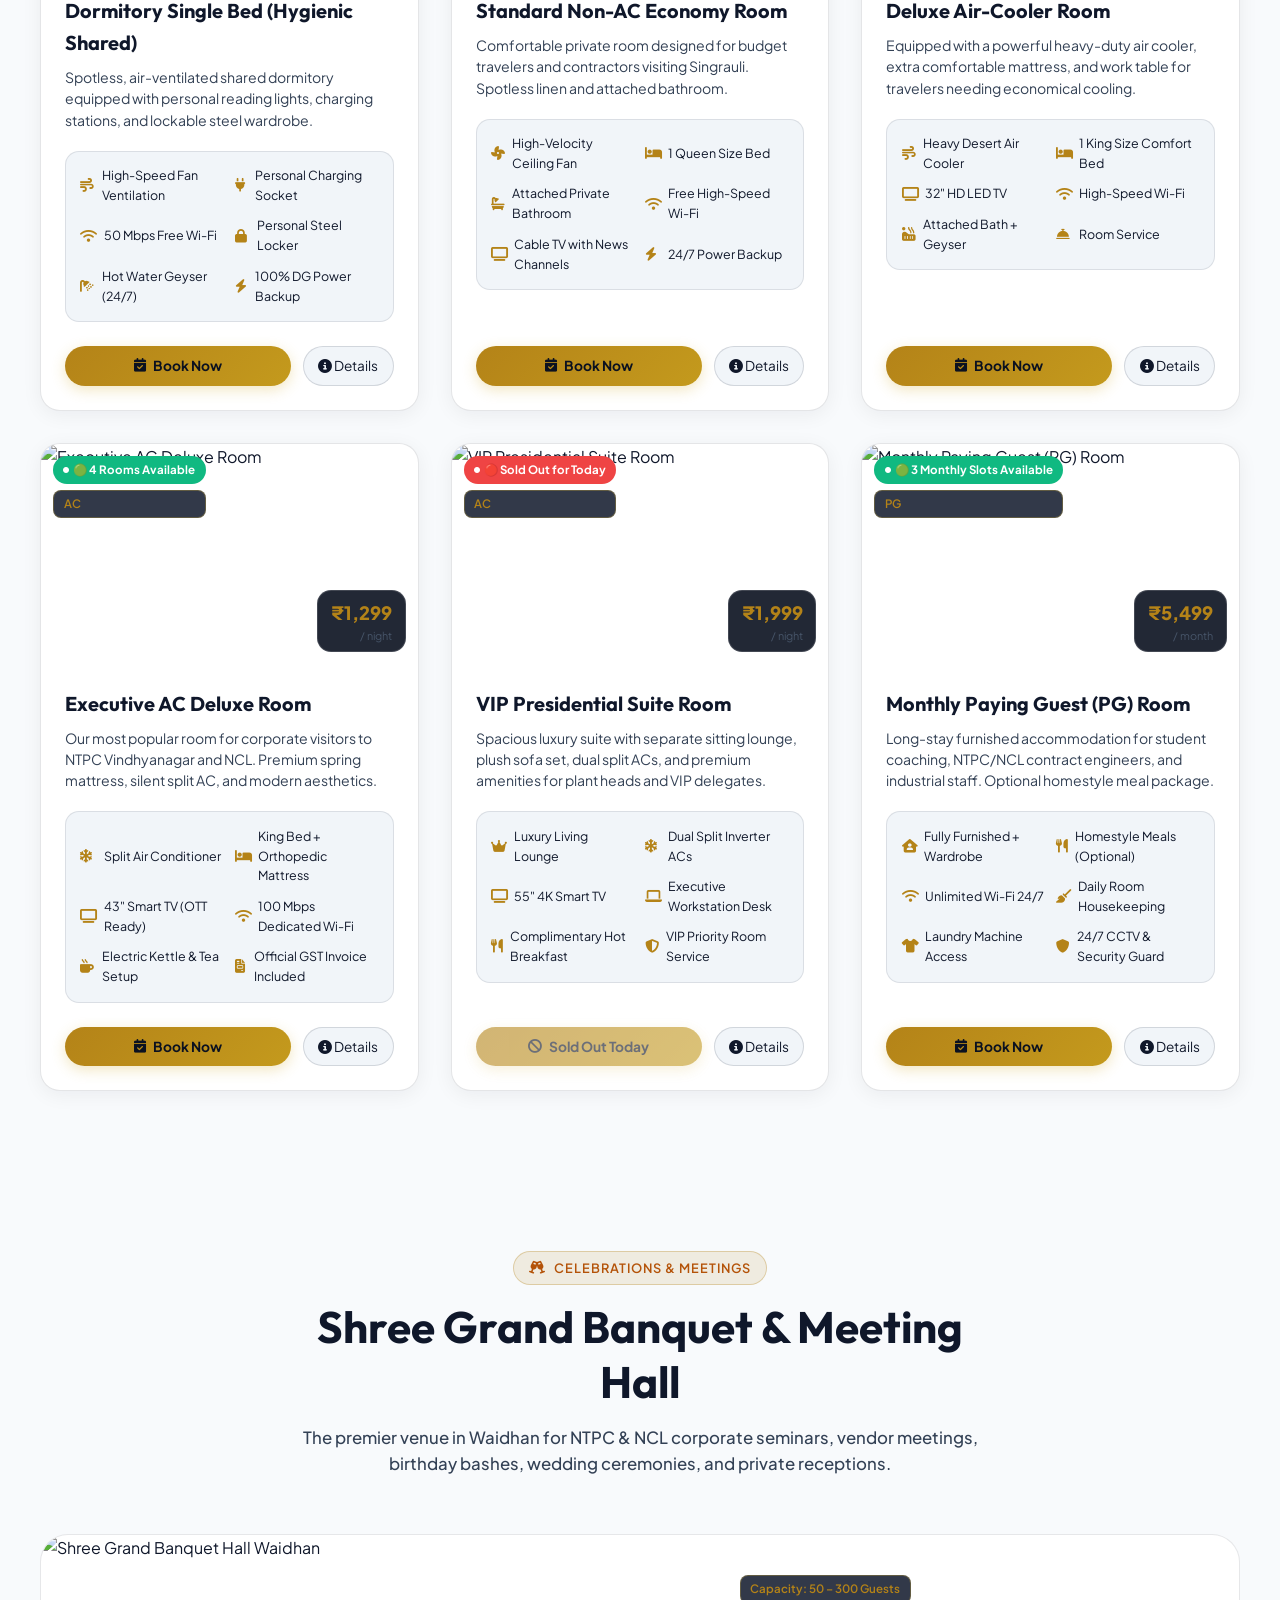
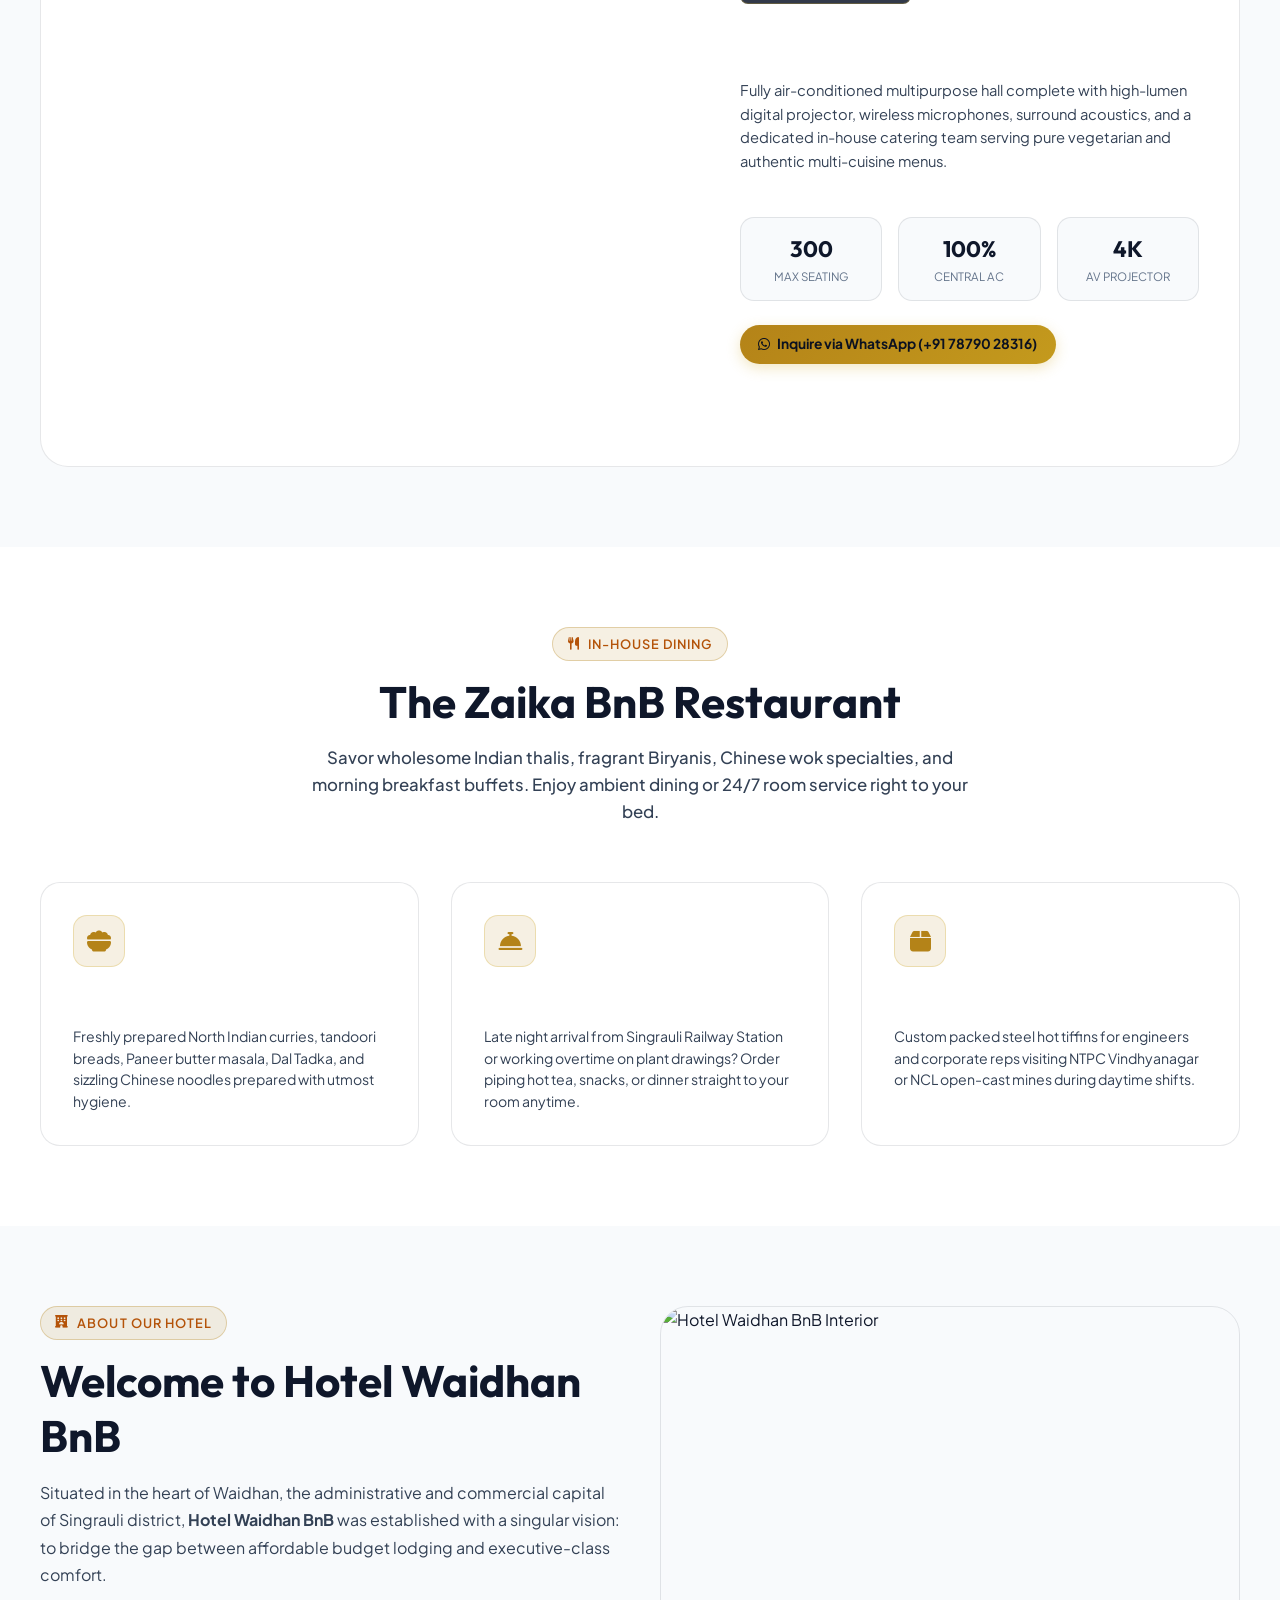
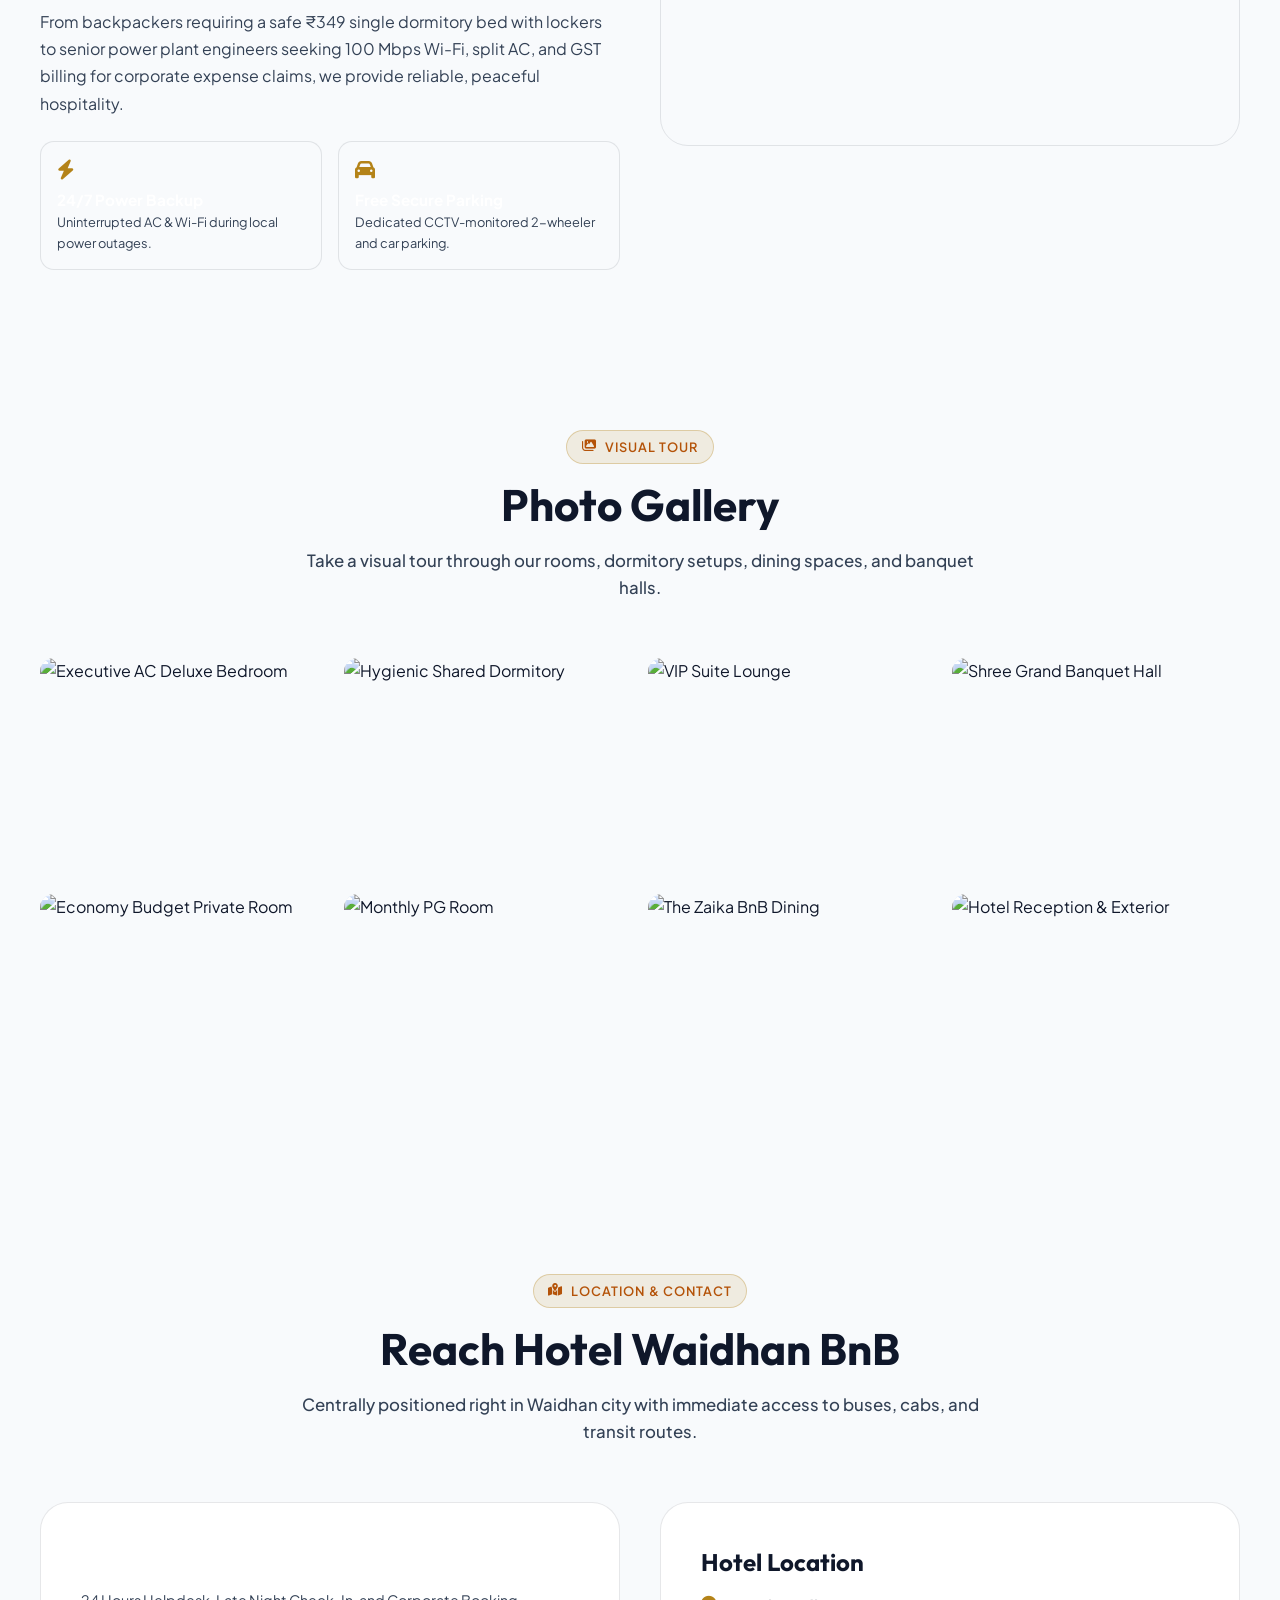
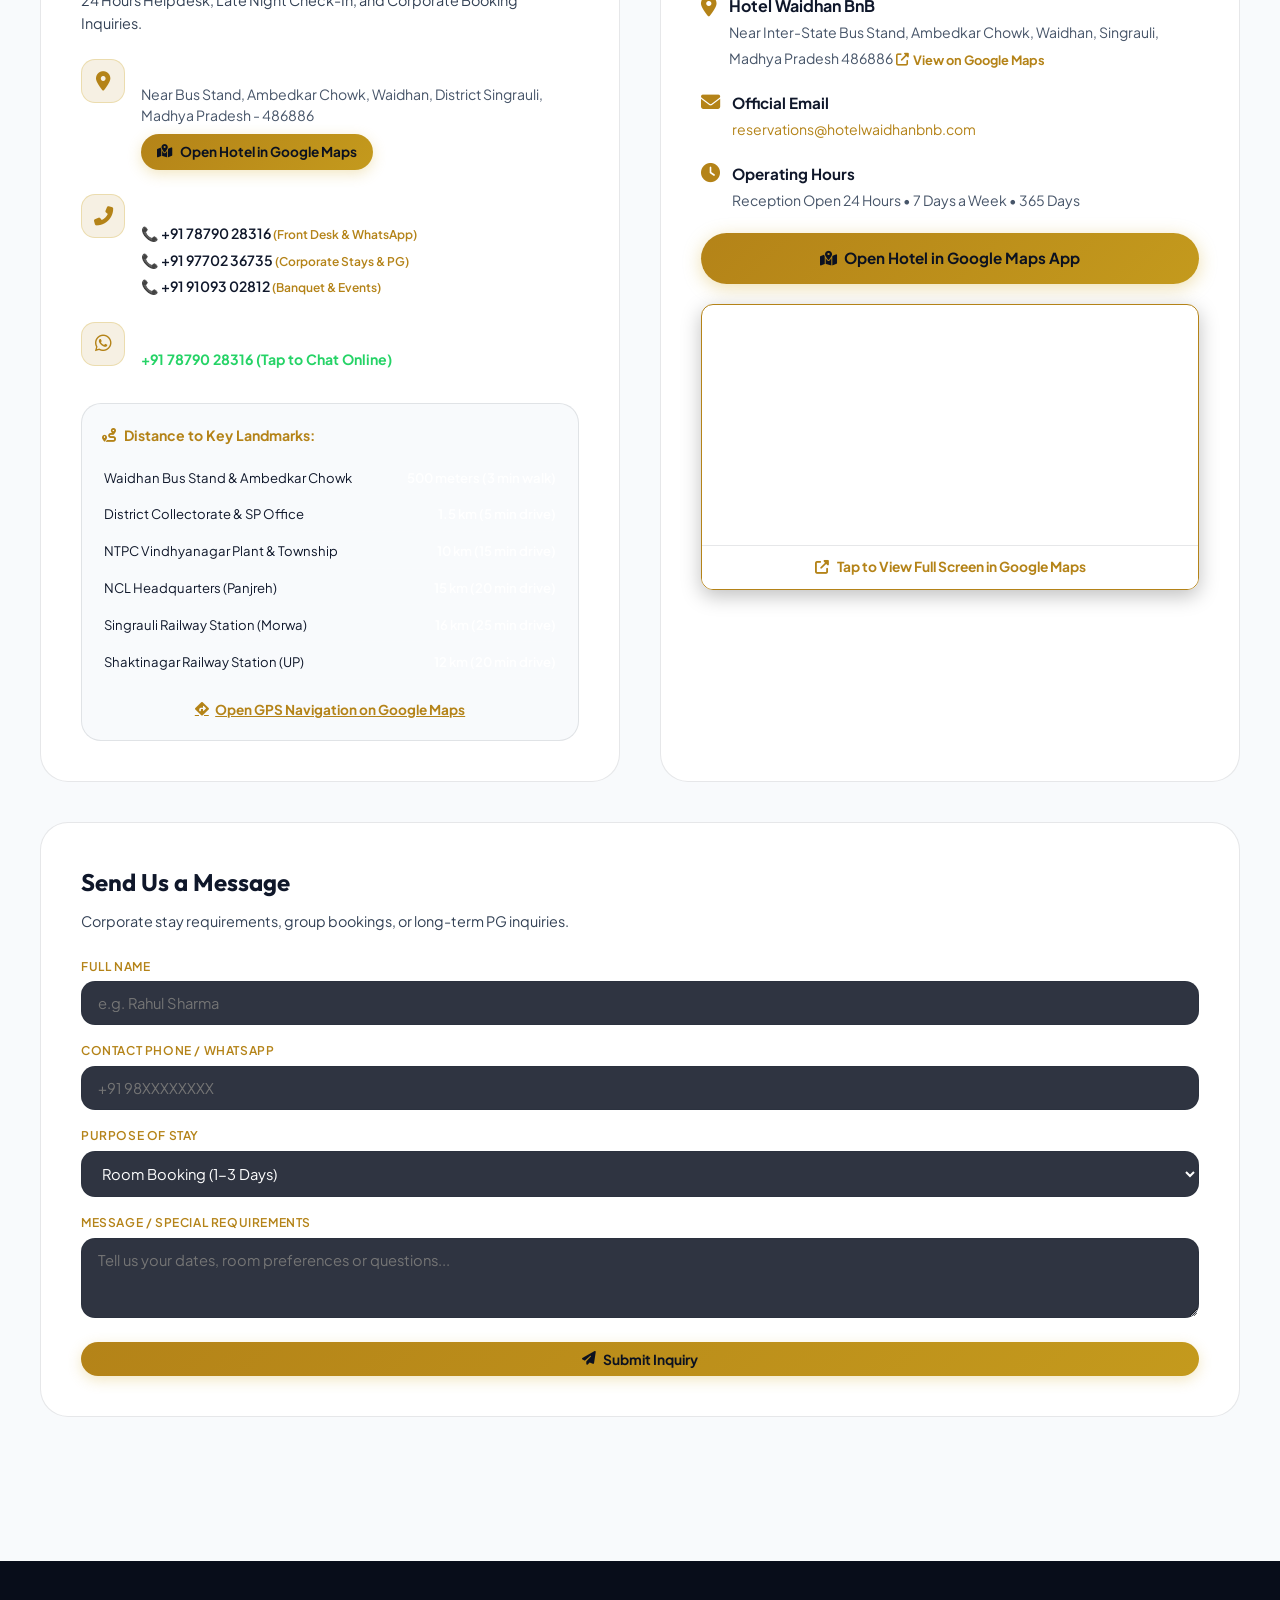
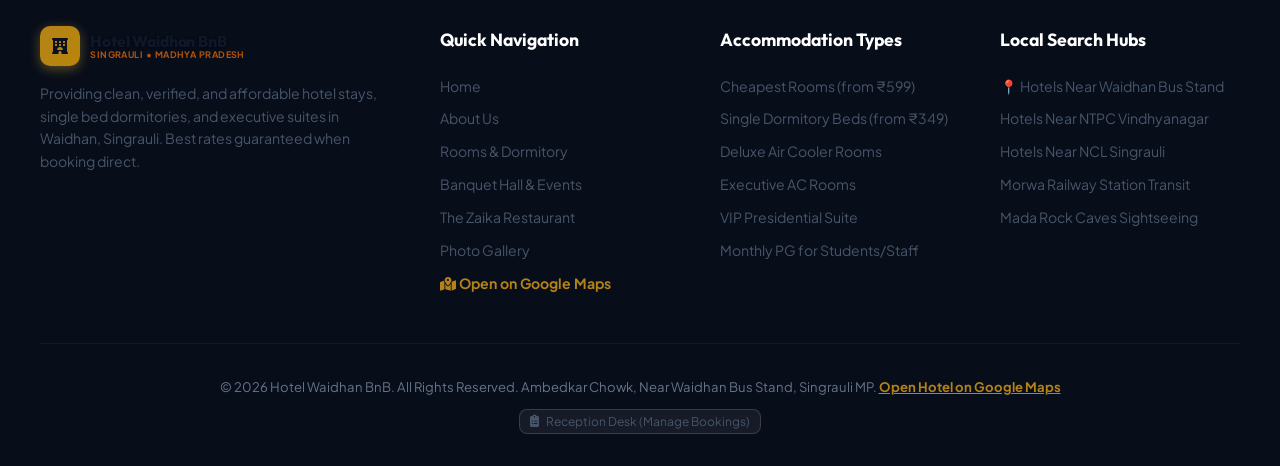
==== commit db0ba0a0: "competeler analysyis" ====
--- a/index.html
+++ b/index.html
@@ -7,13 +7,14 @@
   <script>
     (function() {
       try {
-        const theme = localStorage.getItem('theme_preference') || 'system';
-        document.documentElement.setAttribute('data-theme', theme);
-        const resolved = theme === 'system'
-          ? (window.matchMedia('(prefers-color-scheme: light)').matches ? 'light' : 'dark')
-          : theme;
-        const meta = document.querySelector('meta[name="color-scheme"]');
-        if (meta) meta.content = theme === 'system' ? 'light dark' : theme;
+        var pref = localStorage.getItem('theme_preference') || 'system';
+        var isLight = window.matchMedia && window.matchMedia('(prefers-color-scheme: light)').matches;
+        var effective = pref === 'system' ? (isLight ? 'light' : 'dark') : pref;
+        document.documentElement.setAttribute('data-theme', effective);
+        document.documentElement.setAttribute('data-theme-preference', pref);
+        document.documentElement.setAttribute('data-theme-applied', effective);
+        var meta = document.querySelector('meta[name="color-scheme"]');
+        if (meta) meta.content = pref === 'system' ? 'light dark' : effective;
       } catch (e) {}
     })();
   </script>
@@ -73,9 +74,10 @@
         },
         "geo": {
           "@type": "GeoCoordinates",
-          "latitude": 24.0625,
-          "longitude": 82.6288
+          "latitude": 24.0629752,
+          "longitude": 82.6300981
         },
+        "hasMap": "https://maps.app.goo.gl/gz9ZMdWVEUf4wPUc7",
         "amenityFeature": [
           { "@type": "LocationFeatureSpecification", "name": "Free High-Speed Wi-Fi", "value": true },
           { "@type": "LocationFeatureSpecification", "name": "Air Conditioning & Air Cooler", "value": true },
@@ -209,17 +211,13 @@
           </div>
         </div>
 
-        <!-- Dynamic User Auth Nav Slot -->
+        <!-- Dynamic User Auth Nav Slot (Book CTA -> Redirects to Login/Account if guest) -->
         <div class="auth-nav-slot">
-          <a href="login.html" class="btn-auth-nav">
-            <i class="far fa-user-circle"></i>
-            <span>Sign In</span>
+          <a href="login.html?redirect=rooms.html&intent=book" class="btn-book-nav" id="btn-header-book" title="Book a Stay at Hotel Waidhan BnB">
+            <i class="fas fa-calendar-check"></i>
+            <span>Book</span>
           </a>
         </div>
-
-        <a href="rooms.html" class="btn-primary" style="display: none; @media(min-width: 768px){display: inline-flex;}">
-          <i class="fas fa-calendar-check"></i> Book Now
-        </a>
         
         <!-- Mobile Top Right Menu Hamburger Button -->
         <button class="btn-hamburger" id="btn-hamburger" aria-label="Toggle Mobile Navigation Menu">
@@ -259,10 +257,11 @@
         <a href="rooms.html" class="drawer-nav-link"><i class="fas fa-bed"></i> Rooms & Dormitory</a>
         <a href="about.html" class="drawer-nav-link"><i class="fas fa-info-circle"></i> About Us</a>
         <a href="contact.html" class="drawer-nav-link"><i class="fas fa-map-marker-alt"></i> Contact & Location</a>
-        <a href="login.html" class="drawer-nav-link"><i class="fas fa-user-shield"></i> Guest Portal / Sign In</a>
         <a href="#banquet" class="drawer-nav-link"><i class="fas fa-glass-cheers"></i> Banquet Hall & Events</a>
         <a href="#restaurant" class="drawer-nav-link"><i class="fas fa-utensils"></i> Restaurant & Dining</a>
         <a href="#gallery" class="drawer-nav-link"><i class="fas fa-images"></i> Photo Gallery</a>
+        <a href="https://maps.app.goo.gl/gz9ZMdWVEUf4wPUc7" target="_blank" rel="noopener noreferrer" class="drawer-nav-link"><i class="fas fa-map-location-dot" style="color: #fbbf24;"></i> Open in Google Maps</a>
+        <a href="login.html" class="drawer-nav-link"><i class="fas fa-user-shield"></i> Guest Portal / Sign In</a>
       </nav>
 
       <!-- Theme Switcher for Mobile Navigation Drawer -->
@@ -404,10 +403,10 @@
           <i class="fas fa-star" style="color: #fbbf24;"></i>
           <span><strong>4.8 / 5.0</strong> on Google Reviews (120+ Verified)</span>
         </div>
-        <div class="trust-item">
-          <i class="fas fa-walking"></i>
-          <span>500m from <strong>Waidhan Bus Stand</strong></span>
-        </div>
+        <a href="https://maps.app.goo.gl/gz9ZMdWVEUf4wPUc7" target="_blank" rel="noopener noreferrer" class="trust-item" style="text-decoration: none; color: inherit;" title="Open Hotel in Google Maps">
+          <i class="fas fa-location-dot" style="color: var(--accent);"></i>
+          <span>500m from <strong>Waidhan Bus Stand</strong> <i class="fas fa-external-link-alt" style="font-size: 0.68rem; opacity: 0.8;"></i></span>
+        </a>
         <div class="trust-item">
           <i class="fas fa-industry"></i>
           <span>15 Mins to <strong>NTPC Vindhyanagar</strong></span>
@@ -658,8 +657,13 @@
             <div class="contact-meta-item">
               <div class="contact-meta-icon"><i class="fas fa-map-marker-alt"></i></div>
               <div>
-                <strong style="color: #fff; display: block; font-size: 0.95rem;">Address:</strong>
-                <span style="color: var(--text-muted); font-size: 0.88rem;">Near Bus Stand, Ambedkar Chowk, Waidhan, District Singrauli, Madhya Pradesh - 486886</span>
+                <strong style="color: #fff; display: block; font-size: 0.95rem;">Address & Hotel Location:</strong>
+                <a href="https://maps.app.goo.gl/gz9ZMdWVEUf4wPUc7" target="_blank" rel="noopener noreferrer" style="color: var(--text-muted); font-size: 0.88rem; text-decoration: none; display: block; line-height: 1.5;" title="Open Hotel in Google Maps">
+                  Near Bus Stand, Ambedkar Chowk, Waidhan, District Singrauli, Madhya Pradesh - 486886
+                </a>
+                <a href="https://maps.app.goo.gl/gz9ZMdWVEUf4wPUc7" target="_blank" rel="noopener noreferrer" class="btn-primary" style="margin-top: 8px; display: inline-flex; align-items: center; gap: 0.5rem; padding: 0.45rem 1rem; font-size: 0.85rem; text-decoration: none;">
+                  <i class="fas fa-map-location-dot"></i> Open Hotel in Google Maps
+                </a>
               </div>
             </div>
 
@@ -723,12 +727,71 @@
                 <td>12 km (20 min drive)</td>
               </tr>
             </table>
+            <div style="margin-top: 0.85rem; text-align: center;">
+              <a href="https://maps.app.goo.gl/gz9ZMdWVEUf4wPUc7" target="_blank" rel="noopener noreferrer" style="color: var(--accent); font-weight: 700; font-size: 0.85rem; text-decoration: underline; display: inline-flex; align-items: center; gap: 0.4rem;">
+                <i class="fas fa-diamond-turn-right"></i> Open GPS Navigation on Google Maps
+              </a>
+            </div>
+          </div>
+        </div>
+
+        <!-- Hotel Location & Google Maps App (Exact Match with Contact Section) -->
+        <div class="contact-info-card" id="home-hotel-location-card">
+          <h3 style="font-family: var(--font-heading); font-size: 1.5rem; color: var(--text-main); margin-bottom: 0.75rem;">
+            Hotel Location
+          </h3>
+          
+          <a href="https://maps.app.goo.gl/gz9ZMdWVEUf4wPUc7" target="_blank" rel="noopener noreferrer" style="display: flex; gap: 0.75rem; margin-bottom: 1.25rem; text-decoration: none; color: inherit;" title="Open Hotel in Google Maps">
+            <i class="fas fa-map-marker-alt" style="color: var(--accent); font-size: 1.3rem; margin-top: 3px;"></i>
+            <div>
+              <strong style="color: var(--text-main); font-size: 1rem;">Hotel Waidhan BnB</strong><br>
+              <span style="color: var(--text-muted); font-size: 0.88rem; line-height: 1.5;">Near Inter-State Bus Stand, Ambedkar Chowk, Waidhan, Singrauli, Madhya Pradesh 486886</span>
+              <span style="display: inline-flex; align-items: center; gap: 4px; color: var(--accent); font-size: 0.8rem; font-weight: 700; margin-top: 4px;"><i class="fas fa-external-link-alt"></i> View on Google Maps</span>
+            </div>
+          </a>
+
+          <div style="display: flex; gap: 0.75rem; margin-bottom: 1.25rem;">
+            <i class="fas fa-envelope" style="color: var(--accent); font-size: 1.2rem; margin-top: 3px;"></i>
+            <div>
+              <strong style="color: var(--text-main); font-size: 0.95rem;">Official Email</strong><br>
+              <a href="mailto:reservations@hotelwaidhanbnb.com" style="color: var(--accent); font-size: 0.88rem;">reservations@hotelwaidhanbnb.com</a>
+            </div>
+          </div>
+
+          <div style="display: flex; gap: 0.75rem; margin-bottom: 1.25rem;">
+            <i class="fas fa-clock" style="color: var(--accent); font-size: 1.2rem; margin-top: 3px;"></i>
+            <div>
+              <strong style="color: var(--text-main); font-size: 0.95rem;">Operating Hours</strong><br>
+              <span style="color: var(--text-muted); font-size: 0.88rem;">Reception Open 24 Hours • 7 Days a Week • 365 Days</span>
+            </div>
+          </div>
+
+          <!-- Primary Google Maps Action Button -->
+          <a href="https://maps.app.goo.gl/gz9ZMdWVEUf4wPUc7" target="_blank" rel="noopener noreferrer" class="btn-primary" style="width: 100%; justify-content: center; text-decoration: none; font-size: 0.95rem; padding: 0.85rem; box-shadow: 0 4px 18px rgba(212, 175, 55, 0.4); margin-bottom: 1.25rem;">
+            <i class="fas fa-map-location-dot"></i> Open Hotel in Google Maps App
+          </a>
+
+          <!-- Embedded Interactive Google Map -->
+          <div style="border-radius: 12px; overflow: hidden; border: 1.5px solid var(--accent); position: relative; box-shadow: 0 6px 20px rgba(0, 0, 0, 0.25);">
+            <iframe
+              src="https://maps.google.com/maps?q=24.0629752,82.6300981&z=16&output=embed"
+              width="100%"
+              height="240"
+              style="border: 0; display: block;"
+              allowfullscreen=""
+              loading="lazy"
+              referrerpolicy="no-referrer-when-downgrade"
+              title="Hotel Waidhan BnB Google Maps Location">
+            </iframe>
+            <a href="https://maps.app.goo.gl/gz9ZMdWVEUf4wPUc7" target="_blank" rel="noopener noreferrer" style="display: flex; align-items: center; justify-content: center; gap: 0.5rem; background: var(--bg-surface); padding: 0.65rem; color: var(--accent); font-weight: 700; font-size: 0.86rem; text-decoration: none; border-top: 1px solid var(--border-light);">
+              <i class="fas fa-external-link-alt"></i> Tap to View Full Screen in Google Maps
+            </a>
           </div>
         </div>
 
         <!-- Direct Inquiry Form -->
-        <div class="contact-info-card">
-          <h3 style="font-family: var(--font-heading); font-size: 1.5rem; color: #fff; margin-bottom: 0.5rem;">
+        <div class="contact-info-card contact-inquiry-full">
+          <h3 style="font-family: var(--font-heading); font-size: 1.5rem; color: var(--text-main); margin-bottom: 0.5rem;">
             Send Us a Message
           </h3>
           <p style="color: var(--text-muted); font-size: 0.9rem; margin-bottom: 1.5rem;">
@@ -795,7 +858,7 @@
             <a href="#banquet">Banquet Hall & Events</a>
             <a href="#restaurant">The Zaika Restaurant</a>
             <a href="#gallery">Photo Gallery</a>
-            <a href="#contact">Contact & Map</a>
+            <a href="https://maps.app.goo.gl/gz9ZMdWVEUf4wPUc7" target="_blank" rel="noopener noreferrer" style="color: var(--accent); font-weight: 700;"><i class="fas fa-map-location-dot"></i> Open on Google Maps</a>
           </div>
         </div>
 
@@ -814,7 +877,7 @@
         <div>
           <h4 class="footer-heading">Local Search Hubs</h4>
           <div class="footer-links">
-            <a href="#contact">Hotels Near Waidhan Bus Stand</a>
+            <a href="https://maps.app.goo.gl/gz9ZMdWVEUf4wPUc7" target="_blank" rel="noopener noreferrer">📍 Hotels Near Waidhan Bus Stand</a>
             <a href="#contact">Hotels Near NTPC Vindhyanagar</a>
             <a href="#contact">Hotels Near NCL Singrauli</a>
             <a href="#contact">Morwa Railway Station Transit</a>
@@ -824,7 +887,7 @@
       </div>
 
       <div class="footer-bottom">
-        <p>© 2026 Hotel Waidhan BnB. All Rights Reserved. Built for Peak Local Google Search & Maps Visibility.</p>
+        <p>© 2026 Hotel Waidhan BnB. All Rights Reserved. Ambedkar Chowk, Near Waidhan Bus Stand, Singrauli MP. <a href="https://maps.app.goo.gl/gz9ZMdWVEUf4wPUc7" target="_blank" rel="noopener noreferrer" style="color: var(--accent); font-weight: 700; text-decoration: underline;">Open Hotel on Google Maps</a></p>
         <div style="margin-top: 0.75rem;">
           <button id="btn-open-reception-modal" class="admin-badge-btn">
             <i class="fas fa-clipboard-list"></i> Reception Desk (Manage Bookings)
--- a/css/styles.css
+++ b/css/styles.css
@@ -131,10 +131,10 @@
   color: var(--text-main);
   line-height: 1.6;
   overflow-x: hidden;
-  padding-bottom: 74px; /* Ensure mobile bottom nav doesn't overlap footer on mobile */
-}
-
-@media (min-width: 992px) {
+  padding-bottom: clamp(64px, 9vh, 74px); /* Space for mobile bottom nav on mobile/tablets */
+}
+
+@media (min-width: 1024px) {
   body {
     padding-bottom: 0;
   }
@@ -232,10 +232,10 @@
   left: 0;
   right: 0;
   z-index: 900;
-  background: rgba(11, 17, 32, 0.92);
+  background: rgba(11, 17, 32, 0.94);
   backdrop-filter: blur(16px);
   -webkit-backdrop-filter: blur(16px);
-  border-bottom: 1px solid var(--border-light);
+  border-bottom: 1px solid rgba(255, 255, 255, 0.12);
   transition: all var(--transition-normal);
 }
 
@@ -243,32 +243,35 @@
   display: flex;
   align-items: center;
   justify-content: space-between;
-  height: 68px;
-  gap: 0.75rem;
-}
-
-/* Brand Logo - Perfectly Scaled & Non-Overflowing */
+  height: clamp(62px, 7.5vh, 70px);
+  max-width: 1400px;
+  margin: 0 auto;
+  padding: 0 clamp(0.75rem, 2vw, 1.5rem);
+  gap: clamp(0.5rem, 1.2vw, 1.25rem);
+}
+
+/* Brand Logo - Fluid Scaling Across Devices */
 .brand-logo {
   display: flex;
   align-items: center;
-  gap: 0.65rem;
+  gap: clamp(0.45rem, 0.8vw, 0.75rem);
   flex-shrink: 0;
   min-width: 0;
   text-decoration: none;
 }
 
 .logo-icon {
-  width: 38px;
-  height: 38px;
+  width: clamp(34px, 3.2vw, 40px);
+  height: clamp(34px, 3.2vw, 40px);
   border-radius: 10px;
-  background: linear-gradient(135deg, var(--accent) 0%, #997300 100%);
+  background: linear-gradient(135deg, var(--accent) 0%, #b8860b 100%);
   display: flex;
   align-items: center;
   justify-content: center;
   color: #0b1120;
-  font-size: 1.15rem;
+  font-size: clamp(1rem, 1.2vw, 1.2rem);
   font-weight: 800;
-  box-shadow: 0 3px 12px rgba(212, 175, 55, 0.3);
+  box-shadow: 0 3px 12px rgba(212, 175, 55, 0.4);
   flex-shrink: 0;
 }
 
@@ -281,35 +284,36 @@
 
 .brand-name {
   font-family: var(--font-heading);
-  font-size: 1.12rem;
-  font-weight: 700;
-  color: var(--text-main);
+  font-size: clamp(0.98rem, 1.2vw, 1.25rem);
+  font-weight: 800 !important;
+  color: #ffffff !important;
   letter-spacing: -0.01em;
+  text-shadow: 0 1px 3px rgba(0, 0, 0, 0.6);
 }
 
 .brand-tagline {
-  font-size: 0.65rem;
-  color: var(--accent);
-  font-weight: 600;
+  font-size: clamp(0.56rem, 0.65vw, 0.7rem);
+  color: #fbbf24 !important;
+  font-weight: 700 !important;
   letter-spacing: 0.05em;
   text-transform: uppercase;
 }
 
 @media (max-width: 480px) {
   .logo-icon {
-    width: 34px;
-    height: 34px;
-    font-size: 1rem;
+    width: 32px;
+    height: 32px;
+    font-size: 0.95rem;
   }
   .brand-name {
-    font-size: 0.96rem;
+    font-size: clamp(0.88rem, 3.8vw, 1rem);
   }
   .brand-tagline {
-    font-size: 0.58rem;
-  }
-}
-
-/* Desktop Menu Links - Balanced Spacing */
+    font-size: clamp(0.52rem, 2vw, 0.6rem);
+  }
+}
+
+/* Desktop Menu Links - White, Bold & Fluid Sizing */
 .nav-desktop {
   display: none;
 }
@@ -318,31 +322,36 @@
   .nav-desktop {
     display: flex;
     align-items: center;
-    gap: 1.15rem;
+    gap: clamp(0.5rem, 1.1vw, 1.25rem);
+    flex-shrink: 1;
   }
 
   .nav-link {
-    color: var(--text-muted);
-    font-size: 0.86rem;
-    font-weight: 500;
-    padding: 0.35rem 0.15rem;
+    color: #ffffff !important;
+    font-size: clamp(0.8rem, 0.88vw, 0.94rem);
+    font-weight: 700 !important;
+    letter-spacing: 0.15px;
+    padding: 0.35rem clamp(0.15rem, 0.3vw, 0.35rem);
     position: relative;
     white-space: nowrap;
-    transition: color var(--transition-fast);
+    transition: all var(--transition-fast);
+    text-shadow: 0 1px 3px rgba(0, 0, 0, 0.6);
   }
 
   .nav-link:hover, .nav-link.active {
-    color: #fff;
+    color: #fbbf24 !important;
+    text-shadow: 0 0 12px rgba(251, 191, 36, 0.5);
   }
 
   .nav-link::after {
     content: '';
     position: absolute;
-    bottom: -2px;
+    bottom: -3px;
     left: 0;
     width: 0;
-    height: 2px;
-    background: var(--accent);
+    height: 2.5px;
+    background: #fbbf24;
+    box-shadow: 0 0 8px #fbbf24;
     transition: width var(--transition-fast);
   }
 
@@ -351,10 +360,11 @@
   }
 }
 
+/* Header Actions - Unified Calling, Theme, Auth */
 .header-actions {
   display: flex;
   align-items: center;
-  gap: 0.5rem;
+  gap: clamp(0.35rem, 0.6vw, 0.65rem);
   flex-shrink: 0;
 }
 
@@ -363,26 +373,64 @@
   position: relative;
 }
 
-.btn-header-call {
+.btn-header-call,
+.btn-call-desk {
   display: inline-flex;
   align-items: center;
-  gap: 0.45rem;
-  padding: 0.42rem 0.85rem;
-  background: rgba(255, 255, 255, 0.06);
-  border: 1px solid var(--border-light);
+  gap: 0.4rem;
+  padding: 0.42rem clamp(0.55rem, 0.8vw, 0.95rem);
+  background: rgba(255, 255, 255, 0.12);
+  border: 1.5px solid rgba(251, 191, 36, 0.65);
   border-radius: var(--radius-full);
-  color: var(--text-main);
-  font-size: 0.8rem;
-  font-weight: 600;
+  color: #ffffff !important;
+  font-size: clamp(0.76rem, 0.82vw, 0.86rem);
+  font-weight: 700 !important;
   white-space: nowrap;
+  box-shadow: 0 2px 10px rgba(0, 0, 0, 0.35);
   transition: all var(--transition-fast);
   cursor: pointer;
-}
-
-.btn-header-call:hover {
-  background: rgba(255, 255, 255, 0.12);
-  color: var(--accent);
-  border-color: var(--accent);
+  text-decoration: none;
+}
+
+.btn-header-call i,
+.btn-call-desk i {
+  color: #fbbf24 !important;
+  font-size: 0.82rem;
+}
+
+.btn-header-call:hover,
+.btn-call-desk:hover {
+  background: rgba(255, 255, 255, 0.22);
+  border-color: #fbbf24;
+  color: #fbbf24 !important;
+  box-shadow: 0 0 12px rgba(251, 191, 36, 0.4);
+}
+
+/* Responsive Laptop Spacing (1024px - 1220px) to prevent wrapping of 7 links */
+@media (min-width: 1024px) and (max-width: 1220px) {
+  .header-container {
+    padding: 0 0.5rem;
+    gap: 0.35rem;
+  }
+  .brand-name {
+    font-size: 0.95rem;
+  }
+  .brand-tagline {
+    font-size: 0.5rem;
+  }
+  .nav-desktop {
+    gap: 0.42rem;
+  }
+  .nav-link {
+    font-size: 0.77rem;
+    padding: 0.25rem 0.15rem;
+  }
+  .btn-header-call,
+  .btn-call-desk,
+  .btn-book-nav {
+    padding: 0.35rem 0.55rem;
+    font-size: 0.75rem;
+  }
 }
 
 .call-dropdown-menu {
@@ -636,22 +684,23 @@
   bottom: 0;
   left: 0;
   right: 0;
-  height: 64px;
-  background: rgba(15, 23, 42, 0.95);
+  height: clamp(58px, 8.5vh, 66px);
+  background: rgba(11, 17, 32, 0.96);
   backdrop-filter: blur(20px);
   -webkit-backdrop-filter: blur(20px);
-  border-top: 1px solid rgba(255, 255, 255, 0.1);
+  border-top: 1.5px solid rgba(212, 175, 55, 0.45);
   display: flex;
   align-items: center;
   justify-content: space-around;
   z-index: 1000;
-  padding: 0 0.5rem;
-  box-shadow: 0 -4px 20px rgba(0, 0, 0, 0.4);
-}
-
-@media (min-width: 992px) {
+  padding: 0 clamp(0.35rem, 1.5vw, 1rem);
+  padding-bottom: env(safe-area-inset-bottom, 0px);
+  box-shadow: 0 -8px 24px rgba(0, 0, 0, 0.55);
+}
+
+@media (min-width: 1024px) {
   .bottom-nav {
-    display: none;
+    display: none !important;
   }
 }
 
@@ -660,27 +709,46 @@
   flex-direction: column;
   align-items: center;
   justify-content: center;
-  color: var(--text-muted);
-  font-size: 0.68rem;
-  font-weight: 500;
+  color: #cbd5e1 !important;
+  font-size: clamp(0.68rem, 2.2vw, 0.78rem);
+  font-weight: 700 !important;
   gap: 3px;
   flex: 1;
   height: 100%;
+  min-height: 48px;
   transition: all var(--transition-fast);
   position: relative;
+  text-decoration: none;
+}
+
+.bottom-nav-item span {
+  color: #ffffff !important;
+  font-weight: 700 !important;
+  font-size: clamp(0.64rem, 2vw, 0.74rem);
+  letter-spacing: 0.2px;
+  transition: color var(--transition-fast);
 }
 
 .bottom-nav-item i {
-  font-size: 1.15rem;
-  transition: transform var(--transition-fast);
+  font-size: clamp(1.1rem, 3.5vw, 1.3rem);
+  color: #cbd5e1 !important;
+  transition: transform var(--transition-fast), color var(--transition-fast);
 }
 
 .bottom-nav-item:hover, .bottom-nav-item.active {
-  color: var(--accent);
-}
-
-.bottom-nav-item.active i {
+  color: #fbbf24 !important;
+}
+
+.bottom-nav-item:hover span, .bottom-nav-item.active span {
+  color: #fbbf24 !important;
+  font-weight: 800 !important;
+  text-shadow: 0 0 10px rgba(251, 191, 36, 0.5);
+}
+
+.bottom-nav-item:hover i, .bottom-nav-item.active i {
+  color: #fbbf24 !important;
   transform: translateY(-2px);
+  filter: drop-shadow(0 0 8px rgba(251, 191, 36, 0.6));
 }
 
 /* Elevated Center Action Item (Book Now) */
@@ -689,18 +757,18 @@
 }
 
 .bottom-nav-item.center-action .action-circle {
-  width: 46px;
-  height: 46px;
+  width: clamp(44px, 5.5vh, 48px);
+  height: clamp(44px, 5.5vh, 48px);
   border-radius: 50%;
   background: linear-gradient(135deg, var(--accent) 0%, #b38716 100%);
   display: flex;
   align-items: center;
   justify-content: center;
   color: #0b1120;
-  font-size: 1.25rem;
+  font-size: clamp(1.15rem, 2.8vw, 1.3rem);
   margin-top: -20px;
-  box-shadow: 0 4px 16px rgba(212, 175, 55, 0.45);
-  border: 3px solid var(--bg-main);
+  box-shadow: 0 4px 16px rgba(212, 175, 55, 0.5);
+  border: 3px solid #0b1120;
   transition: transform var(--transition-fast);
 }
 
@@ -910,9 +978,11 @@
 }
 
 .hero-title span {
-  background: linear-gradient(135deg, #fff 30%, var(--accent) 100%);
+  background: linear-gradient(135deg, #ffffff 30%, #fbbf24 100%);
   -webkit-background-clip: text;
   -webkit-text-fill-color: transparent;
+  text-shadow: none !important;
+  filter: drop-shadow(0 2px 8px rgba(0, 0, 0, 0.75));
 }
 
 @media (min-width: 768px) {
@@ -1449,6 +1519,9 @@
 @media (min-width: 992px) {
   .contact-grid {
     grid-template-columns: 1fr 1fr;
+  }
+  .contact-inquiry-full {
+    grid-column: 1 / -1;
   }
 }
 
@@ -2514,27 +2587,36 @@
 .btn-theme-dropdown {
   display: inline-flex;
   align-items: center;
-  gap: 0.45rem;
-  padding: 0.45rem 0.75rem;
-  background: rgba(255, 255, 255, 0.08);
-  border: 1px solid var(--border-light);
+  gap: 0.42rem;
+  padding: 0.42rem clamp(0.55rem, 0.75vw, 0.85rem);
+  background: rgba(255, 255, 255, 0.12);
+  border: 1.5px solid rgba(255, 255, 255, 0.28);
   border-radius: var(--radius-full);
-  color: var(--text-main);
-  font-size: 0.8rem;
-  font-weight: 600;
+  color: #ffffff !important;
+  font-size: clamp(0.76rem, 0.82vw, 0.84rem);
+  font-weight: 700 !important;
   cursor: pointer;
+  white-space: nowrap;
   transition: all var(--transition-fast);
+  box-shadow: 0 2px 8px rgba(0, 0, 0, 0.3);
 }
 
 .btn-theme-dropdown:hover {
-  background: rgba(255, 255, 255, 0.14);
-  border-color: var(--accent);
-  color: var(--accent);
+  background: rgba(255, 255, 255, 0.22);
+  border-color: #fbbf24;
+  color: #fbbf24 !important;
+  box-shadow: 0 0 10px rgba(251, 191, 36, 0.4);
 }
 
 .btn-theme-dropdown i#header-theme-icon {
   font-size: 0.88rem;
-  color: var(--accent);
+  color: #fbbf24 !important;
+}
+
+.btn-theme-dropdown .theme-text,
+.btn-theme-dropdown #header-theme-text {
+  color: #ffffff !important;
+  font-weight: 700 !important;
 }
 
 .theme-dropdown-wrap .theme-menu {
@@ -2684,11 +2766,12 @@
 
 :root[data-theme="light"] .brand-tagline {
   color: #b45309 !important;
-  font-weight: 600 !important;
+  font-weight: 700 !important;
 }
 
 :root[data-theme="light"] .nav-link {
-  color: #334155 !important;
+  color: #0f172a !important;
+  font-weight: 700 !important;
 }
 
 :root[data-theme="light"] .nav-link:hover,
@@ -2696,21 +2779,34 @@
   color: #b45309 !important;
 }
 
-:root[data-theme="light"] .btn-header-call {
+:root[data-theme="light"] .btn-header-call,
+:root[data-theme="light"] .btn-call-desk {
   background: #f1f5f9 !important;
-  border: 1px solid rgba(15, 23, 42, 0.12) !important;
+  border: 1.5px solid rgba(15, 23, 42, 0.15) !important;
   color: #0f172a !important;
-}
-
-:root[data-theme="light"] .btn-header-call i.fa-phone-volume,
-:root[data-theme="light"] .btn-header-call i.fa-chevron-down {
+  font-weight: 700 !important;
+}
+
+:root[data-theme="light"] .btn-header-call i,
+:root[data-theme="light"] .btn-call-desk i {
   color: #b45309 !important;
 }
 
 :root[data-theme="light"] .btn-theme-dropdown {
   background: #f1f5f9 !important;
-  border: 1px solid rgba(15, 23, 42, 0.12) !important;
+  border: 1.5px solid rgba(15, 23, 42, 0.15) !important;
   color: #0f172a !important;
+  font-weight: 700 !important;
+}
+
+:root[data-theme="light"] .btn-theme-dropdown .theme-text,
+:root[data-theme="light"] .btn-theme-dropdown #header-theme-text {
+  color: #0f172a !important;
+  font-weight: 700 !important;
+}
+
+:root[data-theme="light"] .btn-theme-dropdown i#header-theme-icon {
+  color: #b45309 !important;
 }
 
 :root[data-theme="light"] .btn-auth-nav {
@@ -2725,6 +2821,22 @@
   color: #ffffff !important;
 }
 
+:root[data-theme="light"] .btn-book-nav {
+  background: linear-gradient(135deg, #d4af37 0%, #b45309 100%) !important;
+  border-color: #b45309 !important;
+  color: #ffffff !important;
+  box-shadow: 0 2px 10px rgba(180, 83, 9, 0.35) !important;
+}
+
+:root[data-theme="light"] .btn-book-nav i {
+  color: #ffffff !important;
+}
+
+:root[data-theme="light"] .btn-book-nav:hover {
+  background: linear-gradient(135deg, #b45309 0%, #92400e 100%) !important;
+  color: #ffffff !important;
+}
+
 :root[data-theme="light"] .btn-user-profile {
   background: #f1f5f9 !important;
   border: 1px solid rgba(15, 23, 42, 0.14) !important;
@@ -2785,6 +2897,8 @@
   background: linear-gradient(135deg, #ffffff 40%, #fbbf24 100%) !important;
   -webkit-background-clip: text !important;
   -webkit-text-fill-color: transparent !important;
+  text-shadow: none !important;
+  filter: drop-shadow(0 2px 10px rgba(0, 0, 0, 0.85)) !important;
 }
 
 :root[data-theme="light"] .hero-subtitle {
@@ -3146,12 +3260,36 @@
 }
 
 :root[data-theme="light"] .bottom-nav-item {
-  color: #64748b !important;
+  color: #475569 !important;
+}
+
+:root[data-theme="light"] .bottom-nav-item span {
+  color: #334155 !important;
+  font-weight: 700 !important;
+}
+
+:root[data-theme="light"] .bottom-nav-item i {
+  color: #475569 !important;
 }
 
 :root[data-theme="light"] .bottom-nav-item:hover,
 :root[data-theme="light"] .bottom-nav-item.active {
   color: #b45309 !important;
+}
+
+:root[data-theme="light"] .bottom-nav-item:hover span,
+:root[data-theme="light"] .bottom-nav-item.active span {
+  color: #b45309 !important;
+  font-weight: 800 !important;
+}
+
+:root[data-theme="light"] .bottom-nav-item:hover i,
+:root[data-theme="light"] .bottom-nav-item.active i {
+  color: #b45309 !important;
+}
+
+:root[data-theme="light"] .bottom-nav-item.center-action .action-circle {
+  border-color: #ffffff !important;
 }
 
 /* Bottom Navigation Profile Avatar & Dynamic Status */
--- a/css/auth.css
+++ b/css/auth.css
@@ -13,27 +13,124 @@
   display: inline-flex;
   align-items: center;
   gap: 0.45rem;
-  padding: 0.45rem 0.85rem;
-  background: rgba(255, 255, 255, 0.08);
-  border: 1px solid var(--border-light);
+  padding: 0.42rem clamp(0.55rem, 0.75vw, 0.85rem);
+  background: rgba(255, 255, 255, 0.12);
+  border: 1.5px solid rgba(251, 191, 36, 0.65);
   border-radius: var(--radius-full);
-  color: var(--text-main);
-  font-size: 0.82rem;
-  font-weight: 600;
+  color: #ffffff !important;
+  font-size: clamp(0.76rem, 0.82vw, 0.84rem);
+  font-weight: 700 !important;
   text-decoration: none;
+  white-space: nowrap;
   transition: all var(--transition-fast);
+  box-shadow: 0 2px 8px rgba(0, 0, 0, 0.3);
+}
+
+.btn-auth-nav i {
+  color: #fbbf24 !important;
+  font-size: 0.85rem;
 }
 
 .btn-auth-nav:hover {
+  background: rgba(255, 255, 255, 0.22);
+  border-color: #fbbf24;
+  color: #fbbf24 !important;
+  box-shadow: 0 0 10px rgba(251, 191, 36, 0.4);
+}
+
+/* Primary Header Book Button */
+.btn-book-nav {
+  display: inline-flex;
+  align-items: center;
+  gap: 0.42rem;
+  padding: 0.42rem clamp(0.65rem, 0.85vw, 1rem);
+  background: linear-gradient(135deg, #d4af37 0%, #f59e0b 100%);
+  border: 1.5px solid rgba(251, 191, 36, 0.85);
+  border-radius: var(--radius-full);
+  color: #0b1120 !important;
+  font-size: clamp(0.78rem, 0.85vw, 0.9rem);
+  font-weight: 800 !important;
+  text-decoration: none;
+  white-space: nowrap;
+  transition: all var(--transition-fast);
+  box-shadow: 0 2px 10px rgba(212, 175, 55, 0.4);
+  cursor: pointer;
+}
+
+.btn-book-nav i {
+  color: #0b1120 !important;
+  font-size: 0.84rem;
+}
+
+.btn-book-nav:hover {
+  background: linear-gradient(135deg, #f59e0b 0%, #fbbf24 100%);
+  transform: translateY(-1px);
+  box-shadow: 0 4px 15px rgba(212, 175, 55, 0.65);
+  color: #000000 !important;
+}
+
+:root[data-theme="light"] .btn-auth-nav {
+  background: #f1f5f9 !important;
+  border: 1.5px solid rgba(15, 23, 42, 0.15) !important;
+  color: #0f172a !important;
+  font-weight: 700 !important;
+}
+
+:root[data-theme="light"] .btn-auth-nav i {
+  color: #b45309 !important;
+}
+
+:root[data-theme="light"] .btn-book-nav {
+  background: linear-gradient(135deg, #d4af37 0%, #b45309 100%) !important;
+  border: 1.5px solid #b45309 !important;
+  color: #ffffff !important;
+  box-shadow: 0 2px 10px rgba(180, 83, 9, 0.35) !important;
+}
+
+:root[data-theme="light"] .btn-book-nav i {
+  color: #ffffff !important;
+}
+
+:root[data-theme="light"] .btn-book-nav:hover {
+  background: linear-gradient(135deg, #b45309 0%, #92400e 100%) !important;
+  color: #ffffff !important;
+  box-shadow: 0 4px 15px rgba(180, 83, 9, 0.5) !important;
+}
+
+/* Booking Intent Step 1 Banner on login.html */
+.auth-booking-intent-banner {
   background: rgba(212, 175, 55, 0.15);
-  border-color: var(--accent);
-  color: var(--accent);
-}
-
-:root[data-theme="light"] .btn-auth-nav {
-  background: rgba(15, 23, 42, 0.05);
-  border: 1px solid rgba(15, 23, 42, 0.12);
-  color: #0f172a;
+  border: 1.5px solid rgba(251, 191, 36, 0.5);
+  border-radius: 12px;
+  padding: 0.85rem 1.1rem;
+  margin-bottom: 1.25rem;
+  display: flex;
+  align-items: center;
+  gap: 0.85rem;
+  text-align: left;
+  box-shadow: 0 4px 16px rgba(0, 0, 0, 0.25);
+  animation: fadeIn 0.3s ease;
+}
+
+.auth-booking-intent-banner strong {
+  color: #ffffff;
+}
+
+.auth-booking-intent-banner span {
+  color: #cbd5e1;
+}
+
+:root[data-theme="light"] .auth-booking-intent-banner {
+  background: rgba(251, 191, 36, 0.18) !important;
+  border-color: rgba(180, 83, 9, 0.45) !important;
+}
+
+:root[data-theme="light"] .auth-booking-intent-banner strong {
+  color: #78350f !important;
+}
+
+:root[data-theme="light"] .auth-booking-intent-banner span {
+  color: #451a03 !important;
 }
 
 /* User Profile Menu Dropdown in Navbar */
@@ -46,21 +143,44 @@
 .btn-user-profile {
   display: inline-flex;
   align-items: center;
-  gap: 0.5rem;
-  padding: 0.35rem 0.8rem 0.35rem 0.4rem;
-  background: rgba(212, 175, 55, 0.12);
-  border: 1px solid rgba(212, 175, 55, 0.35);
+  gap: 0.45rem;
+  padding: 0.32rem clamp(0.55rem, 0.75vw, 0.8rem) 0.32rem 0.32rem;
+  background: rgba(255, 255, 255, 0.12);
+  border: 1.5px solid rgba(251, 191, 36, 0.65);
   border-radius: var(--radius-full);
-  color: var(--text-main);
-  font-size: 0.82rem;
-  font-weight: 700;
+  color: #ffffff !important;
+  font-size: clamp(0.76rem, 0.82vw, 0.84rem);
+  font-weight: 800 !important;
   cursor: pointer;
+  white-space: nowrap;
   transition: all var(--transition-fast);
+  box-shadow: 0 2px 8px rgba(0, 0, 0, 0.3);
+  text-shadow: 0 1px 3px rgba(0, 0, 0, 0.6);
+}
+
+.btn-user-profile .user-name {
+  color: #ffffff !important;
+  font-weight: 800 !important;
 }
 
 .btn-user-profile:hover {
-  background: rgba(212, 175, 55, 0.22);
-  border-color: var(--accent);
+  background: rgba(255, 255, 255, 0.22);
+  border-color: #fbbf24;
+  color: #fbbf24 !important;
+  box-shadow: 0 0 10px rgba(251, 191, 36, 0.4);
+}
+
+:root[data-theme="light"] .btn-user-profile {
+  background: #f1f5f9 !important;
+  border: 1.5px solid rgba(15, 23, 42, 0.15) !important;
+  color: #0f172a !important;
+  font-weight: 800 !important;
+  text-shadow: none !important;
+}
+
+:root[data-theme="light"] .btn-user-profile .user-name {
+  color: #0f172a !important;
+  font-weight: 800 !important;
 }
 
 .user-avatar-badge {
